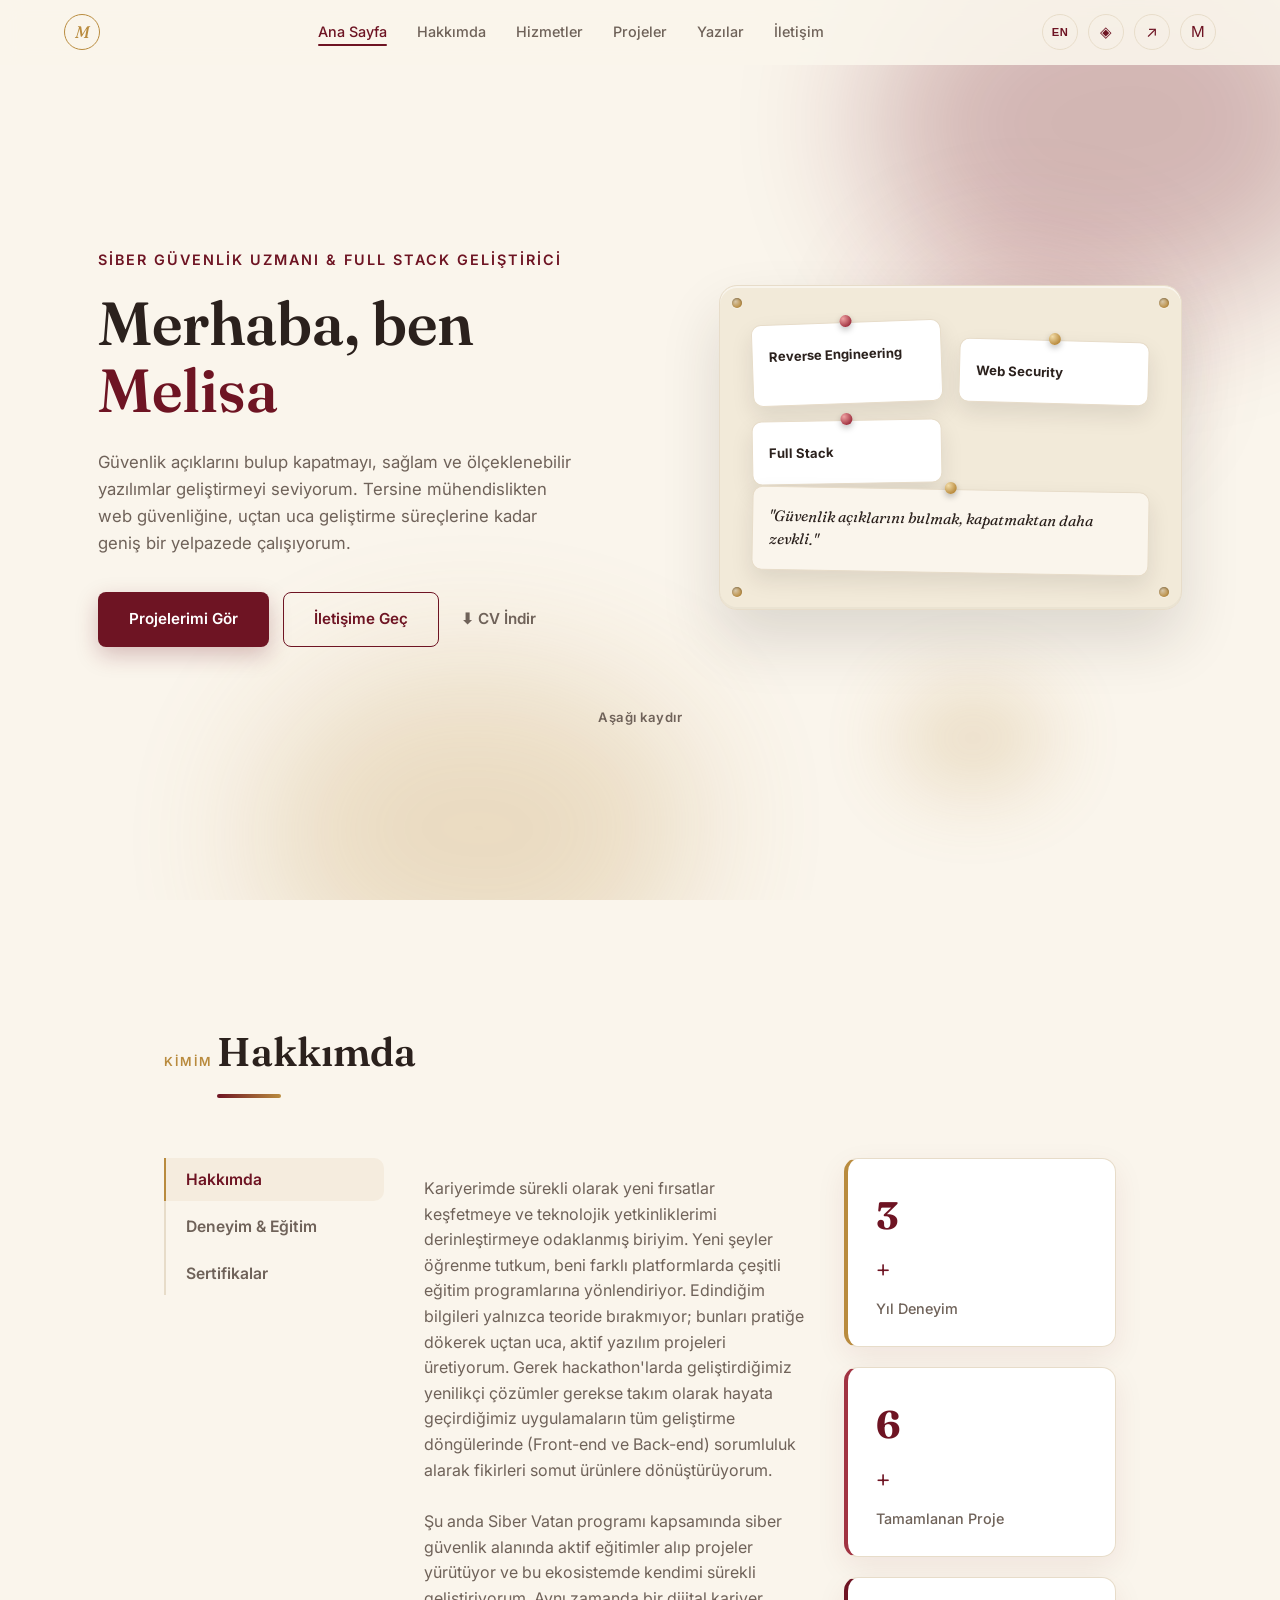
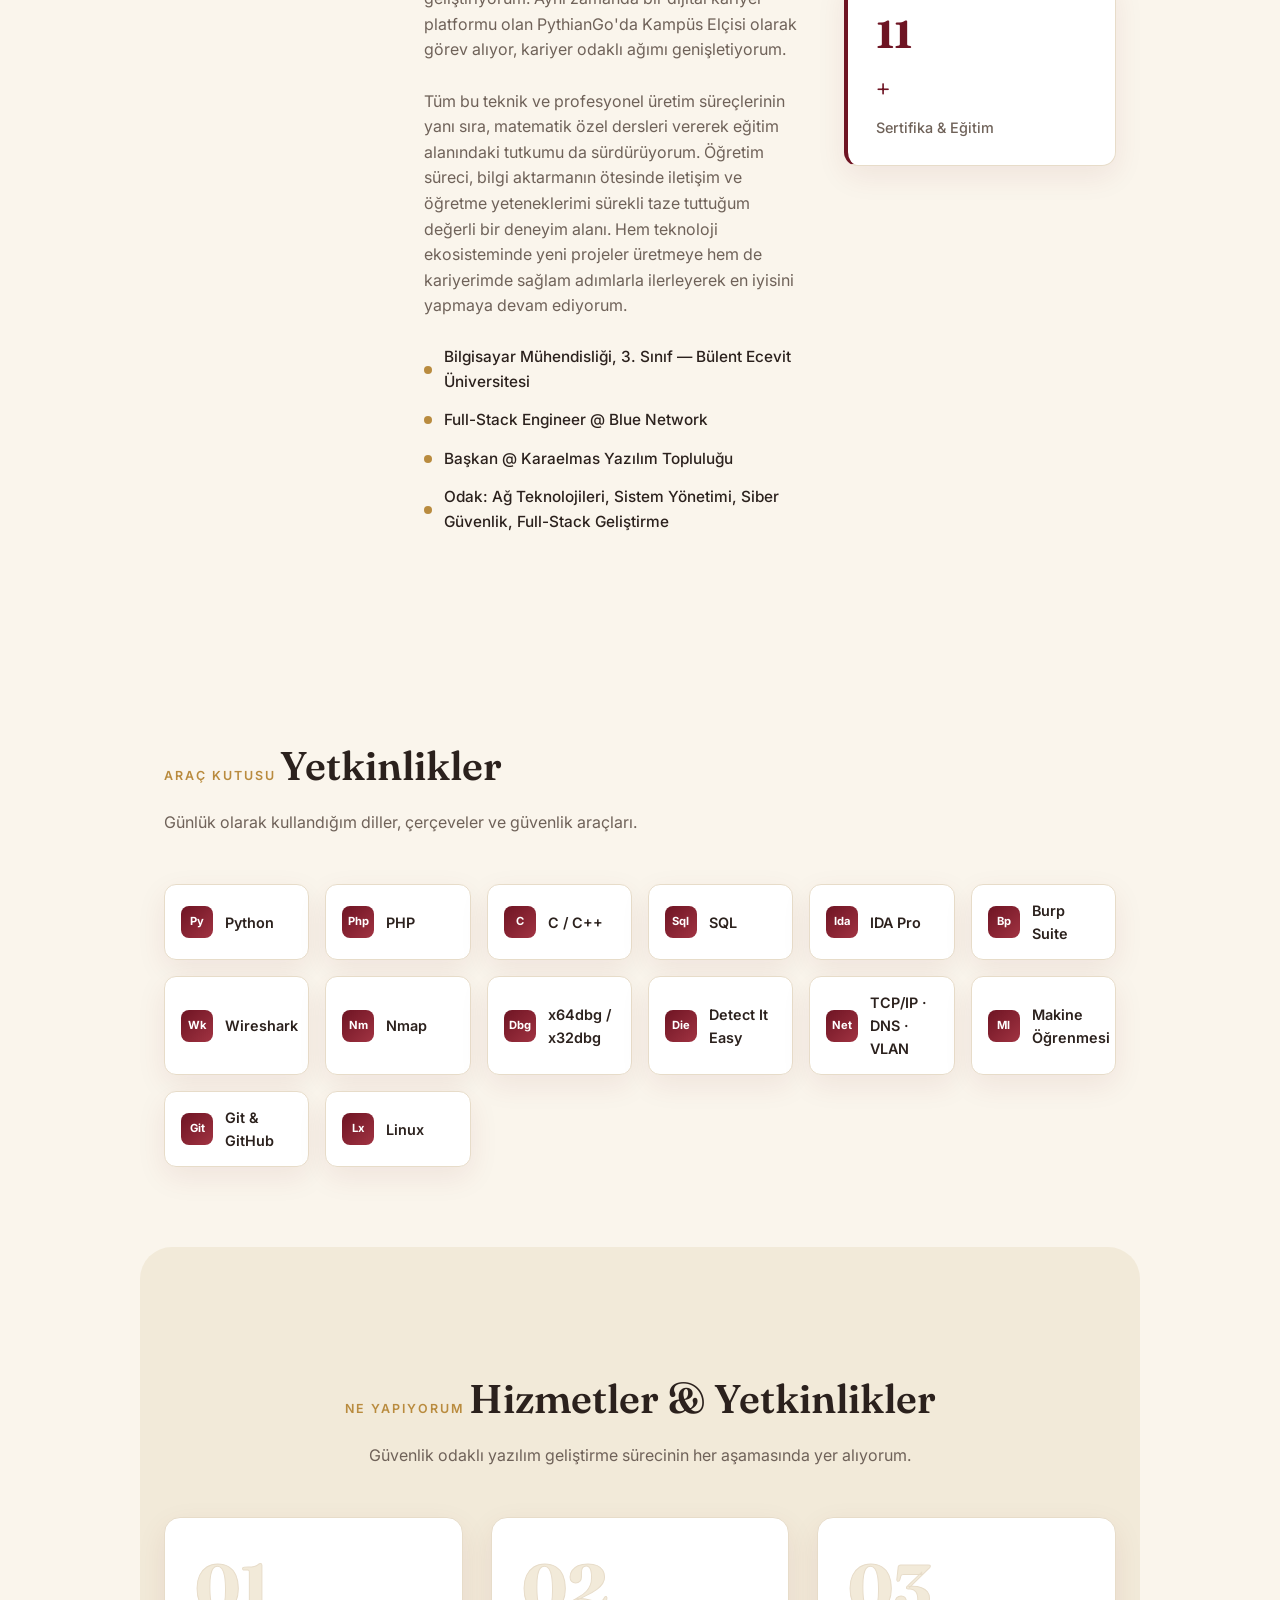
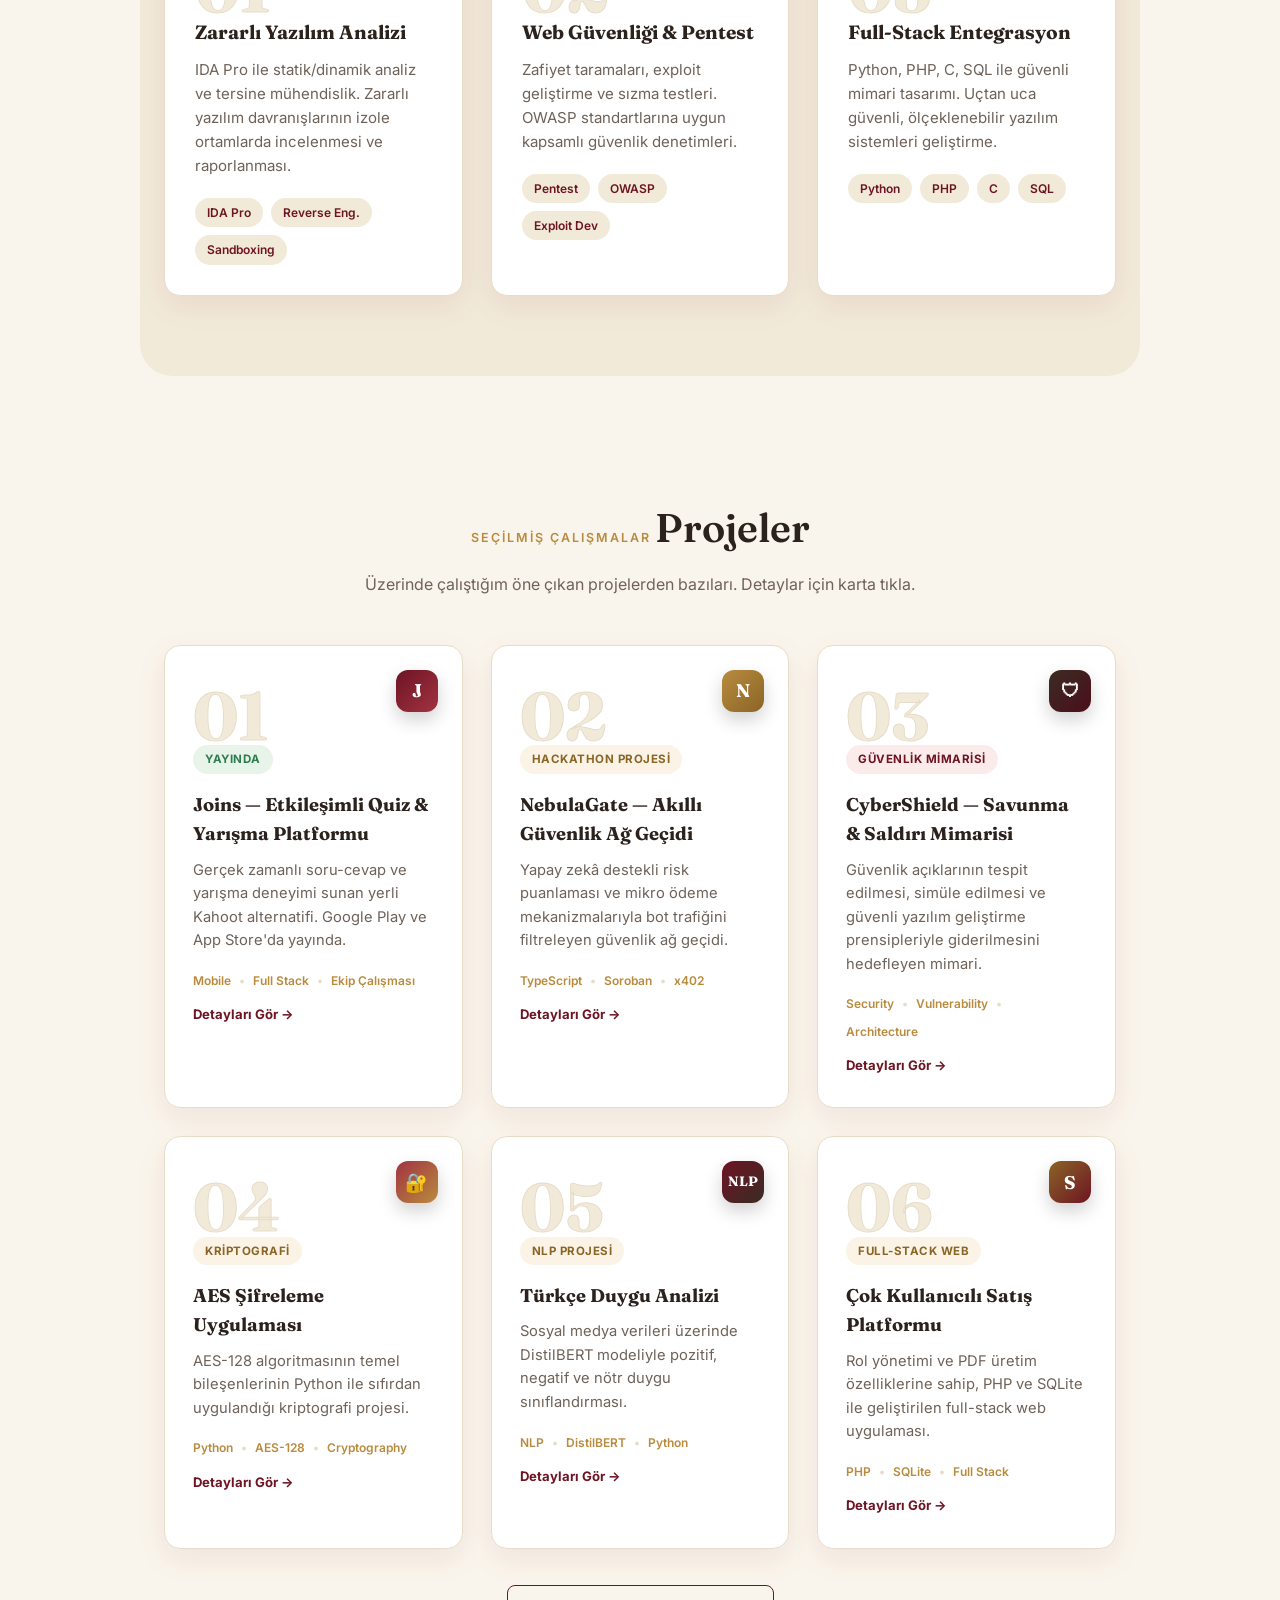
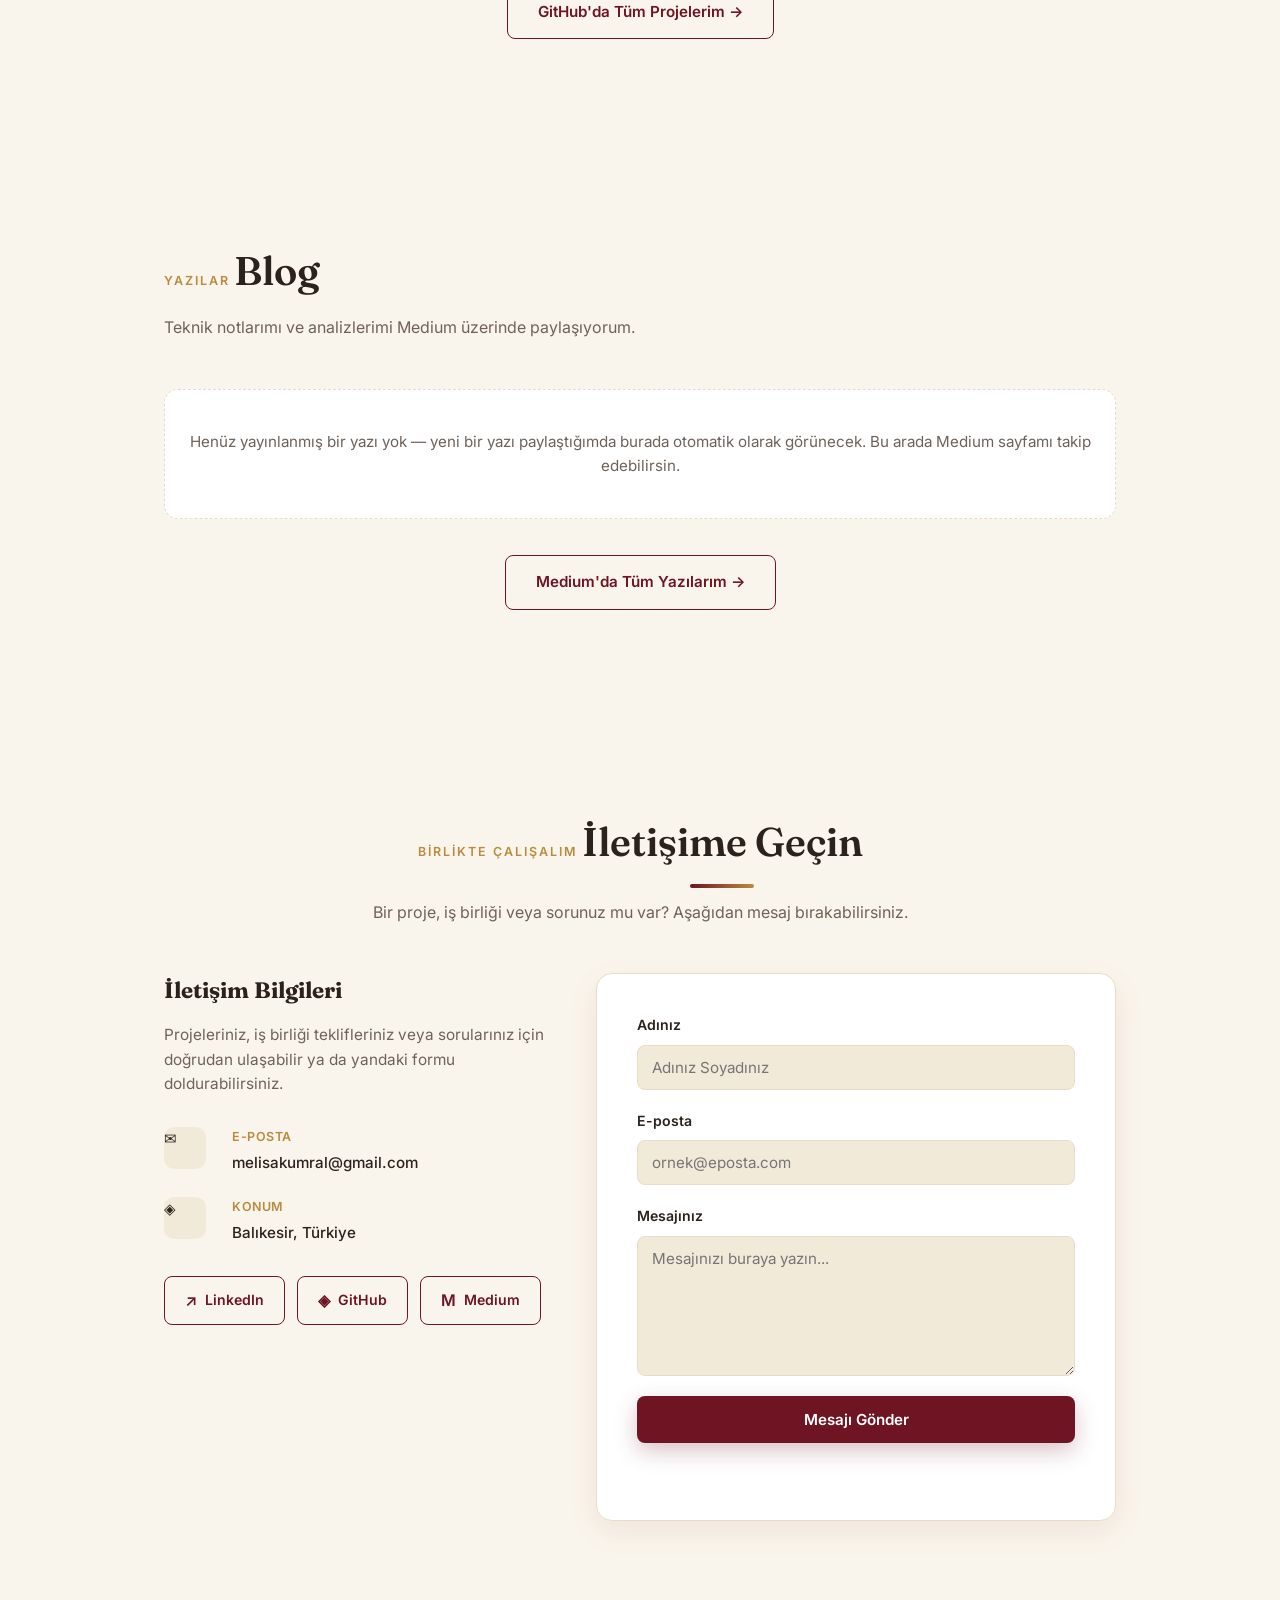
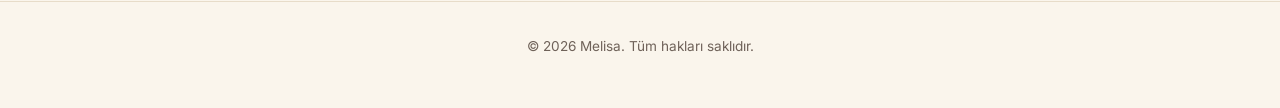
==== index.html @ 96cd1b2b "Add files via upload" ====
<!DOCTYPE html>
<html lang="tr">
<head>
<meta charset="UTF-8" />
<meta name="viewport" content="width=device-width, initial-scale=1.0" />
<title>Melisa — Siber Güvenlik Uzmanı &amp; Full Stack Geliştirici</title>
<meta name="description" content="Melisa'nın kişisel portföy sitesi: siber güvenlik, tersine mühendislik ve full-stack geliştirme projeleri." />
<meta name="theme-color" content="#4c0e19" />

<!-- Open Graph -->
<meta property="og:type" content="website" />
<meta property="og:title" content="Melisa — Siber Güvenlik Uzmanı & Full Stack Geliştirici" />
<meta property="og:description" content="Tersine mühendislik, web güvenliği ve full-stack geliştirme üzerine portföy sitesi." />
<meta property="og:locale" content="tr_TR" />
<meta property="og:image" content="og-image.png" />

<!-- Twitter Card -->
<meta name="twitter:card" content="summary_large_image" />
<meta name="twitter:title" content="Melisa — Siber Güvenlik Uzmanı & Full Stack Geliştirici" />
<meta name="twitter:description" content="Tersine mühendislik, web güvenliği ve full-stack geliştirme üzerine portföy sitesi." />
<meta name="twitter:image" content="og-image.png" />

<link rel="canonical" href="https://melisa-portfolio.vercel.app/" />
<link rel="preconnect" href="https://fonts.googleapis.com">
<link href="https://fonts.googleapis.com/css2?family=Fraunces:wght@500;600;700&family=Inter:wght@400;500;600;700;800&display=swap" rel="stylesheet">
<link rel="stylesheet" href="style.css">
</head>
<body>

<!-- Loading screen -->
<div id="loader" class="loader">
  <div class="loader-mark">
    <span class="logo-mark logo-mark-lg">M</span>
    <span class="loader-word">MELİSA</span>
  </div>
</div>

<!-- Asymmetric color block background -->
<div class="bg-blocks" aria-hidden="true">
  <div class="block block-1"></div>
  <div class="block block-2"></div>
  <div class="block block-3"></div>
  <div class="block block-4"></div>
</div>

<!-- Top navbar -->
<nav id="navbar" class="navbar">
  <div class="nav-inner">
    <a href="#hero" class="nav-logo" aria-label="Ana sayfa">
      <span class="logo-mark">M</span>
    </a>

    <button class="nav-toggle" id="navToggle" aria-label="Menüyü aç">
      <span></span><span></span><span></span>
    </button>

    <ul class="nav-links" id="navLinks">
      <li><a href="#hero" class="nav-link active" data-i18n="dock.home">Ana Sayfa</a></li>
      <li><a href="#about" class="nav-link" data-i18n="dock.about">Hakkımda</a></li>
      <li><a href="#services" class="nav-link" data-i18n="dock.services">Hizmetler</a></li>
      <li><a href="#projects" class="nav-link" data-i18n="dock.projects">Projeler</a></li>
      <li><a href="#blog" class="nav-link" data-i18n="dock.blog">Yazılar</a></li>
      <li><a href="#contact" class="nav-link" data-i18n="dock.contact">İletişim</a></li>
    </ul>

    <div class="nav-extras">
      <button id="langToggle" class="lang-toggle-btn" type="button" aria-label="Dili değiştir" title="Dili değiştir">
        <span class="lang-code">EN</span>
      </button>
      <a href="https://github.com/melisakumral" target="_blank" rel="noopener" class="nav-social" aria-label="GitHub">◈</a>
      <a href="https://www.linkedin.com/in/melisa-kumral/" target="_blank" rel="noopener" class="nav-social" aria-label="LinkedIn">↗</a>
      <a href="https://medium.com/@melisakumral" target="_blank" rel="noopener" class="nav-social" aria-label="Medium">M</a>
    </div>
  </div>
</nav>

<main class="main-content">

  <!-- HERO (split: text + mounted note board) -->
  <section id="hero" class="hero">
    <div class="hero-split">
      <div class="hero-content fade-in">
        <p class="hero-eyebrow" data-i18n="hero.eyebrow">Siber Güvenlik Uzmanı &amp; Full Stack Geliştirici</p>
        <h1 class="hero-title">
          <span data-i18n="hero.title1">Merhaba, ben</span> <span class="accent" data-i18n="hero.name">Melisa</span>
        </h1>
        <p class="hero-desc" data-i18n="hero.desc">
          Güvenlik açıklarını bulup kapatmayı, sağlam ve ölçeklenebilir yazılımlar
          geliştirmeyi seviyorum. Tersine mühendislikten web güvenliğine, uçtan uca
          geliştirme süreçlerine kadar geniş bir yelpazede çalışıyorum.
        </p>
        <div class="hero-actions">
          <a href="#projects" class="btn btn-primary" data-i18n="hero.cta.projects">Projelerimi Gör</a>
          <a href="#contact" class="btn btn-outline" data-i18n="hero.cta.contact">İletişime Geç</a>
          <a href="cv.pdf" download class="btn-ghost" data-i18n="hero.cta.cv">⬇ CV İndir</a>
        </div>
      </div>

      <div class="hero-board-mount fade-in">
        <span class="mount-screw mount-screw-tl"></span>
        <span class="mount-screw mount-screw-tr"></span>
        <span class="mount-screw mount-screw-bl"></span>
        <span class="mount-screw mount-screw-br"></span>
        <div class="hero-board">
          <div class="hnote hnote-1">
            <span class="hnote-pin"></span>
            <span class="hnote-label" data-i18n="hero.note.reverse">Reverse&nbsp;Engineering</span>
          </div>
          <div class="hnote hnote-2">
            <span class="hnote-pin hnote-pin-gold"></span>
            <span class="hnote-label" data-i18n="hero.note.web">Web Security</span>
          </div>
          <div class="hnote hnote-3">
            <span class="hnote-pin"></span>
            <span class="hnote-label" data-i18n="hero.note.stack">Full Stack</span>
          </div>
          <div class="hnote hnote-4 hnote-quote">
            <span class="hnote-pin hnote-pin-gold"></span>
            <p data-i18n="hero.note.quote">"Güvenlik açıklarını bulmak, kapatmaktan daha zevkli."</p>
          </div>
        </div>
      </div>
    </div>

    <a href="#about" class="scroll-hint" data-i18n="hero.scroll">Aşağı kaydır</a>
  </section>

  <!-- ABOUT (tabbed: Bio / Experience / Certifications) -->
  <section id="about" class="section about-tabs-section">
    <div class="section-header fade-in">
      <span class="about-label" data-i18n="about.label">Kimim</span>
      <h2 class="section-title" data-i18n="about.title">Hakkımda <span class="title-underline"></span></h2>
    </div>

    <div class="about-tabs-wrap fade-in">
      <div class="about-tabs-nav" role="tablist">
        <button class="about-tab-btn active" data-tab="bio" role="tab" aria-selected="true" data-i18n="tabs.bio">Hakkımda</button>
        <button class="about-tab-btn" data-tab="experience" role="tab" aria-selected="false" data-i18n="tabs.experience">Deneyim &amp; Eğitim</button>
        <button class="about-tab-btn" data-tab="certs" role="tab" aria-selected="false" data-i18n="tabs.certs">Sertifikalar</button>
      </div>

      <div class="about-tab-panels">

        <!-- TAB: BIO -->
        <div class="about-tab-panel active" data-panel="bio">
          <div class="about-grid">
            <div class="about-card">
              <p data-i18n="about.text1">
                Kariyerimde sürekli olarak yeni fırsatlar keşfetmeye ve teknolojik yetkinliklerimi
                derinleştirmeye odaklanmış biriyim. Yeni şeyler öğrenme tutkum, beni farklı
                platformlarda çeşitli eğitim programlarına yönlendiriyor. Edindiğim bilgileri
                yalnızca teoride bırakmıyor; bunları pratiğe dökerek uçtan uca, aktif yazılım
                projeleri üretiyorum. Gerek hackathon'larda geliştirdiğimiz yenilikçi çözümler
                gerekse takım olarak hayata geçirdiğimiz uygulamaların tüm geliştirme
                döngülerinde (Front-end ve Back-end) sorumluluk alarak fikirleri somut ürünlere
                dönüştürüyorum.
              </p>
              <p data-i18n="about.text2">
                Şu anda Siber Vatan programı kapsamında siber güvenlik alanında aktif eğitimler
                alıp projeler yürütüyor ve bu ekosistemde kendimi sürekli geliştiriyorum. Aynı
                zamanda bir dijital kariyer platformu olan PythianGo'da Kampüs Elçisi olarak
                görev alıyor, kariyer odaklı ağımı genişletiyorum.
              </p>
              <p data-i18n="about.text3">
                Tüm bu teknik ve profesyonel üretim süreçlerinin yanı sıra, matematik özel
                dersleri vererek eğitim alanındaki tutkumu da sürdürüyorum. Öğretim süreci,
                bilgi aktarmanın ötesinde iletişim ve öğretme yeteneklerimi sürekli taze
                tuttuğum değerli bir deneyim alanı. Hem teknoloji ekosisteminde yeni projeler
                üretmeye hem de kariyerimde sağlam adımlarla ilerleyerek en iyisini yapmaya
                devam ediyorum.
              </p>
              <ul class="about-list">
                <li><span class="dot"></span> <span data-i18n="about.list1">Bilgisayar Mühendisliği, 3. Sınıf — Bülent Ecevit Üniversitesi</span></li>
                <li><span class="dot"></span> <span data-i18n="about.list2">Full-Stack Engineer @ Blue Network</span></li>
                <li><span class="dot"></span> <span data-i18n="about.list3">Başkan @ Karaelmas Yazılım Topluluğu</span></li>
                <li><span class="dot"></span> <span data-i18n="about.list4">Odak: Ağ Teknolojileri, Sistem Yönetimi, Siber Güvenlik, Full-Stack Geliştirme</span></li>
              </ul>
            </div>
            <div class="about-visual">
              <div class="stat-card stat-card-1">
                <span class="stat-number" data-count="3">0</span><span class="stat-plus">+</span>
                <span class="stat-label" data-i18n="about.stat1">Yıl Deneyim</span>
              </div>
              <div class="stat-card stat-card-2">
                <span class="stat-number" data-count="6">0</span><span class="stat-plus">+</span>
                <span class="stat-label" data-i18n="about.stat2">Tamamlanan Proje</span>
              </div>
              <div class="stat-card stat-card-3">
                <span class="stat-number" data-count="11">0</span><span class="stat-plus">+</span>
                <span class="stat-label" data-i18n="about.stat3">Sertifika &amp; Eğitim</span>
              </div>
            </div>
          </div>
        </div>

        <!-- TAB: EXPERIENCE -->
        <div class="about-tab-panel" data-panel="experience">
          <div class="timeline">
            <div class="timeline-item">
              <div class="timeline-dot"></div>
              <div class="timeline-content">
                <span class="timeline-tag" data-i18n="timeline.tag.edu">Eğitim</span>
                <h3 data-i18n="timeline.edu.title">Bilgisayar Mühendisliği</h3>
                <p class="timeline-org" data-i18n="timeline.edu.org">Bülent Ecevit Üniversitesi</p>
                <p class="timeline-date" data-i18n="timeline.edu.date">2023 – Günümüz</p>
              </div>
            </div>
            <div class="timeline-item">
              <div class="timeline-dot"></div>
              <div class="timeline-content">
                <span class="timeline-tag" data-i18n="timeline.tag.work">Deneyim</span>
                <h3 data-i18n="timeline.work.title">Full-Stack Engineer</h3>
                <p class="timeline-org" data-i18n="timeline.work.org">Blue Network</p>
                <p class="timeline-date" data-i18n="timeline.work.date">Kasım 2025 – Günümüz</p>
              </div>
            </div>
            <div class="timeline-item">
              <div class="timeline-dot"></div>
              <div class="timeline-content">
                <span class="timeline-tag" data-i18n="timeline.tag.work">Deneyim</span>
                <h3 data-i18n="timeline.altay.title">Ekip Üyesi</h3>
                <p class="timeline-org" data-i18n="timeline.altay.org">Altay (Siber Vatan)</p>
                <p class="timeline-date" data-i18n="timeline.altay.date">Mart 2026 – Günümüz</p>
              </div>
            </div>
            <div class="timeline-item">
              <div class="timeline-dot"></div>
              <div class="timeline-content">
                <span class="timeline-tag" data-i18n="timeline.tag.work">Deneyim</span>
                <h3 data-i18n="timeline.zayotem.title">Ekip Üyesi</h3>
                <p class="timeline-org" data-i18n="timeline.zayotem.org">ZAYOTEM (Siber Vatan)</p>
                <p class="timeline-date" data-i18n="timeline.zayotem.date">Kasım 2025 – Şubat 2026</p>
              </div>
            </div>
            <div class="timeline-item">
              <div class="timeline-dot"></div>
              <div class="timeline-content">
                <span class="timeline-tag" data-i18n="timeline.tag.work">Deneyim</span>
                <h3 data-i18n="timeline.math.title">Matematik Özel Ders Eğitmeni</h3>
                <p class="timeline-org" data-i18n="timeline.math.org">Bağımsız</p>
                <p class="timeline-date" data-i18n="timeline.math.date">Kasım 2022 – Günümüz</p>
              </div>
            </div>
            <div class="timeline-item">
              <div class="timeline-dot"></div>
              <div class="timeline-content">
                <span class="timeline-tag" data-i18n="timeline.tag.lead">Liderlik</span>
                <h3 data-i18n="timeline.lead.title">Başkan</h3>
                <p class="timeline-org" data-i18n="timeline.lead.org">Karaelmas Yazılım Topluluğu</p>
                <p class="timeline-date" data-i18n="timeline.lead.date">Nisan 2026 – Günümüz</p>
              </div>
            </div>
            <div class="timeline-item">
              <div class="timeline-dot"></div>
              <div class="timeline-content">
                <span class="timeline-tag" data-i18n="timeline.tag.lead">Gönüllülük</span>
                <h3 data-i18n="timeline.hackviser.title">Kampüs Temsilcisi</h3>
                <p class="timeline-org" data-i18n="timeline.hackviser.org">Hackviser</p>
                <p class="timeline-date" data-i18n="timeline.hackviser.date">Haziran 2026 – Günümüz</p>
              </div>
            </div>
            <div class="timeline-item">
              <div class="timeline-dot"></div>
              <div class="timeline-content">
                <span class="timeline-tag" data-i18n="timeline.tag.lead">Gönüllülük</span>
                <h3 data-i18n="timeline.sisterslab.title">Eğitmen</h3>
                <p class="timeline-org" data-i18n="timeline.sisterslab.org">SisterLabs</p>
                <p class="timeline-date" data-i18n="timeline.sisterslab.date">Haziran 2026 – Günümüz</p>
              </div>
            </div>
          </div>
        </div>

        <!-- TAB: CERTIFICATIONS -->
        <div class="about-tab-panel" data-panel="certs">
          <div class="certs-grid">
            <div class="cert-badge">
              <span class="cert-icon">🛡</span>
              <div>
                <h4 data-i18n="certs.c1.title">Certified Associate Penetration Tester (CAPT)</h4>
                <p class="cert-issuer">Hackviser · 2026</p>
              </div>
            </div>
            <div class="cert-badge">
              <span class="cert-icon">🦠</span>
              <div>
                <h4 data-i18n="certs.c2.title">Zararlı Yazılım Analizi</h4>
                <p class="cert-issuer">BTK Akademi · 2025</p>
              </div>
            </div>
            <div class="cert-badge">
              <span class="cert-icon">🇹🇷</span>
              <div>
                <h4 data-i18n="certs.c3.title">Türkiye Siber Vatan Programı Mezuniyeti</h4>
                <p class="cert-issuer">T.C. Batı Karadeniz Kalkınma Ajansı · 2025</p>
              </div>
            </div>
            <div class="cert-badge">
              <span class="cert-icon">🌐</span>
              <div>
                <h4 data-i18n="certs.c4.title">Network Technician Career Path</h4>
                <p class="cert-issuer">Cisco · 2026</p>
              </div>
            </div>
            <div class="cert-badge">
              <span class="cert-icon">🔐</span>
              <div>
                <h4 data-i18n="certs.c5.title">Introduction to Cybersecurity</h4>
                <p class="cert-issuer">Cisco · 2025</p>
              </div>
            </div>
            <div class="cert-badge">
              <span class="cert-icon">🧠</span>
              <div>
                <h4 data-i18n="certs.c6.title">Python Programming for Data Science &amp; Feature Engineering</h4>
                <p class="cert-issuer">Miuul · 2024</p>
              </div>
            </div>
          </div>
        </div>

      </div>
    </div>
  </section>

  <!-- SKILLS -->
  <section id="skills" class="section skills">
    <div class="section-header fade-in">
      <span class="about-label" data-i18n="skills.label">Araç Kutusu</span>
      <h2 class="section-title" data-i18n="skills.title">Yetkinlikler</h2>
      <p class="section-sub" data-i18n="skills.sub">Günlük olarak kullandığım diller, çerçeveler ve güvenlik araçları.</p>
    </div>

    <div class="skills-grid fade-in">
      <div class="skill-badge"><span class="skill-mark">Py</span><span>Python</span></div>
      <div class="skill-badge"><span class="skill-mark">Php</span><span>PHP</span></div>
      <div class="skill-badge"><span class="skill-mark">C</span><span>C / C++</span></div>
      <div class="skill-badge"><span class="skill-mark">Sql</span><span>SQL</span></div>
      <div class="skill-badge"><span class="skill-mark">Ida</span><span>IDA Pro</span></div>
      <div class="skill-badge"><span class="skill-mark">Bp</span><span>Burp Suite</span></div>
      <div class="skill-badge"><span class="skill-mark">Wk</span><span>Wireshark</span></div>
      <div class="skill-badge"><span class="skill-mark">Nm</span><span>Nmap</span></div>
      <div class="skill-badge"><span class="skill-mark">Dbg</span><span>x64dbg / x32dbg</span></div>
      <div class="skill-badge"><span class="skill-mark">Die</span><span>Detect It Easy</span></div>
      <div class="skill-badge"><span class="skill-mark">Net</span><span>TCP/IP · DNS · VLAN</span></div>
      <div class="skill-badge"><span class="skill-mark">Ml</span><span>Makine Öğrenmesi</span></div>
      <div class="skill-badge"><span class="skill-mark">Git</span><span>Git &amp; GitHub</span></div>
      <div class="skill-badge"><span class="skill-mark">Lx</span><span>Linux</span></div>
    </div>
  </section>

  <!-- SERVICES -->
  <section id="services" class="section services">
    <div class="section-header fade-in">
      <span class="about-label" data-i18n="services.label">Ne Yapıyorum</span>
      <h2 class="section-title" data-i18n="services.title">Hizmetler &amp; Yetkinlikler</h2>
      <p class="section-sub" data-i18n="services.sub">Güvenlik odaklı yazılım geliştirme sürecinin her aşamasında yer alıyorum.</p>
    </div>

    <div class="cards-grid">
      <article class="service-card fade-in">
        <span class="card-num">01</span>
        <h3 data-i18n="services.c1.title">Zararlı Yazılım Analizi</h3>
        <p data-i18n="services.c1.desc">IDA Pro ile statik/dinamik analiz ve tersine mühendislik. Zararlı yazılım davranışlarının izole ortamlarda incelenmesi ve raporlanması.</p>
        <div class="card-tags"><span>IDA Pro</span><span>Reverse Eng.</span><span>Sandboxing</span></div>
      </article>

      <article class="service-card fade-in">
        <span class="card-num">02</span>
        <h3 data-i18n="services.c2.title">Web Güvenliği &amp; Pentest</h3>
        <p data-i18n="services.c2.desc">Zafiyet taramaları, exploit geliştirme ve sızma testleri. OWASP standartlarına uygun kapsamlı güvenlik denetimleri.</p>
        <div class="card-tags"><span>Pentest</span><span>OWASP</span><span>Exploit Dev</span></div>
      </article>

      <article class="service-card fade-in">
        <span class="card-num">03</span>
        <h3 data-i18n="services.c3.title">Full-Stack Entegrasyon</h3>
        <p data-i18n="services.c3.desc">Python, PHP, C, SQL ile güvenli mimari tasarımı. Uçtan uca güvenli, ölçeklenebilir yazılım sistemleri geliştirme.</p>
        <div class="card-tags"><span>Python</span><span>PHP</span><span>C</span><span>SQL</span></div>
      </article>
    </div>
  </section>

  <!-- PROJECTS -->
  <section id="projects" class="section projects">
    <div class="section-header fade-in">
      <span class="about-label" data-i18n="projects.label">Seçilmiş Çalışmalar</span>
      <h2 class="section-title" data-i18n="projects.title">Projeler</h2>
      <p class="section-sub" data-i18n="projects.sub">Üzerinde çalıştığım öne çıkan projelerden bazıları. Detaylar için karta tıkla.</p>
    </div>

    <div class="projects-grid">
      <article class="project-card fade-in" data-project="joins" tabindex="0" role="button" aria-haspopup="dialog">
        <div class="project-logo project-logo-1" aria-hidden="true">
          <span>J</span>
        </div>
        <span class="card-num">01</span>
        <span class="project-status status-live" data-i18n="projects.p1.status">Yayında</span>
        <h3 data-i18n="projects.p1.title">Joins — Etkileşimli Quiz &amp; Yarışma Platformu</h3>
        <p data-i18n="projects.p1.desc">Gerçek zamanlı soru-cevap ve yarışma deneyimi sunan yerli Kahoot alternatifi. Google Play ve App Store'da yayında.</p>
        <div class="project-meta">
          <span>Mobile</span><span>Full Stack</span><span>Ekip Çalışması</span>
        </div>
        <span class="card-cta" data-i18n="projects.cta">Detayları Gör →</span>
      </article>

      <article class="project-card fade-in" data-project="nebulagate" tabindex="0" role="button" aria-haspopup="dialog">
        <div class="project-logo project-logo-2" aria-hidden="true">
          <span>N</span>
        </div>
        <span class="card-num">02</span>
        <span class="project-status status-proto" data-i18n="projects.p2.status">Hackathon Projesi</span>
        <h3 data-i18n="projects.p2.title">NebulaGate — Akıllı Güvenlik Ağ Geçidi</h3>
        <p data-i18n="projects.p2.desc">Yapay zekâ destekli risk puanlaması ve mikro ödeme mekanizmalarıyla bot trafiğini filtreleyen güvenlik ağ geçidi.</p>
        <div class="project-meta">
          <span>TypeScript</span><span>Soroban</span><span>x402</span>
        </div>
        <span class="card-cta" data-i18n="projects.cta">Detayları Gör →</span>
      </article>

      <article class="project-card fade-in" data-project="cybershield" tabindex="0" role="button" aria-haspopup="dialog">
        <div class="project-logo project-logo-3" aria-hidden="true">
          <span>🛡</span>
        </div>
        <span class="card-num">03</span>
        <span class="project-status status-report" data-i18n="projects.p3.status">Güvenlik Mimarisi</span>
        <h3 data-i18n="projects.p3.title">CyberShield — Savunma &amp; Saldırı Mimarisi</h3>
        <p data-i18n="projects.p3.desc">Güvenlik açıklarının tespit edilmesi, simüle edilmesi ve güvenli yazılım geliştirme prensipleriyle giderilmesini hedefleyen mimari.</p>
        <div class="project-meta">
          <span>Security</span><span>Vulnerability</span><span>Architecture</span>
        </div>
        <span class="card-cta" data-i18n="projects.cta">Detayları Gör →</span>
      </article>

      <article class="project-card fade-in" data-project="aes" tabindex="0" role="button" aria-haspopup="dialog">
        <div class="project-logo project-logo-4" aria-hidden="true">
          <span>🔐</span>
        </div>
        <span class="card-num">04</span>
        <span class="project-status status-proto" data-i18n="projects.p4.status">Kriptografi</span>
        <h3 data-i18n="projects.p4.title">AES Şifreleme Uygulaması</h3>
        <p data-i18n="projects.p4.desc">AES-128 algoritmasının temel bileşenlerinin Python ile sıfırdan uygulandığı kriptografi projesi.</p>
        <div class="project-meta">
          <span>Python</span><span>AES-128</span><span>Cryptography</span>
        </div>
        <span class="card-cta" data-i18n="projects.cta">Detayları Gör →</span>
      </article>

      <article class="project-card fade-in" data-project="sentiment" tabindex="0" role="button" aria-haspopup="dialog">
        <div class="project-logo project-logo-5" aria-hidden="true">
          <span>NLP</span>
        </div>
        <span class="card-num">05</span>
        <span class="project-status status-proto" data-i18n="projects.p5.status">NLP Projesi</span>
        <h3 data-i18n="projects.p5.title">Türkçe Duygu Analizi</h3>
        <p data-i18n="projects.p5.desc">Sosyal medya verileri üzerinde DistilBERT modeliyle pozitif, negatif ve nötr duygu sınıflandırması.</p>
        <div class="project-meta">
          <span>NLP</span><span>DistilBERT</span><span>Python</span>
        </div>
        <span class="card-cta" data-i18n="projects.cta">Detayları Gör →</span>
      </article>

      <article class="project-card fade-in" data-project="salesplatform" tabindex="0" role="button" aria-haspopup="dialog">
        <div class="project-logo project-logo-6" aria-hidden="true">
          <span>S</span>
        </div>
        <span class="card-num">06</span>
        <span class="project-status status-proto" data-i18n="projects.p6.status">Full-Stack Web</span>
        <h3 data-i18n="projects.p6.title">Çok Kullanıcılı Satış Platformu</h3>
        <p data-i18n="projects.p6.desc">Rol yönetimi ve PDF üretim özelliklerine sahip, PHP ve SQLite ile geliştirilen full-stack web uygulaması.</p>
        <div class="project-meta">
          <span>PHP</span><span>SQLite</span><span>Full Stack</span>
        </div>
        <span class="card-cta" data-i18n="projects.cta">Detayları Gör →</span>
      </article>
    </div>

    <div class="projects-more fade-in">
      <a href="https://github.com/melisakumral" target="_blank" rel="noopener" class="btn btn-outline" data-i18n="projects.more">GitHub'da Tüm Projelerim →</a>
    </div>
  </section>

  <!-- BLOG -->
  <section id="blog" class="section blog">
    <div class="section-header fade-in">
      <span class="about-label" data-i18n="blog.label">Yazılar</span>
      <h2 class="section-title" data-i18n="blog.title">Blog</h2>
      <p class="section-sub" data-i18n="blog.sub">Teknik notlarımı ve analizlerimi Medium üzerinde paylaşıyorum.</p>
    </div>

    <div class="blog-grid fade-in" id="blogGrid">
      <div class="blog-loading" id="blogLoading" data-i18n="blog.loading">Yazılar yükleniyor...</div>
    </div>

    <div class="blog-more fade-in">
      <a href="https://medium.com/@melisakumral" target="_blank" rel="noopener" class="btn btn-outline" data-i18n="blog.more">Medium'da Tüm Yazılarım →</a>
    </div>
  </section>

  <!-- CONTACT -->
  <section id="contact" class="section contact">
    <div class="section-header fade-in">
      <span class="about-label" data-i18n="contact.label">Birlikte Çalışalım</span>
      <h2 class="section-title" data-i18n="contact.title">İletişime Geçin <span class="title-underline"></span></h2>
      <p class="section-sub" data-i18n="contact.sub">Bir proje, iş birliği veya sorunuz mu var? Aşağıdan mesaj bırakabilirsiniz.</p>
    </div>

    <div class="contact-grid fade-in">
      <div class="contact-info">
        <h3 data-i18n="contact.info.title">İletişim Bilgileri</h3>
        <p class="contact-info-desc" data-i18n="contact.info.desc">
          Projeleriniz, iş birliği teklifleriniz veya sorularınız için doğrudan
          ulaşabilir ya da yandaki formu doldurabilirsiniz.
        </p>

        <ul class="info-list">
          <li>
            <span class="info-icon">✉</span>
            <div>
              <span class="info-label" data-i18n="contact.info.email">E-posta</span>
              <a href="mailto:melisakumral@gmail.com">melisakumral@gmail.com</a>
            </div>
          </li>
          <li>
            <span class="info-icon">◈</span>
            <div>
              <span class="info-label" data-i18n="contact.info.location">Konum</span>
              <span>Balıkesir, Türkiye</span>
            </div>
          </li>
        </ul>

        <div class="contact-social">
          <a href="https://www.linkedin.com/in/melisa-kumral/" target="_blank" rel="noopener" class="social-btn">
            <span class="social-btn-icon">↗</span> LinkedIn
          </a>
          <a href="https://github.com/melisakumral" target="_blank" rel="noopener" class="social-btn">
            <span class="social-btn-icon">◈</span> GitHub
          </a>
          <a href="https://medium.com/@melisakumral" target="_blank" rel="noopener" class="social-btn">
            <span class="social-btn-icon">M</span> Medium
          </a>
        </div>
      </div>

      <form id="contactForm" class="contact-card contact-form" action="https://formspree.io/f/YOUR_ID" method="POST">
        <div class="form-row">
          <label for="name" data-i18n="contact.form.name">Adınız</label>
          <input type="text" id="name" name="name" required autocomplete="off" placeholder="Adınız Soyadınız" data-i18n-placeholder="contact.form.namePh" />
        </div>

        <div class="form-row">
          <label for="email" data-i18n="contact.form.email">E-posta</label>
          <input type="email" id="email" name="email" required autocomplete="off" placeholder="ornek@eposta.com" />
        </div>

        <div class="form-row">
          <label for="message" data-i18n="contact.form.message">Mesajınız</label>
          <textarea id="message" name="message" rows="6" required placeholder="Mesajınızı buraya yazın..." data-i18n-placeholder="contact.form.messagePh"></textarea>
        </div>

        <button type="submit" class="btn btn-primary btn-submit" data-i18n="contact.form.submit">Mesajı Gönder</button>
        <p id="formStatus" class="form-status"></p>
      </form>
    </div>
  </section>

  <footer class="footer">
    <p><span data-i18n="footer.rights">&copy; 2026 Melisa. Tüm hakları saklıdır.</span></p>
  </footer>

</main>

<!-- Project detail modal -->
<div class="modal-overlay" id="modalOverlay">
  <div class="modal" role="dialog" aria-modal="true" aria-labelledby="modalTitle">
    <button class="modal-close" id="modalClose" aria-label="Kapat">✕</button>
    <div class="modal-logo" id="modalLogo"></div>
    <span class="modal-status" id="modalStatus"></span>
    <h3 id="modalTitle"></h3>
    <p id="modalDesc"></p>
    <div class="modal-tags" id="modalTags"></div>
    <a href="https://github.com/melisakumral" target="_blank" rel="noopener" class="modal-link" id="modalLink" data-i18n="projects.modalGithub">GitHub'da Gör ↗</a>
  </div>
</div>

<script src="script.js"></script>
</body>
</html>
---- style.css ----
:root {
  --cream: #faf5ec;
  --cream-soft: #f2ead9;
  --card-bg: #ffffff;
  --bordeaux: #6e1423;
  --bordeaux-dark: #4c0e19;
  --bordeaux-light: #a13342;
  --gold: #b98b3e;
  --text-main: #2b211d;
  --text-dim: #6f6259;
  --border-soft: #e7dcc9;
  --shadow-soft: 0 10px 30px rgba(110, 20, 35, 0.08);
  --font-heading: 'Fraunces', Georgia, serif;
  --font-sans: 'Inter', 'Segoe UI', sans-serif;
}

* { margin: 0; padding: 0; box-sizing: border-box; }

html { scroll-behavior: smooth; }

body { transition: background 0.4s ease, color 0.4s ease; }

body {
  background: var(--cream);
  color: var(--text-main);
  font-family: var(--font-sans);
  overflow-x: hidden;
  line-height: 1.6;
}

/* ===== Loading screen ===== */
.loader {
  position: fixed;
  inset: 0;
  z-index: 3000;
  display: flex;
  align-items: center;
  justify-content: center;
  background: var(--bordeaux-dark);
  transition: opacity 0.6s ease, visibility 0.6s ease;
}
.loader.hidden { opacity: 0; visibility: hidden; pointer-events: none; }

.loader-mark {
  display: flex;
  flex-direction: column;
  align-items: center;
  gap: 16px;
  animation: loaderPulse 1.4s ease-in-out infinite;
}

.loader-word {
  font-family: var(--font-sans);
  font-size: 0.8rem;
  font-weight: 600;
  letter-spacing: 4px;
  color: rgba(250, 245, 236, 0.7);
}

@keyframes loaderPulse {
  0%, 100% { opacity: 0.55; transform: scale(0.97); }
  50% { opacity: 1; transform: scale(1.02); }
}

/* ===== Brand mark (M.) ===== */
.logo-mark {
  display: inline-flex;
  align-items: center;
  justify-content: center;
  width: 36px;
  height: 36px;
  border-radius: 50%;
  background: transparent;
  border: 1.5px solid var(--gold);
  font-family: var(--font-heading);
  font-weight: 500;
  font-style: italic;
  font-size: 1.05rem;
  color: var(--gold);
  letter-spacing: 0;
}

.logo-mark-lg {
  width: 58px;
  height: 58px;
  border-width: 1.5px;
  font-size: 1.7rem;
}

/* ===== Scroll fade-in ===== */
.fade-in {
  opacity: 0;
  transform: translateY(28px);
  transition: opacity 0.8s cubic-bezier(0.22, 1, 0.36, 1),
              transform 0.8s cubic-bezier(0.22, 1, 0.36, 1);
}
.fade-in.visible {
  opacity: 1;
  transform: translateY(0);
}

/* ===== Asymmetric color-block background (fixed, behind everything) ===== */
.bg-blocks {
  position: fixed;
  inset: 0;
  z-index: -5;
  overflow: hidden;
  pointer-events: none;
}

.block {
  position: absolute;
  border-radius: 60% 40% 55% 45% / 50% 60% 40% 50%;
  filter: blur(70px);
}

.block-1 {
  top: -8%;
  right: -6%;
  width: 38%;
  height: 42%;
  background: var(--bordeaux);
  opacity: 0.28;
}

.block-2 {
  bottom: -10%;
  left: 260px;
  width: 34%;
  height: 36%;
  background: var(--gold);
  opacity: 0.24;
  border-radius: 45% 55% 40% 60% / 55% 45% 60% 40%;
}

.block-3 {
  top: 28%;
  right: 10%;
  width: 20%;
  height: 22%;
  background: var(--bordeaux-light);
  opacity: 0.16;
  border-radius: 55% 45% 60% 40% / 45% 55% 40% 60%;
}

.block-4 {
  bottom: 12%;
  right: 18%;
  width: 12%;
  height: 12%;
  background: var(--gold);
  opacity: 0.22;
  border-radius: 50%;
  filter: blur(40px);
}

/* ===== Top navbar ===== */
.navbar {
  position: fixed;
  top: 0;
  left: 0;
  right: 0;
  z-index: 1000;
  background: rgba(250, 245, 236, 0.9);
  backdrop-filter: blur(10px);
  -webkit-backdrop-filter: blur(10px);
  border-bottom: 1px solid transparent;
  transition: box-shadow 0.3s ease, border-color 0.3s ease;
}
.navbar.scrolled {
  border-bottom: 1px solid var(--border-soft);
  box-shadow: 0 4px 20px rgba(110, 20, 35, 0.06);
}

.nav-inner {
  max-width: 1200px;
  margin: 0 auto;
  padding: 14px 24px;
  display: flex;
  align-items: center;
  justify-content: space-between;
  gap: 24px;
}

.nav-logo {
  display: inline-flex;
  text-decoration: none;
  transition: transform 0.3s ease;
}
.nav-logo:hover { transform: translateY(-2px); }

.nav-links {
  list-style: none;
  display: flex;
  gap: 30px;
  flex: 1;
  justify-content: center;
}

.nav-link {
  font-family: var(--font-sans);
  font-size: 0.9rem;
  font-weight: 500;
  color: var(--text-dim);
  text-decoration: none;
  position: relative;
  transition: color 0.25s ease;
}
.nav-link::after {
  content: '';
  position: absolute;
  left: 0;
  bottom: -6px;
  width: 0;
  height: 2px;
  background: var(--bordeaux);
  border-radius: 2px;
  transition: width 0.25s ease;
}
.nav-link:hover, .nav-link.active { color: var(--bordeaux); }
.nav-link:hover::after, .nav-link.active::after { width: 100%; }

.nav-extras {
  display: flex;
  align-items: center;
  gap: 10px;
}

.lang-toggle-btn {
  width: 36px;
  height: 36px;
  border-radius: 50%;
  border: 1px solid var(--border-soft);
  background: transparent;
  color: var(--bordeaux);
  cursor: pointer;
  display: flex;
  align-items: center;
  justify-content: center;
  font-size: 0.95rem;
  transition: background 0.3s ease, border-color 0.3s ease, color 0.3s ease, transform 0.3s ease;
}
.lang-toggle-btn:hover {
  background: var(--bordeaux);
  border-color: var(--bordeaux);
  color: #fff;
  transform: translateY(-2px);
}
.lang-code { font-size: 0.7rem; font-weight: 700; letter-spacing: 0.5px; }

.nav-social {
  width: 36px;
  height: 36px;
  border-radius: 50%;
  border: 1px solid var(--border-soft);
  display: flex;
  align-items: center;
  justify-content: center;
  color: var(--bordeaux);
  text-decoration: none;
  font-size: 0.95rem;
  transition: background 0.3s ease, border-color 0.3s ease, color 0.3s ease, transform 0.3s ease;
}
.nav-social:hover {
  background: var(--bordeaux);
  border-color: var(--bordeaux);
  color: #fff;
  transform: translateY(-2px);
}

.nav-toggle {
  display: none;
  flex-direction: column;
  gap: 5px;
  background: none;
  border: none;
  cursor: pointer;
  z-index: 1001;
}
.nav-toggle span {
  width: 22px;
  height: 2px;
  background: var(--bordeaux);
  border-radius: 2px;
}

/* ===== Main content offset for navbar ===== */
.main-content { padding-top: 76px; }

/* ===== Sections ===== */
.section {
  position: relative;
  max-width: 1000px;
  margin: 0 auto;
  padding: 120px 24px 80px;
  overflow: visible;
}

.section-header { margin-bottom: 48px; max-width: 640px; }
.about .section-header, .services .section-header, .projects .section-header, .contact .section-header {
  text-align: center;
  margin-left: auto;
  margin-right: auto;
}

.about-label {
  display: inline-block;
  font-family: var(--font-sans);
  font-weight: 600;
  color: var(--gold);
  letter-spacing: 2px;
  text-transform: uppercase;
  font-size: 0.78rem;
  margin-bottom: 12px;
}

.section-title {
  font-family: var(--font-heading);
  font-size: clamp(1.7rem, 4vw, 2.5rem);
  font-weight: 600;
  color: var(--text-main);
  margin-bottom: 12px;
  position: relative;
  display: inline-block;
}

.title-underline {
  display: block;
  width: 64px;
  height: 4px;
  border-radius: 4px;
  background: linear-gradient(90deg, var(--bordeaux), var(--gold));
  margin-top: 10px;
}
.about .section-header .title-underline,
.services .section-header .title-underline,
.projects .section-header .title-underline,
.contact .section-header .title-underline {
  margin-left: auto;
  margin-right: auto;
}

.section-sub {
  font-family: var(--font-sans);
  color: var(--text-dim);
  font-size: 1rem;
}

/* ===== Hero (visual background) ===== */
.hero {
  position: relative;
  min-height: calc(100vh - 76px);
  width: 100%;
  display: flex;
  flex-direction: column;
  align-items: center;
  justify-content: center;
}

.hero-split {
  position: relative;
  width: 100%;
  max-width: 1180px;
  margin: 0 auto;
  padding: 0 48px;
  display: grid;
  grid-template-columns: 1.1fr 0.9fr;
  gap: 56px;
  align-items: center;
}

.hero-content {
  position: relative;
  text-align: left;
}

.hero-eyebrow {
  font-family: var(--font-sans);
  font-weight: 600;
  color: var(--bordeaux);
  letter-spacing: 2px;
  font-size: 0.9rem;
  margin-bottom: 20px;
  text-transform: uppercase;
}

.hero-title {
  font-family: var(--font-heading);
  font-size: clamp(2.4rem, 5.2vw, 3.8rem);
  font-weight: 600;
  line-height: 1.1;
  color: var(--text-main);
  margin-bottom: 24px;
}

.hero-title .accent { color: var(--bordeaux); }

.hero-desc {
  font-size: 1.05rem;
  color: var(--text-dim);
  max-width: 480px;
  margin: 0 0 36px;
}

.hero-actions { display: flex; gap: 14px; flex-wrap: wrap; align-items: center; }

.btn-ghost {
  display: inline-block;
  font-family: var(--font-sans);
  font-weight: 600;
  font-size: 0.95rem;
  padding: 14px 8px;
  color: var(--text-dim);
  text-decoration: none;
  transition: color 0.25s ease;
}
.btn-ghost:hover { color: var(--bordeaux); }

/* ===== Hero note board (mounted panel) ===== */
.hero-board-mount {
  position: relative;
  background: var(--cream-soft);
  border: 1px solid var(--border-soft);
  border-radius: 18px;
  padding: 28px 24px;
  box-shadow:
    0 30px 60px rgba(43, 33, 29, 0.14),
    0 2px 0 rgba(255, 255, 255, 0.5) inset,
    0 -2px 0 rgba(0, 0, 0, 0.03) inset;
}

.mount-screw {
  position: absolute;
  width: 10px;
  height: 10px;
  border-radius: 50%;
  background: radial-gradient(circle at 35% 35%, #d8c7a9, var(--gold) 75%);
  box-shadow: inset 0 1px 2px rgba(0,0,0,0.3), 0 1px 1px rgba(255,255,255,0.4);
}
.mount-screw-tl { top: 12px; left: 12px; }
.mount-screw-tr { top: 12px; right: 12px; }
.mount-screw-bl { bottom: 12px; left: 12px; }
.mount-screw-br { bottom: 12px; right: 12px; }

.hero-board {
  position: relative;
  display: grid;
  grid-template-columns: 1fr 1fr;
  gap: 16px;
  padding: 8px;
}

.hnote {
  position: relative;
  background: var(--card-bg);
  border: 1px solid var(--border-soft);
  border-radius: 10px;
  padding: 18px 16px;
  box-shadow: 0 10px 22px rgba(43, 33, 29, 0.1);
  transition: transform 0.4s cubic-bezier(0.22, 1, 0.36, 1), box-shadow 0.4s ease;
}
.hnote:hover {
  box-shadow: 0 16px 30px rgba(43, 33, 29, 0.16);
}

.hnote-1 { transform: rotate(-2deg); }
.hnote-2 { transform: rotate(1.5deg); margin-top: 18px; }
.hnote-3 { transform: rotate(-1deg); }
.hnote-4 { transform: rotate(1deg); margin-top: -10px; }
.hnote:hover.hnote-1 { transform: rotate(-2deg) translateY(-6px); }
.hnote:hover.hnote-2 { transform: rotate(1.5deg) translateY(-6px); }
.hnote:hover.hnote-3 { transform: rotate(-1deg) translateY(-6px); }
.hnote:hover.hnote-4 { transform: rotate(1deg) translateY(-6px); }

.hnote-pin {
  position: absolute;
  top: -8px;
  left: 50%;
  transform: translateX(-50%);
  width: 12px;
  height: 12px;
  border-radius: 50%;
  background: radial-gradient(circle at 30% 30%, #f0a3a3, var(--bordeaux-light) 72%);
  box-shadow: 0 3px 6px rgba(0,0,0,0.25);
}
.hnote-pin-gold { background: radial-gradient(circle at 30% 30%, #f2dca8, var(--gold) 72%); }

.hnote-label {
  font-family: var(--font-sans);
  font-weight: 700;
  font-size: 0.82rem;
  color: var(--text-main);
}

.hnote-quote {
  grid-column: 1 / -1;
  background: var(--cream);
}
.hnote-quote p {
  font-family: var(--font-heading);
  font-style: italic;
  font-size: 0.95rem;
  color: var(--text-main);
  line-height: 1.5;
}

.scroll-hint {
  position: relative;
  margin-top: 60px;
  font-family: var(--font-sans);
  font-size: 0.82rem;
  font-weight: 600;
  color: var(--text-dim);
  text-decoration: none;
  letter-spacing: 0.5px;
  animation: bob 2.4s ease-in-out infinite;
}
@keyframes bob {
  0%, 100% { transform: translateY(0); }
  50% { transform: translateY(6px); }
}

/* ===== Buttons ===== */
.btn {
  display: inline-block;
  font-family: var(--font-sans);
  font-weight: 600;
  font-size: 0.95rem;
  padding: 14px 30px;
  border-radius: 8px;
  text-decoration: none;
  cursor: pointer;
  border: 1.5px solid transparent;
  transition: transform 0.2s ease, box-shadow 0.2s ease, background 0.2s ease;
}

.btn-primary {
  background: var(--bordeaux);
  color: #fff;
  box-shadow: 0 8px 22px rgba(110, 20, 35, 0.25);
}
.btn-primary:hover {
  background: var(--bordeaux-dark);
  transform: translateY(-2px);
  box-shadow: 0 12px 28px rgba(110, 20, 35, 0.32);
}

.btn-outline {
  background: transparent;
  color: var(--bordeaux);
  border-color: var(--bordeaux);
}
.btn-outline:hover {
  background: var(--bordeaux);
  color: #fff;
  transform: translateY(-2px);
}

.btn-submit { border: none; cursor: pointer; width: 100%; }

/* ===== About ===== */
.about-grid {
  display: grid;
  grid-template-columns: 1.4fr 1fr;
  gap: 40px;
  align-items: start;
}

.about-card p {
  color: var(--text-dim);
  margin: 18px 0 26px;
  font-size: 1rem;
}

.about-list {
  list-style: none;
  display: flex;
  flex-direction: column;
  gap: 14px;
}

.about-list li {
  display: flex;
  align-items: center;
  gap: 12px;
  font-size: 0.96rem;
  color: var(--text-main);
  font-weight: 500;
}

.about-list .dot {
  width: 8px;
  height: 8px;
  border-radius: 50%;
  background: var(--gold);
  flex-shrink: 0;
}

.about-visual {
  display: flex;
  flex-direction: column;
  gap: 20px;
}

.stat-card {
  background: var(--card-bg);
  border: 1px solid var(--border-soft);
  border-left: 4px solid var(--gold);
  border-radius: 14px;
  padding: 26px 28px;
  box-shadow: var(--shadow-soft);
  display: flex;
  flex-direction: column;
  gap: 4px;
  transition: transform 0.3s ease, box-shadow 0.3s ease, border-color 0.3s ease;
}
.stat-card:hover {
  transform: translateX(6px);
  border-left-color: var(--bordeaux);
  box-shadow: 0 16px 32px rgba(110, 20, 35, 0.14);
}
.stat-card-2 { border-left-color: var(--bordeaux-light); }
.stat-card-3 { border-left-color: var(--bordeaux); }

.stat-number {
  font-family: var(--font-heading);
  font-size: 2.4rem;
  font-weight: 700;
  color: var(--bordeaux);
}

.stat-plus {
  font-family: var(--font-heading);
  font-size: 1.6rem;
  font-weight: 700;
  color: var(--bordeaux);
}

.stat-label {
  display: block;
  font-size: 0.9rem;
  color: var(--text-dim);
  font-weight: 500;
  margin-top: 2px;
}

/* ===== About Tabs ===== */
.about-tabs-wrap {
  display: grid;
  grid-template-columns: 220px 1fr;
  gap: 40px;
  align-items: start;
}

.about-tabs-nav {
  display: flex;
  flex-direction: column;
  gap: 4px;
  position: sticky;
  top: 96px;
  border-left: 2px solid var(--border-soft);
}

.about-tab-btn {
  appearance: none;
  border: none;
  background: transparent;
  text-align: left;
  font-family: var(--font-sans);
  font-size: 0.98rem;
  font-weight: 600;
  color: var(--text-dim);
  padding: 12px 20px;
  margin-left: -2px;
  border-left: 2px solid transparent;
  cursor: pointer;
  transition: color 0.25s ease, border-color 0.25s ease, background 0.25s ease;
  border-radius: 0 10px 10px 0;
}

.about-tab-btn:hover {
  color: var(--bordeaux);
  background: rgba(110, 20, 35, 0.04);
}

.about-tab-btn.active {
  color: var(--bordeaux);
  border-left-color: var(--gold);
  background: rgba(185, 139, 62, 0.08);
}

.about-tab-panels { min-width: 0; }

.about-tab-panel {
  display: none;
  animation: tabFadeIn 0.45s ease;
}

.about-tab-panel.active { display: block; }

@keyframes tabFadeIn {
  from { opacity: 0; transform: translateY(8px); }
  to { opacity: 1; transform: translateY(0); }
}

.about-tab-panel .timeline,
.about-tab-panel .certs-grid { margin: 0; }

/* ===== Skills ===== */
.skills-grid {
  display: grid;
  grid-template-columns: repeat(auto-fill, minmax(140px, 1fr));
  gap: 16px;
}

.skill-badge {
  display: flex;
  align-items: center;
  gap: 12px;
  background: var(--card-bg);
  border: 1px solid var(--border-soft);
  border-radius: 12px;
  padding: 14px 16px;
  font-family: var(--font-sans);
  font-weight: 600;
  font-size: 0.9rem;
  color: var(--text-main);
  box-shadow: var(--shadow-soft);
  transition: transform 0.3s ease, border-color 0.3s ease, box-shadow 0.3s ease;
}
.skill-badge:hover {
  transform: translateY(-4px);
  border-color: var(--gold);
  box-shadow: 0 14px 30px rgba(110, 20, 35, 0.12);
}

.skill-mark {
  flex-shrink: 0;
  width: 32px;
  height: 32px;
  border-radius: 8px;
  background: linear-gradient(135deg, var(--bordeaux), var(--bordeaux-light));
  color: #fff;
  display: flex;
  align-items: center;
  justify-content: center;
  font-size: 0.7rem;
  font-weight: 700;
}

/* ===== Timeline ===== */
.timeline {
  position: relative;
  max-width: 720px;
  margin: 0 auto;
  padding-left: 28px;
  border-left: 2px solid var(--border-soft);
}

.timeline-item {
  position: relative;
  padding-bottom: 40px;
}
.timeline-item:last-child { padding-bottom: 0; }

.timeline-dot {
  position: absolute;
  left: -35px;
  top: 4px;
  width: 14px;
  height: 14px;
  border-radius: 50%;
  background: var(--bordeaux);
  border: 3px solid var(--cream);
  box-shadow: 0 0 0 2px var(--border-soft);
}

.timeline-tag {
  display: inline-block;
  font-family: var(--font-sans);
  font-size: 0.7rem;
  font-weight: 700;
  letter-spacing: 0.5px;
  text-transform: uppercase;
  color: var(--gold);
  margin-bottom: 6px;
}

.timeline-content h3 {
  font-family: var(--font-heading);
  font-size: 1.15rem;
  color: var(--text-main);
  margin-bottom: 4px;
}

.timeline-org {
  font-size: 0.92rem;
  color: var(--text-dim);
}

.timeline-date {
  font-size: 0.8rem;
  color: var(--gold);
  margin-top: 2px;
  font-weight: 600;
}

/* ===== Certifications ===== */
.certs-grid {
  display: grid;
  grid-template-columns: repeat(auto-fit, minmax(280px, 1fr));
  gap: 18px;
}

.cert-badge {
  display: flex;
  align-items: flex-start;
  gap: 14px;
  background: var(--card-bg);
  border: 1px solid var(--border-soft);
  border-radius: 14px;
  padding: 18px 20px;
  box-shadow: var(--shadow-soft);
  transition: transform 0.3s ease, border-color 0.3s ease, box-shadow 0.3s ease;
}
.cert-badge:hover {
  transform: translateY(-4px);
  border-color: var(--gold);
  box-shadow: 0 14px 30px rgba(110, 20, 35, 0.12);
}

.cert-icon {
  flex-shrink: 0;
  font-size: 1.3rem;
  line-height: 1;
  margin-top: 2px;
}

.cert-badge h4 {
  font-family: var(--font-sans);
  font-weight: 700;
  font-size: 0.9rem;
  color: var(--text-main);
  line-height: 1.4;
  margin-bottom: 4px;
}

.cert-issuer {
  font-size: 0.8rem;
  color: var(--text-dim);
}

/* ===== Services cards ===== */
.services { background: var(--cream-soft); border-radius: 32px; }

.cards-grid {
  display: grid;
  grid-template-columns: repeat(auto-fit, minmax(280px, 1fr));
  gap: 28px;
}

.service-card {
  position: relative;
  background: var(--card-bg);
  border: 1px solid var(--border-soft);
  border-radius: 16px;
  padding: 36px 30px 30px;
  box-shadow: var(--shadow-soft);
  overflow: hidden;
  transition: transform 0.4s cubic-bezier(0.22, 1, 0.36, 1),
              box-shadow 0.4s ease, border-color 0.4s ease, opacity 0.7s ease;
}

.service-card:hover {
  transform: translateY(-8px);
  border-color: var(--bordeaux-light);
  box-shadow: 0 20px 40px rgba(110, 20, 35, 0.14);
}

.card-num {
  display: block;
  font-family: var(--font-heading);
  font-size: 4.2rem;
  font-weight: 700;
  line-height: 1;
  color: var(--cream-soft);
  -webkit-text-stroke: 1px var(--border-soft);
  margin-bottom: -4px;
  transition: color 0.4s ease, -webkit-text-stroke 0.4s ease;
}
.service-card:hover .card-num,
.project-card:hover .card-num {
  color: var(--cream);
  -webkit-text-stroke: 1px var(--gold);
}

.service-card h3 {
  font-family: var(--font-heading);
  font-size: 1.2rem;
  margin-bottom: 10px;
  color: var(--text-main);
  position: relative;
}

.service-card p {
  font-size: 0.94rem;
  color: var(--text-dim);
  margin-bottom: 20px;
  position: relative;
}

.card-tags { display: flex; flex-wrap: wrap; gap: 8px; position: relative; }
.card-tags span {
  font-family: var(--font-sans);
  font-size: 0.75rem;
  font-weight: 600;
  padding: 5px 12px;
  background: var(--cream-soft);
  border-radius: 20px;
  color: var(--bordeaux);
}

/* ===== Projects ===== */
.projects-grid {
  display: grid;
  grid-template-columns: repeat(auto-fit, minmax(280px, 1fr));
  gap: 28px;
}

.project-card {
  position: relative;
  background: var(--card-bg);
  border: 1px solid var(--border-soft);
  border-radius: 16px;
  padding: 36px 28px 30px;
  box-shadow: var(--shadow-soft);
  overflow: hidden;
  cursor: pointer;
  transition: transform 0.4s cubic-bezier(0.22, 1, 0.36, 1),
              box-shadow 0.4s ease, opacity 0.7s ease;
}

.project-card:hover, .project-card:focus-visible {
  transform: translateY(-8px);
  box-shadow: 0 20px 40px rgba(110, 20, 35, 0.14);
  outline: none;
}

.project-logo {
  position: absolute;
  top: 24px;
  right: 24px;
  width: 42px;
  height: 42px;
  border-radius: 12px;
  display: flex;
  align-items: center;
  justify-content: center;
  color: #fff;
  font-family: var(--font-heading);
  font-weight: 700;
  font-size: 1.15rem;
  box-shadow: 0 8px 18px rgba(0, 0, 0, 0.18);
}
.project-logo-1 { background: linear-gradient(135deg, var(--bordeaux), var(--bordeaux-light)); }
.project-logo-2 { background: linear-gradient(135deg, var(--gold), #8a6526); }
.project-logo-3 { background: linear-gradient(135deg, #3a2c25, var(--bordeaux-dark)); }
.project-logo-4 { background: linear-gradient(135deg, var(--bordeaux-light), var(--gold)); }
.project-logo-5 { background: linear-gradient(135deg, #6e1423, #3a2c25); font-size: 0.85rem; }
.project-logo-6 { background: linear-gradient(135deg, #8a6526, var(--bordeaux)); }

.card-cta {
  display: inline-block;
  margin-top: 14px;
  font-family: var(--font-sans);
  font-size: 0.82rem;
  font-weight: 700;
  color: var(--bordeaux);
  position: relative;
  transition: transform 0.3s ease;
}
.project-card:hover .card-cta { transform: translateX(4px); }

.project-status {
  position: relative;
  display: inline-block;
  font-family: var(--font-sans);
  font-size: 0.72rem;
  font-weight: 700;
  letter-spacing: 0.5px;
  text-transform: uppercase;
  border-radius: 20px;
  padding: 5px 12px;
  margin-bottom: 16px;
}

.status-live { background: #e8f3ea; color: #2e7d4f; }
.status-report { background: #fbeceb; color: var(--bordeaux); }
.status-proto { background: #faf3e6; color: #8a6526; }

.project-card h3 {
  font-family: var(--font-heading);
  font-size: 1.15rem;
  margin-bottom: 10px;
  color: var(--text-main);
  position: relative;
}

.project-card p { font-size: 0.92rem; color: var(--text-dim); margin-bottom: 18px; position: relative; }

.project-meta { display: flex; flex-wrap: wrap; gap: 8px; position: relative; }
.project-meta span {
  font-family: var(--font-sans);
  font-size: 0.75rem;
  font-weight: 600;
  color: var(--gold);
}
.project-meta span::after { content: '\2022'; margin-left: 8px; color: var(--border-soft); }
.project-meta span:last-child::after { content: ''; }

/* ===== Project detail modal ===== */
.modal-overlay {
  position: fixed;
  inset: 0;
  z-index: 2500;
  background: rgba(26, 19, 16, 0.6);
  backdrop-filter: blur(4px);
  display: flex;
  align-items: center;
  justify-content: center;
  padding: 24px;
  opacity: 0;
  visibility: hidden;
  transition: opacity 0.35s ease, visibility 0.35s ease;
}
.modal-overlay.open { opacity: 1; visibility: visible; }

.modal {
  position: relative;
  max-width: 520px;
  width: 100%;
  background: var(--card-bg);
  border-radius: 18px;
  padding: 44px 38px;
  box-shadow: 0 30px 60px rgba(0, 0, 0, 0.3);
  transform: translateY(20px) scale(0.97);
  transition: transform 0.35s cubic-bezier(0.22, 1, 0.36, 1);
}
.modal-overlay.open .modal { transform: translateY(0) scale(1); }

.modal-close {
  position: absolute;
  top: 18px;
  right: 18px;
  width: 34px;
  height: 34px;
  border-radius: 50%;
  border: 1px solid var(--border-soft);
  background: transparent;
  color: var(--text-dim);
  font-size: 0.9rem;
  cursor: pointer;
  transition: background 0.25s ease, color 0.25s ease;
}
.modal-close:hover { background: var(--bordeaux); color: #fff; border-color: var(--bordeaux); }

.modal-logo {
  width: 52px;
  height: 52px;
  border-radius: 14px;
  display: flex;
  align-items: center;
  justify-content: center;
  color: #fff;
  font-family: var(--font-heading);
  font-weight: 700;
  font-size: 1.4rem;
  margin-bottom: 18px;
}

.modal-status {
  display: inline-block;
  font-family: var(--font-sans);
  font-size: 0.72rem;
  font-weight: 700;
  letter-spacing: 0.5px;
  text-transform: uppercase;
  border-radius: 20px;
  padding: 5px 12px;
  margin-bottom: 14px;
}

.modal h3 {
  font-family: var(--font-heading);
  font-size: 1.5rem;
  color: var(--text-main);
  margin-bottom: 14px;
}

.modal p {
  color: var(--text-dim);
  font-size: 0.98rem;
  line-height: 1.7;
  margin-bottom: 22px;
}

.modal-tags { display: flex; flex-wrap: wrap; gap: 8px; }
.modal-tags span {
  font-family: var(--font-sans);
  font-size: 0.75rem;
  font-weight: 600;
  padding: 5px 12px;
  background: var(--cream-soft);
  border-radius: 20px;
  color: var(--bordeaux);
}

.modal-link {
  display: inline-block;
  margin-top: 24px;
  font-family: var(--font-sans);
  font-weight: 700;
  font-size: 0.9rem;
  color: var(--bordeaux);
  text-decoration: none;
  transition: color 0.25s ease;
}
.modal-link:hover { color: var(--gold); }

/* ===== Blog ===== */
.blog-grid {
  display: grid;
  grid-template-columns: repeat(auto-fit, minmax(260px, 1fr));
  gap: 26px;
  margin-bottom: 36px;
}

.blog-card {
  display: block;
  background: var(--card-bg);
  border: 1px solid var(--border-soft);
  border-radius: 16px;
  padding: 30px 26px;
  text-decoration: none;
  box-shadow: var(--shadow-soft);
  transition: transform 0.4s cubic-bezier(0.22, 1, 0.36, 1), box-shadow 0.4s ease;
}
.blog-card:hover {
  transform: translateY(-8px);
  box-shadow: 0 20px 40px rgba(110, 20, 35, 0.14);
}

.blog-tag {
  display: inline-block;
  font-family: var(--font-sans);
  font-size: 0.72rem;
  font-weight: 700;
  letter-spacing: 0.5px;
  text-transform: uppercase;
  color: var(--gold);
  margin-bottom: 12px;
}

.blog-card h3 {
  font-family: var(--font-heading);
  font-size: 1.1rem;
  color: var(--text-main);
  margin-bottom: 10px;
  line-height: 1.35;
}

.blog-card p {
  font-size: 0.9rem;
  color: var(--text-dim);
  margin-bottom: 18px;
  line-height: 1.6;
}

.blog-read {
  font-family: var(--font-sans);
  font-size: 0.82rem;
  font-weight: 700;
  color: var(--bordeaux);
}

.blog-loading,
.blog-empty {
  grid-column: 1 / -1;
  text-align: center;
  padding: 40px 24px;
  color: var(--text-dim);
  font-size: 0.95rem;
  background: var(--card-bg);
  border: 1px dashed var(--border-soft);
  border-radius: 14px;
}

.blog-more { text-align: center; }
.projects-more { text-align: center; margin-top: 36px; }

/* ===== Contact (two-column: info + form) ===== */
.contact-grid {
  display: grid;
  grid-template-columns: 0.85fr 1.15fr;
  gap: 48px;
  align-items: start;
  max-width: 980px;
  margin: 0 auto;
}

.contact-info h3 {
  font-family: var(--font-heading);
  font-size: 1.4rem;
  color: var(--text-main);
  margin-bottom: 14px;
}

.contact-info-desc {
  color: var(--text-dim);
  font-size: 0.96rem;
  margin-bottom: 30px;
}

.info-list {
  list-style: none;
  display: flex;
  flex-direction: column;
  gap: 22px;
}

.info-list li {
  display: flex;
  align-items: flex-start;
  gap: 16px;
}

.info-icon {
  flex-shrink: 0;
  width: 42px;
  height: 42px;
  border-radius: 10px;
  background: var(--cream-soft);
  color: var(--bordeaux);
  display: flex;
  align-items: center;
  justify-content: center;
  font-size: 1.1rem;
}

.info-label {
  display: block;
  font-family: var(--font-sans);
  font-weight: 600;
  font-size: 0.78rem;
  text-transform: uppercase;
  letter-spacing: 0.5px;
  color: var(--gold);
  margin-bottom: 3px;
}

.info-list a, .info-list span:not(.info-label) {
  display: inline-block;
  color: var(--text-main);
  text-decoration: none;
  font-size: 0.95rem;
  font-weight: 500;
  margin-right: 10px;
  transition: color 0.25s ease;
}

.info-list a:hover { color: var(--bordeaux); }

.contact-social {
  display: flex;
  gap: 12px;
  margin-top: 30px;
  flex-wrap: wrap;
}

.social-btn {
  display: inline-flex;
  align-items: center;
  gap: 8px;
  padding: 11px 20px;
  border: 1.5px solid var(--bordeaux);
  border-radius: 8px;
  font-family: var(--font-sans);
  font-weight: 600;
  font-size: 0.88rem;
  color: var(--bordeaux);
  text-decoration: none;
  transition: background 0.25s ease, color 0.25s ease, transform 0.25s ease;
}
.social-btn:hover {
  background: var(--bordeaux);
  color: #fff;
  transform: translateY(-2px);
}
.social-btn-icon { font-size: 1rem; }

.contact-card {
  background: var(--card-bg);
  border: 1px solid var(--border-soft);
  border-radius: 16px;
  padding: 40px;
  box-shadow: var(--shadow-soft);
  transition: box-shadow 0.4s ease;
}

.contact-card:hover {
  box-shadow: 0 20px 40px rgba(110, 20, 35, 0.12);
}

.contact-form { display: flex; flex-direction: column; gap: 20px; }

.form-row { display: flex; flex-direction: column; gap: 8px; }

.contact-form label {
  font-family: var(--font-sans);
  font-size: 0.88rem;
  font-weight: 600;
  color: var(--text-main);
}

.contact-form input,
.contact-form textarea {
  background: var(--cream-soft);
  border: 1px solid var(--border-soft);
  border-radius: 8px;
  padding: 12px 14px;
  color: var(--text-main);
  font-family: var(--font-sans);
  font-size: 0.95rem;
  outline: none;
  transition: border-color 0.25s ease, box-shadow 0.25s ease;
  resize: vertical;
}

.contact-form input:focus,
.contact-form textarea:focus {
  border-color: var(--bordeaux-light);
  box-shadow: 0 0 0 3px rgba(110, 20, 35, 0.1);
}

.form-status {
  margin-top: 4px;
  font-family: var(--font-sans);
  font-size: 0.85rem;
  color: var(--bordeaux);
  min-height: 1em;
}

/* ===== Footer ===== */
.footer {
  text-align: center;
  padding: 34px 20px 50px;
  font-family: var(--font-sans);
  font-size: 0.85rem;
  color: var(--text-dim);
  border-top: 1px solid var(--border-soft);
}

/* ===== Responsive ===== */
@media (max-width: 900px) {
  .nav-toggle { display: flex; }
  .nav-links { display: none; }

  .nav-links.open {
    display: flex;
    position: fixed;
    top: 68px;
    left: 0;
    right: 0;
    flex-direction: column;
    align-items: flex-start;
    gap: 4px;
    background: var(--cream);
    border-top: 1px solid var(--border-soft);
    border-bottom: 1px solid var(--border-soft);
    padding: 18px 24px 24px;
    box-shadow: 0 16px 30px rgba(43, 33, 29, 0.1);
  }
  .nav-links.open .nav-link {
    width: 100%;
    padding: 10px 0;
  }

  .nav-extras { gap: 8px; }

  .hero-split {
    grid-template-columns: 1fr;
    padding: 0 24px;
    text-align: center;
  }
  .hero-content { text-align: center; }
  .hero-desc { margin: 0 auto 36px; }
  .hero-actions { justify-content: center; }
}

@media (max-width: 860px) {
  .about-grid { grid-template-columns: 1fr; }
  .contact-grid { grid-template-columns: 1fr; }

  .about-tabs-wrap { grid-template-columns: 1fr; gap: 24px; }
  .about-tabs-nav {
    position: static;
    flex-direction: row;
    flex-wrap: wrap;
    border-left: none;
    border-bottom: 2px solid var(--border-soft);
    gap: 6px;
    padding-bottom: 4px;
  }
  .about-tab-btn {
    margin-left: 0;
    border-left: none;
    border-bottom: 2px solid transparent;
    border-radius: 10px 10px 0 0;
    padding: 10px 16px;
  }
  .about-tab-btn.active { border-bottom-color: var(--gold); }
}

@media (max-width: 768px) {
  .cards-grid, .projects-grid { grid-template-columns: 1fr; }

  .section { padding: 64px 18px 60px; }
  .services { border-radius: 20px; }

  .contact-card { padding: 28px 22px; }

  .nav-social { display: none; }

  .block-1 { width: 55%; height: 30%; }
  .block-2 { left: 0; width: 50%; height: 26%; }
  .block-3 { display: none; }
  .block-4 { display: none; }

  .hero-board { grid-template-columns: 1fr; }
  .hnote-1, .hnote-2, .hnote-3, .hnote-4 { transform: none; margin-top: 0; }
  .hnote:hover.hnote-1, .hnote:hover.hnote-2, .hnote:hover.hnote-3, .hnote:hover.hnote-4 {
    transform: translateY(-6px);
  }

  .timeline { padding-left: 22px; }
  .timeline-dot { left: -29px; }

  .modal { padding: 32px 26px; }
}
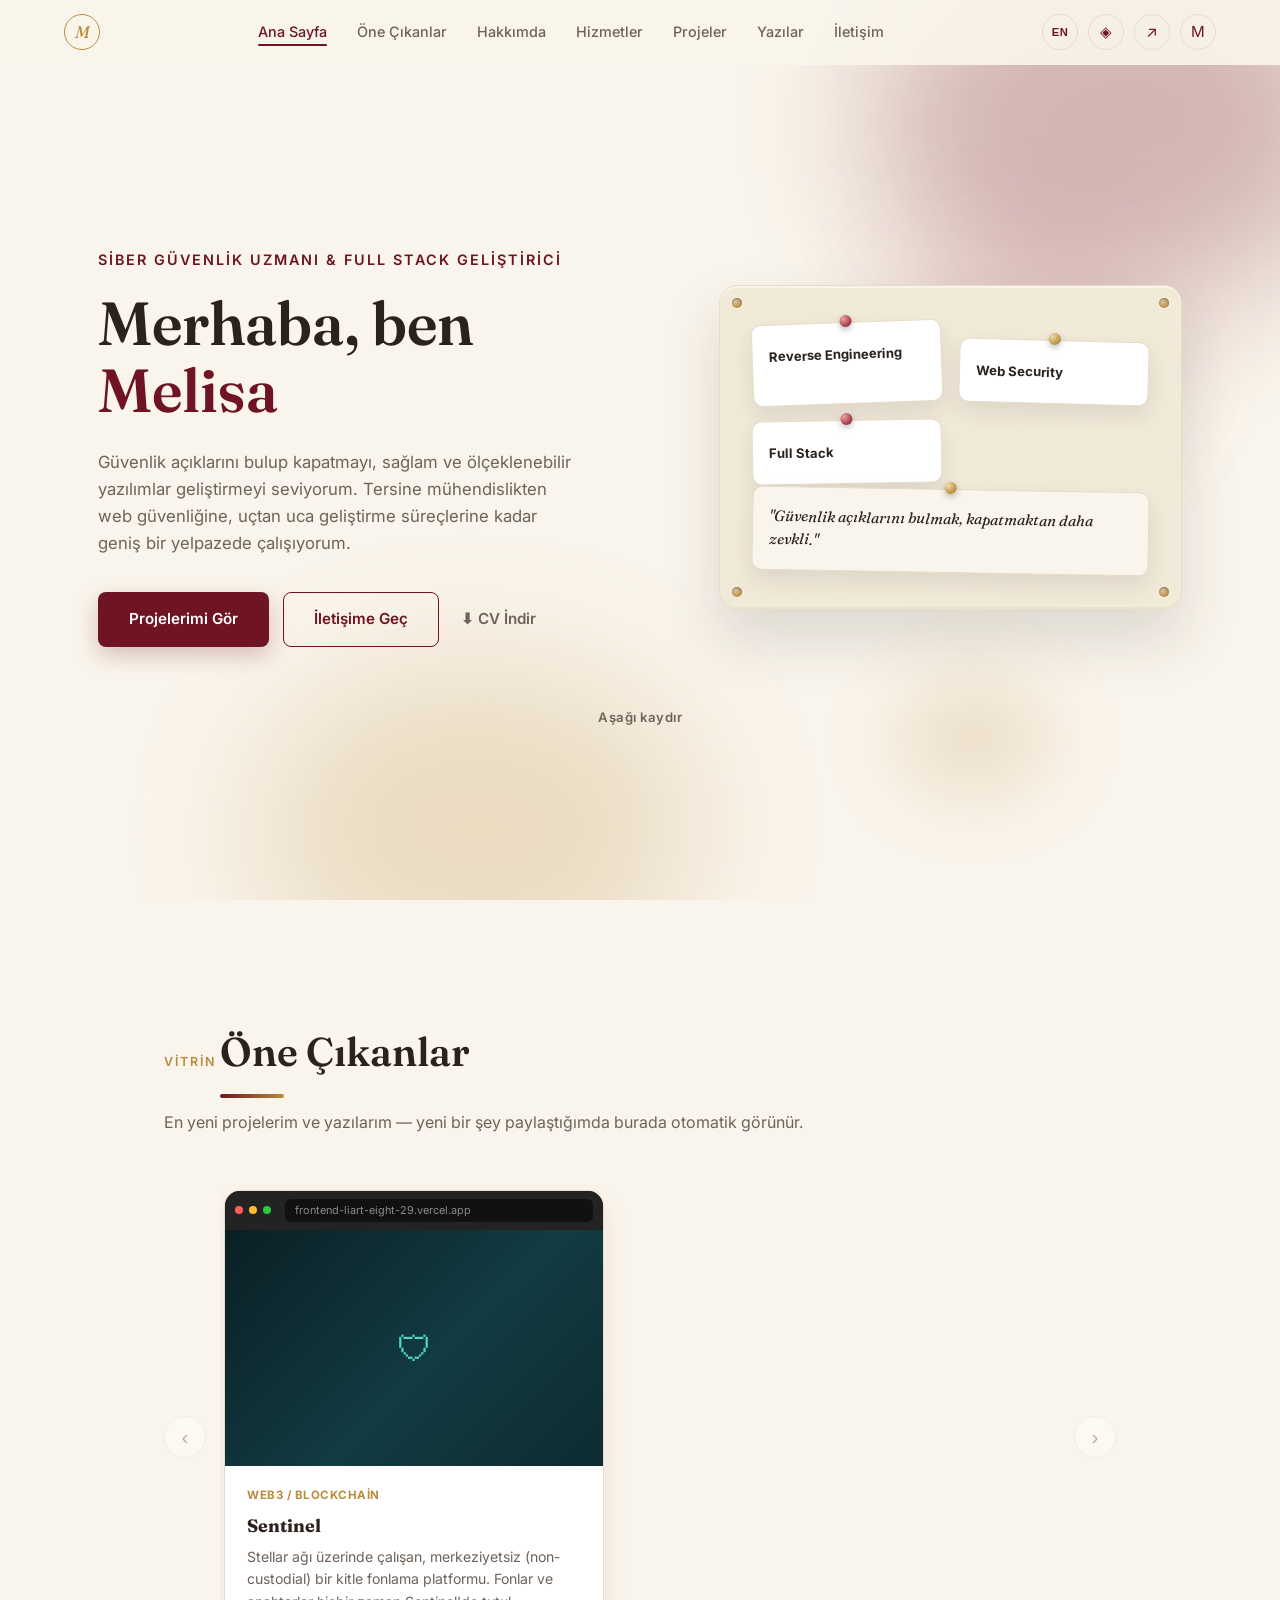
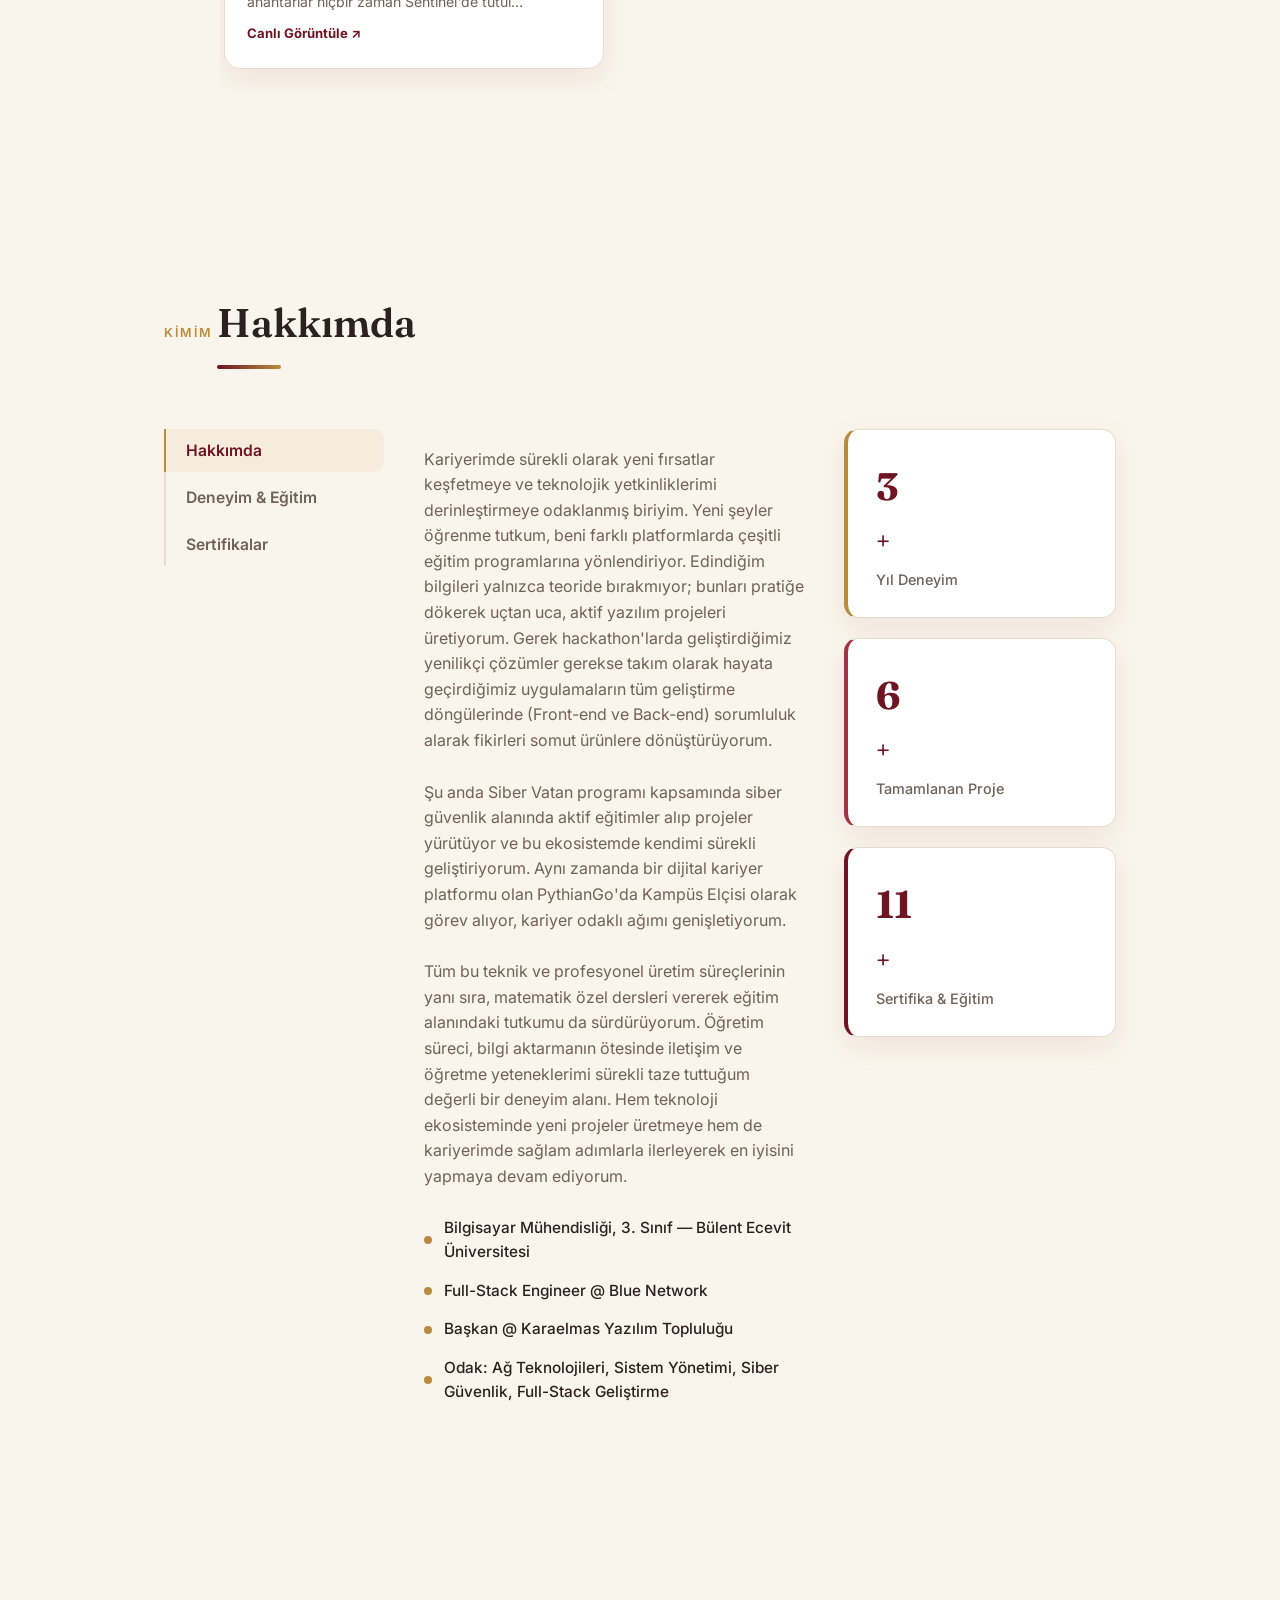
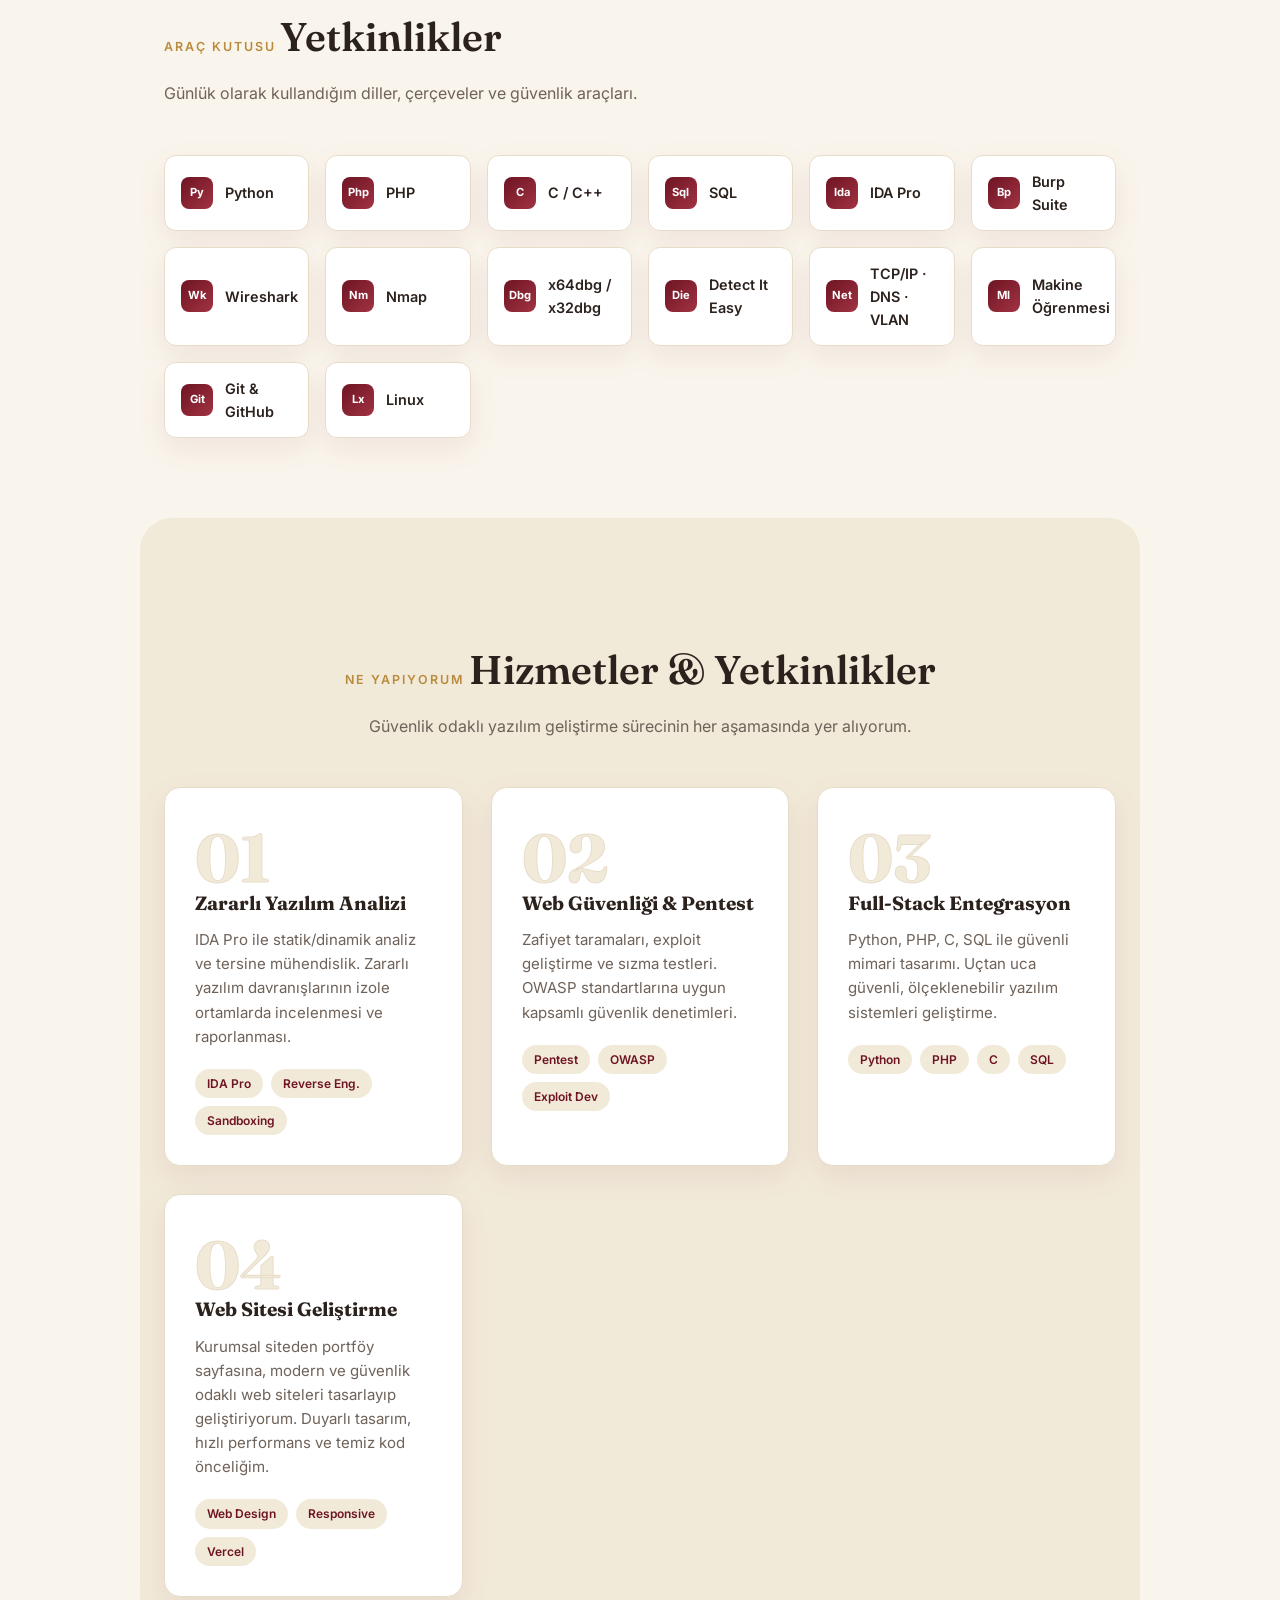
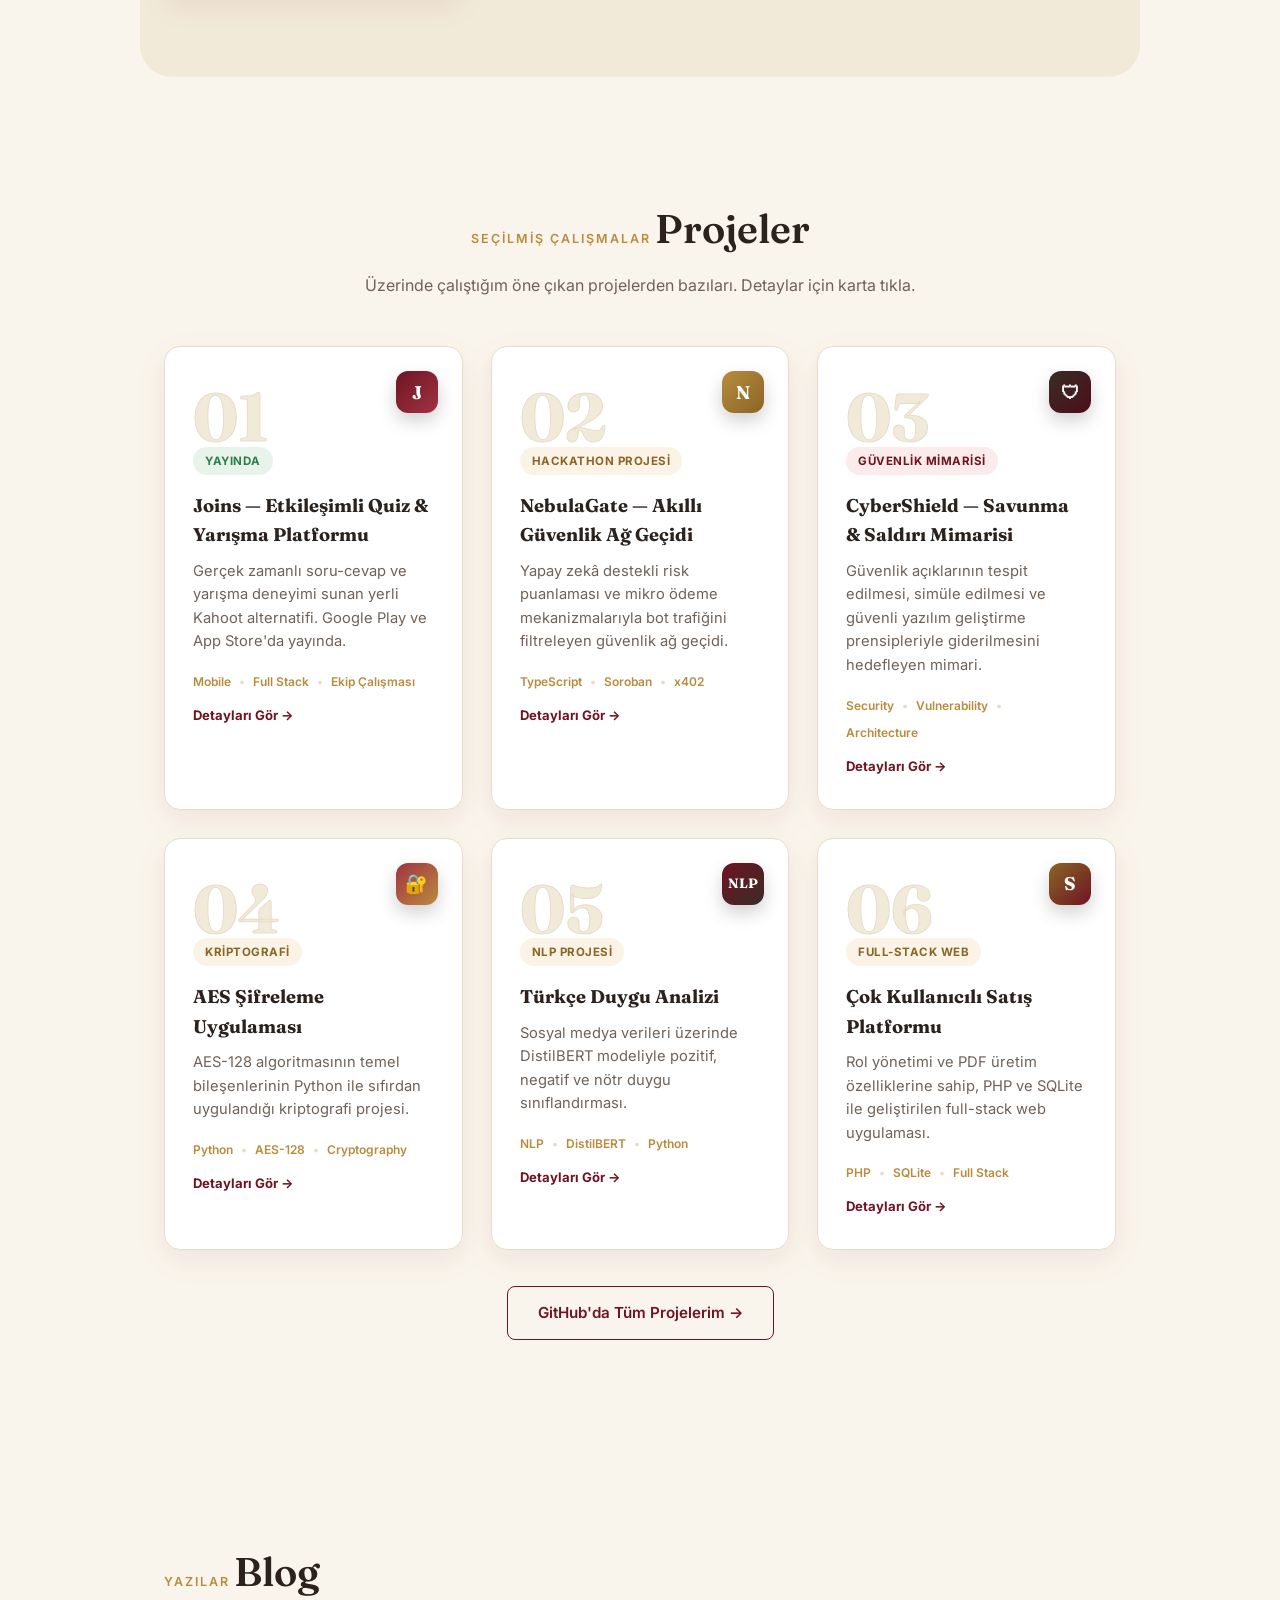
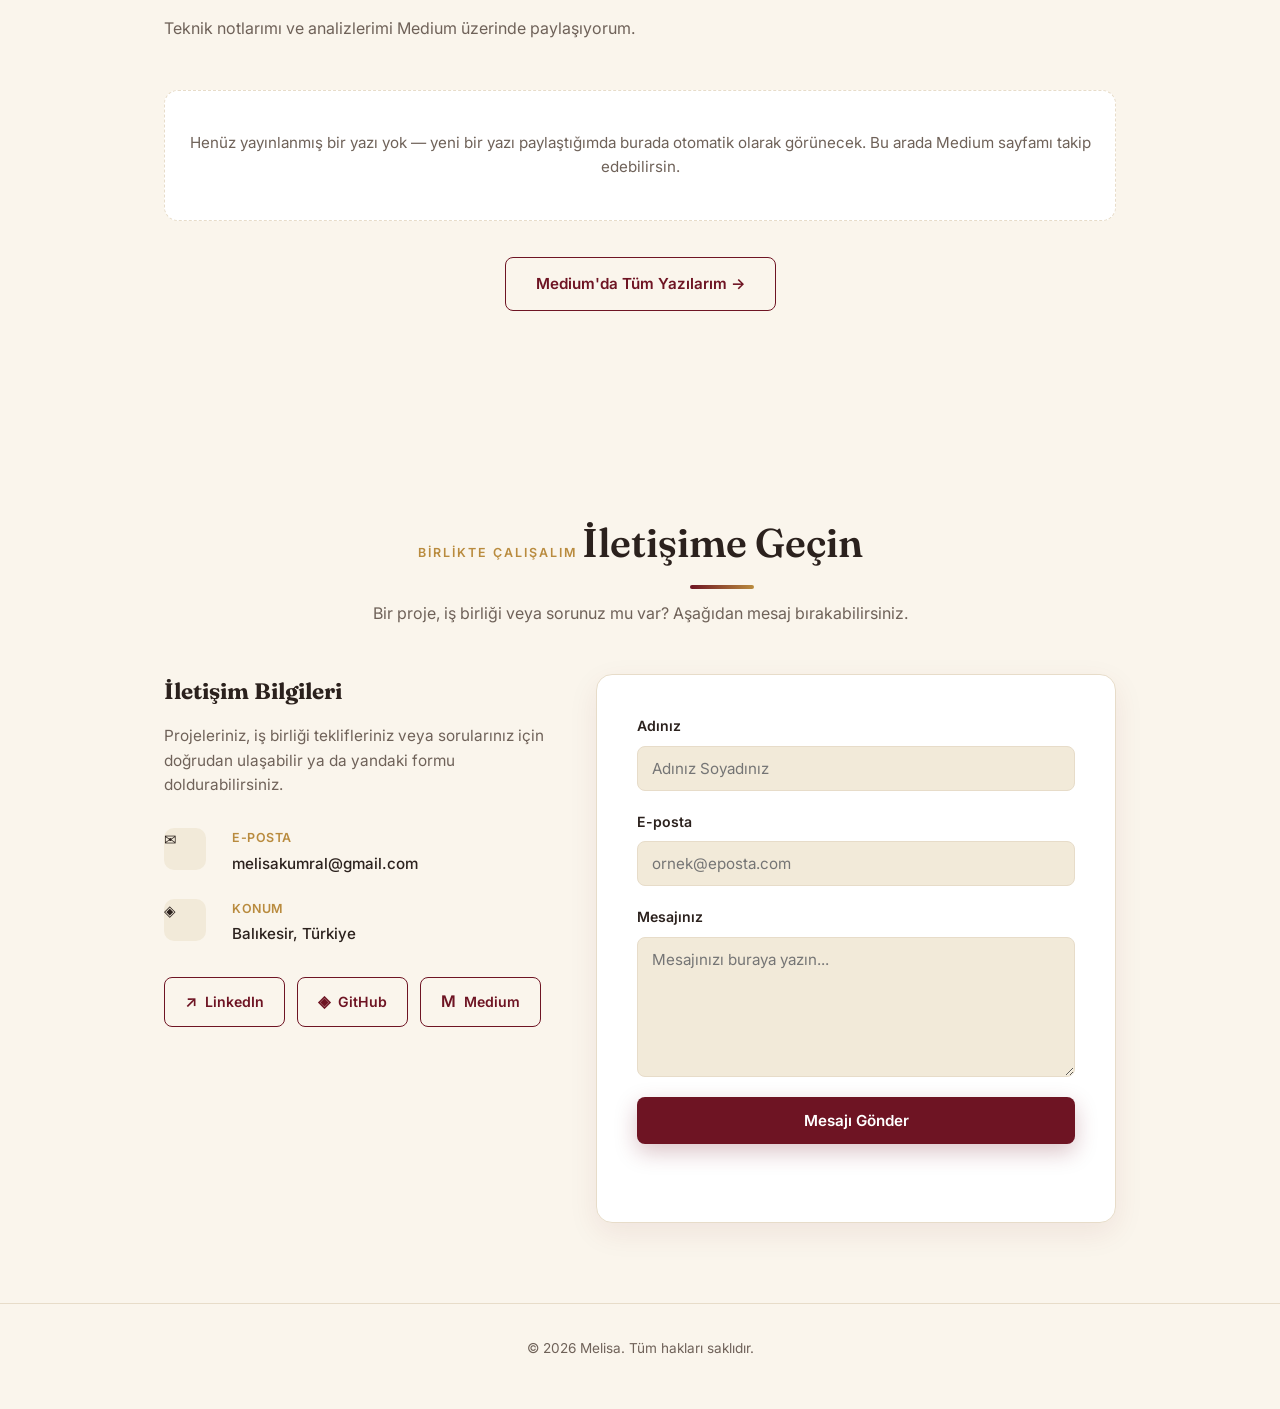
==== commit 2a329758: "Add files via upload" ====
--- a/index.html
+++ b/index.html
@@ -56,6 +56,7 @@
 
     <ul class="nav-links" id="navLinks">
       <li><a href="#hero" class="nav-link active" data-i18n="dock.home">Ana Sayfa</a></li>
+      <li><a href="#featured" class="nav-link" data-i18n="dock.featured">Öne Çıkanlar</a></li>
       <li><a href="#about" class="nav-link" data-i18n="dock.about">Hakkımda</a></li>
       <li><a href="#services" class="nav-link" data-i18n="dock.services">Hizmetler</a></li>
       <li><a href="#projects" class="nav-link" data-i18n="dock.projects">Projeler</a></li>
@@ -123,6 +124,21 @@
     </div>
 
     <a href="#about" class="scroll-hint" data-i18n="hero.scroll">Aşağı kaydır</a>
+  </section>
+
+  <!-- FEATURED (auto-updating: projects + Medium posts, newest first) -->
+  <section id="featured" class="section featured">
+    <div class="section-header fade-in">
+      <span class="about-label" data-i18n="featured.label">Vitrin</span>
+      <h2 class="section-title" data-i18n="featured.title">Öne Çıkanlar <span class="title-underline"></span></h2>
+      <p class="section-sub" data-i18n="featured.sub">En yeni projelerim ve yazılarım — yeni bir şey paylaştığımda burada otomatik görünür.</p>
+    </div>
+
+    <div class="featured-gallery-wrap fade-in">
+      <button class="featured-arrow featured-arrow-prev" id="featuredPrev" type="button" aria-label="Önceki">‹</button>
+      <div class="featured-gallery" id="featuredGallery"></div>
+      <button class="featured-arrow featured-arrow-next" id="featuredNext" type="button" aria-label="Sonraki">›</button>
+    </div>
   </section>
 
   <!-- ABOUT (tabbed: Bio / Experience / Certifications) -->
@@ -378,6 +394,13 @@
         <p data-i18n="services.c3.desc">Python, PHP, C, SQL ile güvenli mimari tasarımı. Uçtan uca güvenli, ölçeklenebilir yazılım sistemleri geliştirme.</p>
         <div class="card-tags"><span>Python</span><span>PHP</span><span>C</span><span>SQL</span></div>
       </article>
+
+      <article class="service-card fade-in">
+        <span class="card-num">04</span>
+        <h3 data-i18n="services.c4.title">Web Sitesi Geliştirme</h3>
+        <p data-i18n="services.c4.desc">Kurumsal siteden portföy sayfasına, modern ve güvenlik odaklı web siteleri tasarlayıp geliştiriyorum. Duyarlı tasarım, hızlı performans ve temiz kod önceliğim.</p>
+        <div class="card-tags"><span>Web Design</span><span>Responsive</span><span>Vercel</span></div>
+      </article>
     </div>
   </section>
 
--- a/style.css
+++ b/style.css
@@ -518,6 +518,180 @@
 @keyframes bob {
   0%, 100% { transform: translateY(0); }
   50% { transform: translateY(6px); }
+}
+
+/* ===== Featured (projects + Medium posts, auto-updating horizontal gallery) ===== */
+.featured-gallery-wrap {
+  display: flex;
+  align-items: center;
+  gap: 14px;
+}
+
+.featured-gallery {
+  display: flex;
+  gap: 24px;
+  overflow-x: auto;
+  scroll-snap-type: x mandatory;
+  scroll-behavior: smooth;
+  padding: 6px 4px 22px;
+  flex: 1;
+  min-width: 0;
+}
+
+.featured-gallery::-webkit-scrollbar { height: 6px; }
+.featured-gallery::-webkit-scrollbar-track { background: transparent; }
+.featured-gallery::-webkit-scrollbar-thumb { background: var(--border-soft); border-radius: 3px; }
+
+.featured-loading,
+.featured-empty {
+  padding: 50px 24px;
+  text-align: center;
+  color: var(--text-dim);
+  font-size: 0.95rem;
+  width: 100%;
+}
+
+.featured-card {
+  scroll-snap-align: start;
+  flex: 0 0 clamp(270px, 78%, 380px);
+  background: var(--card-bg);
+  border: 1px solid var(--border-soft);
+  border-radius: 16px;
+  overflow: hidden;
+  box-shadow: var(--shadow-soft);
+  display: flex;
+  flex-direction: column;
+  text-decoration: none;
+  transition: transform 0.3s ease, box-shadow 0.3s ease;
+}
+.featured-card:hover {
+  transform: translateY(-6px);
+  box-shadow: 0 20px 40px rgba(110, 20, 35, 0.15);
+}
+
+.featured-mockup { background: #1b1b1b; }
+.featured-mockup-bar {
+  display: flex;
+  align-items: center;
+  gap: 6px;
+  padding: 8px 10px;
+  background: #232323;
+}
+.featured-mockup-dot { width: 8px; height: 8px; border-radius: 50%; }
+.featured-mockup-dot.red { background: #ff5f57; }
+.featured-mockup-dot.yellow { background: #febc2e; }
+.featured-mockup-dot.green { background: #28c840; }
+.featured-mockup-url {
+  flex: 1;
+  margin-left: 8px;
+  background: #111;
+  border-radius: 6px;
+  padding: 3px 10px;
+  font-size: 0.68rem;
+  color: #8a8a8a;
+  font-family: var(--font-sans);
+  white-space: nowrap;
+  overflow: hidden;
+  text-overflow: ellipsis;
+}
+.featured-mockup-img {
+  aspect-ratio: 16 / 10;
+  overflow: hidden;
+  background: #0d1f24;
+}
+.featured-mockup-img img {
+  width: 100%;
+  height: 100%;
+  object-fit: cover;
+  object-position: top;
+  display: block;
+}
+.featured-mockup-placeholder {
+  width: 100%;
+  height: 100%;
+  display: flex;
+  align-items: center;
+  justify-content: center;
+  background: linear-gradient(135deg, #0a1f24 0%, #123b42 55%, #0d2b30 100%);
+  color: #4fd8c4;
+  font-size: 2.2rem;
+}
+
+.featured-post-visual {
+  aspect-ratio: 16 / 10;
+  background: linear-gradient(135deg, var(--bordeaux-light), var(--gold));
+  display: flex;
+  align-items: center;
+  justify-content: center;
+  overflow: hidden;
+}
+.featured-post-visual img { width: 100%; height: 100%; object-fit: cover; }
+.featured-post-icon { font-size: 2rem; color: #fff; }
+
+.featured-card-body {
+  padding: 20px 22px 24px;
+  display: flex;
+  flex-direction: column;
+  gap: 9px;
+  flex: 1;
+}
+.featured-card-tag {
+  font-family: var(--font-sans);
+  font-size: 0.72rem;
+  font-weight: 700;
+  letter-spacing: 0.5px;
+  text-transform: uppercase;
+  color: var(--gold);
+}
+.featured-card-title {
+  font-family: var(--font-heading);
+  font-size: 1.12rem;
+  color: var(--text-main);
+  line-height: 1.3;
+}
+.featured-card-desc {
+  font-size: 0.88rem;
+  color: var(--text-dim);
+  flex: 1;
+}
+.featured-card-link {
+  font-family: var(--font-sans);
+  font-size: 0.82rem;
+  font-weight: 700;
+  color: var(--bordeaux);
+}
+
+.featured-arrow {
+  flex-shrink: 0;
+  width: 42px;
+  height: 42px;
+  border-radius: 50%;
+  border: 1px solid var(--border-soft);
+  background: var(--card-bg);
+  display: flex;
+  align-items: center;
+  justify-content: center;
+  font-size: 1.3rem;
+  color: var(--bordeaux);
+  cursor: pointer;
+  transition: background 0.25s ease, color 0.25s ease, border-color 0.25s ease;
+}
+.featured-arrow:hover {
+  background: var(--bordeaux);
+  color: #fff;
+  border-color: var(--bordeaux);
+}
+.featured-arrow:disabled {
+  opacity: 0.35;
+  cursor: default;
+  background: var(--card-bg);
+  color: var(--bordeaux);
+  border-color: var(--border-soft);
+}
+
+@media (max-width: 768px) {
+  .featured-arrow { display: none; }
+  .featured-card { flex-basis: 82%; }
 }
 
 /* ===== Buttons ===== */
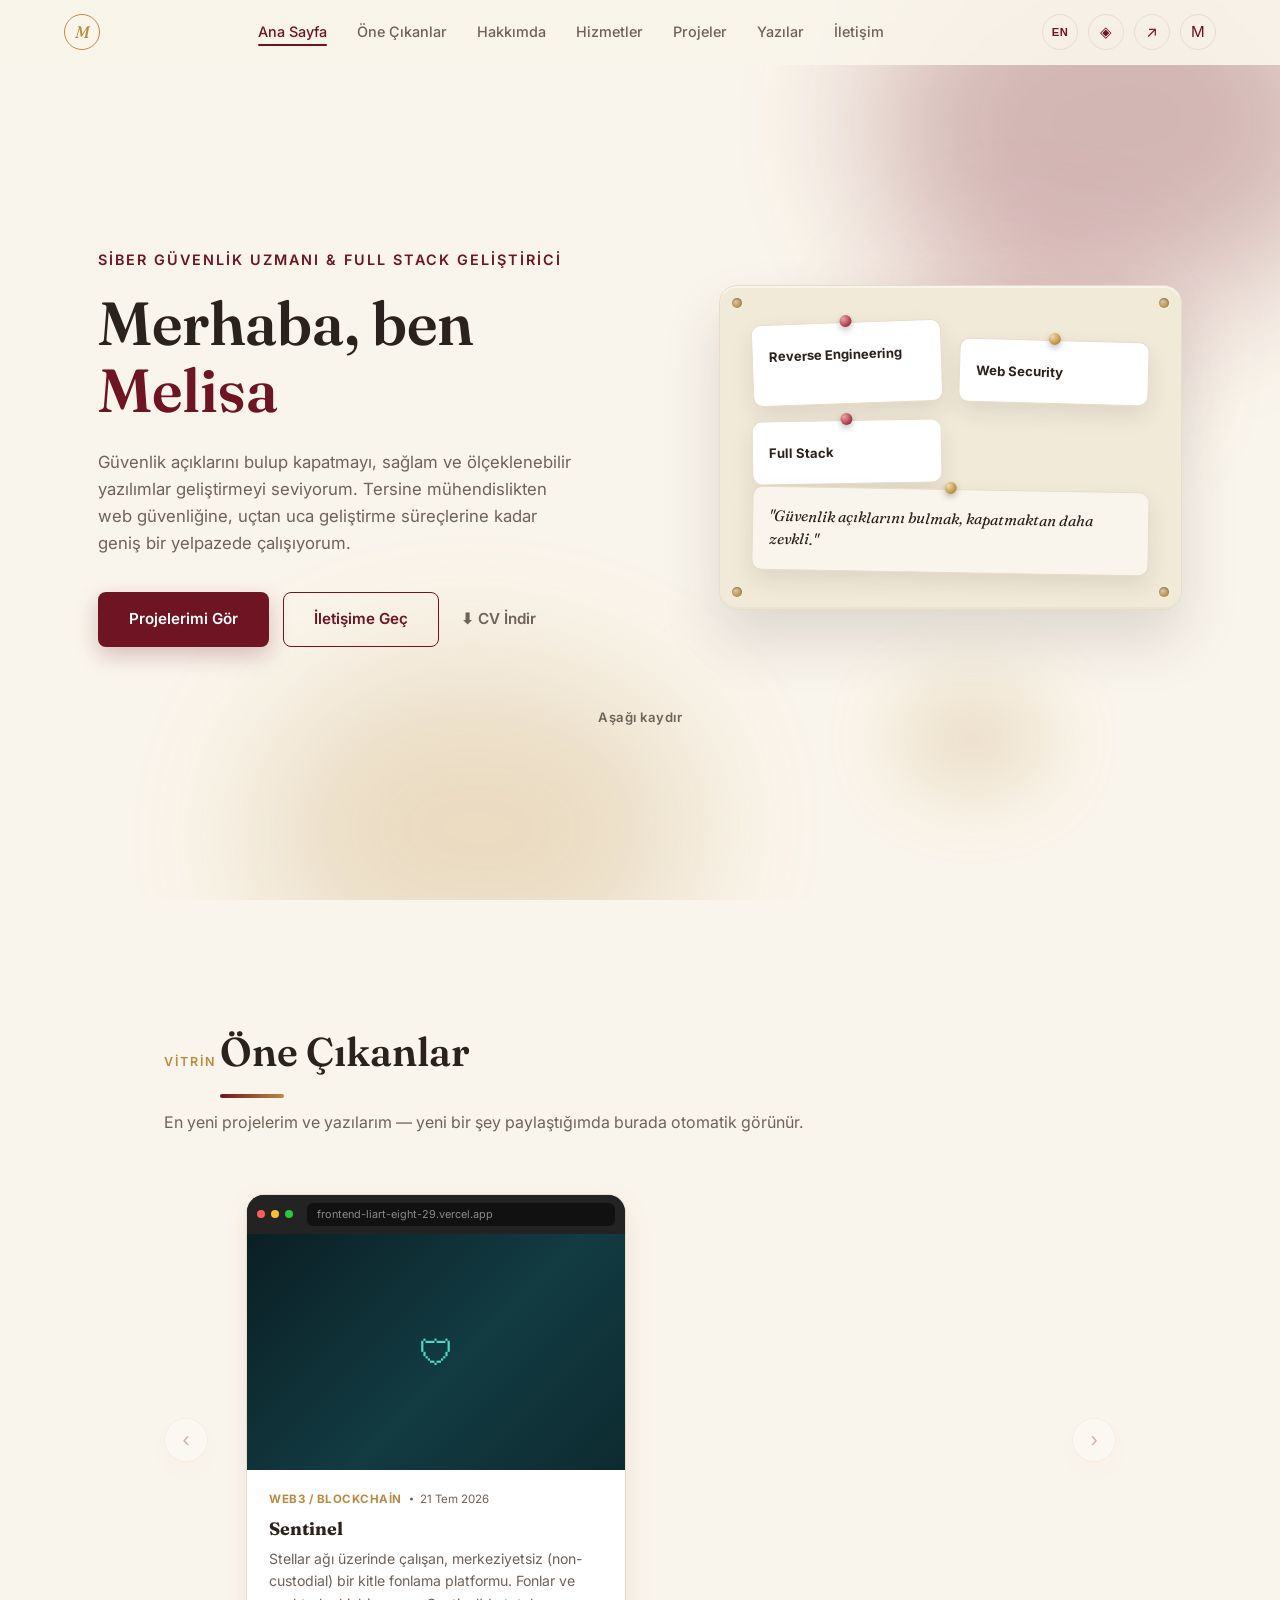
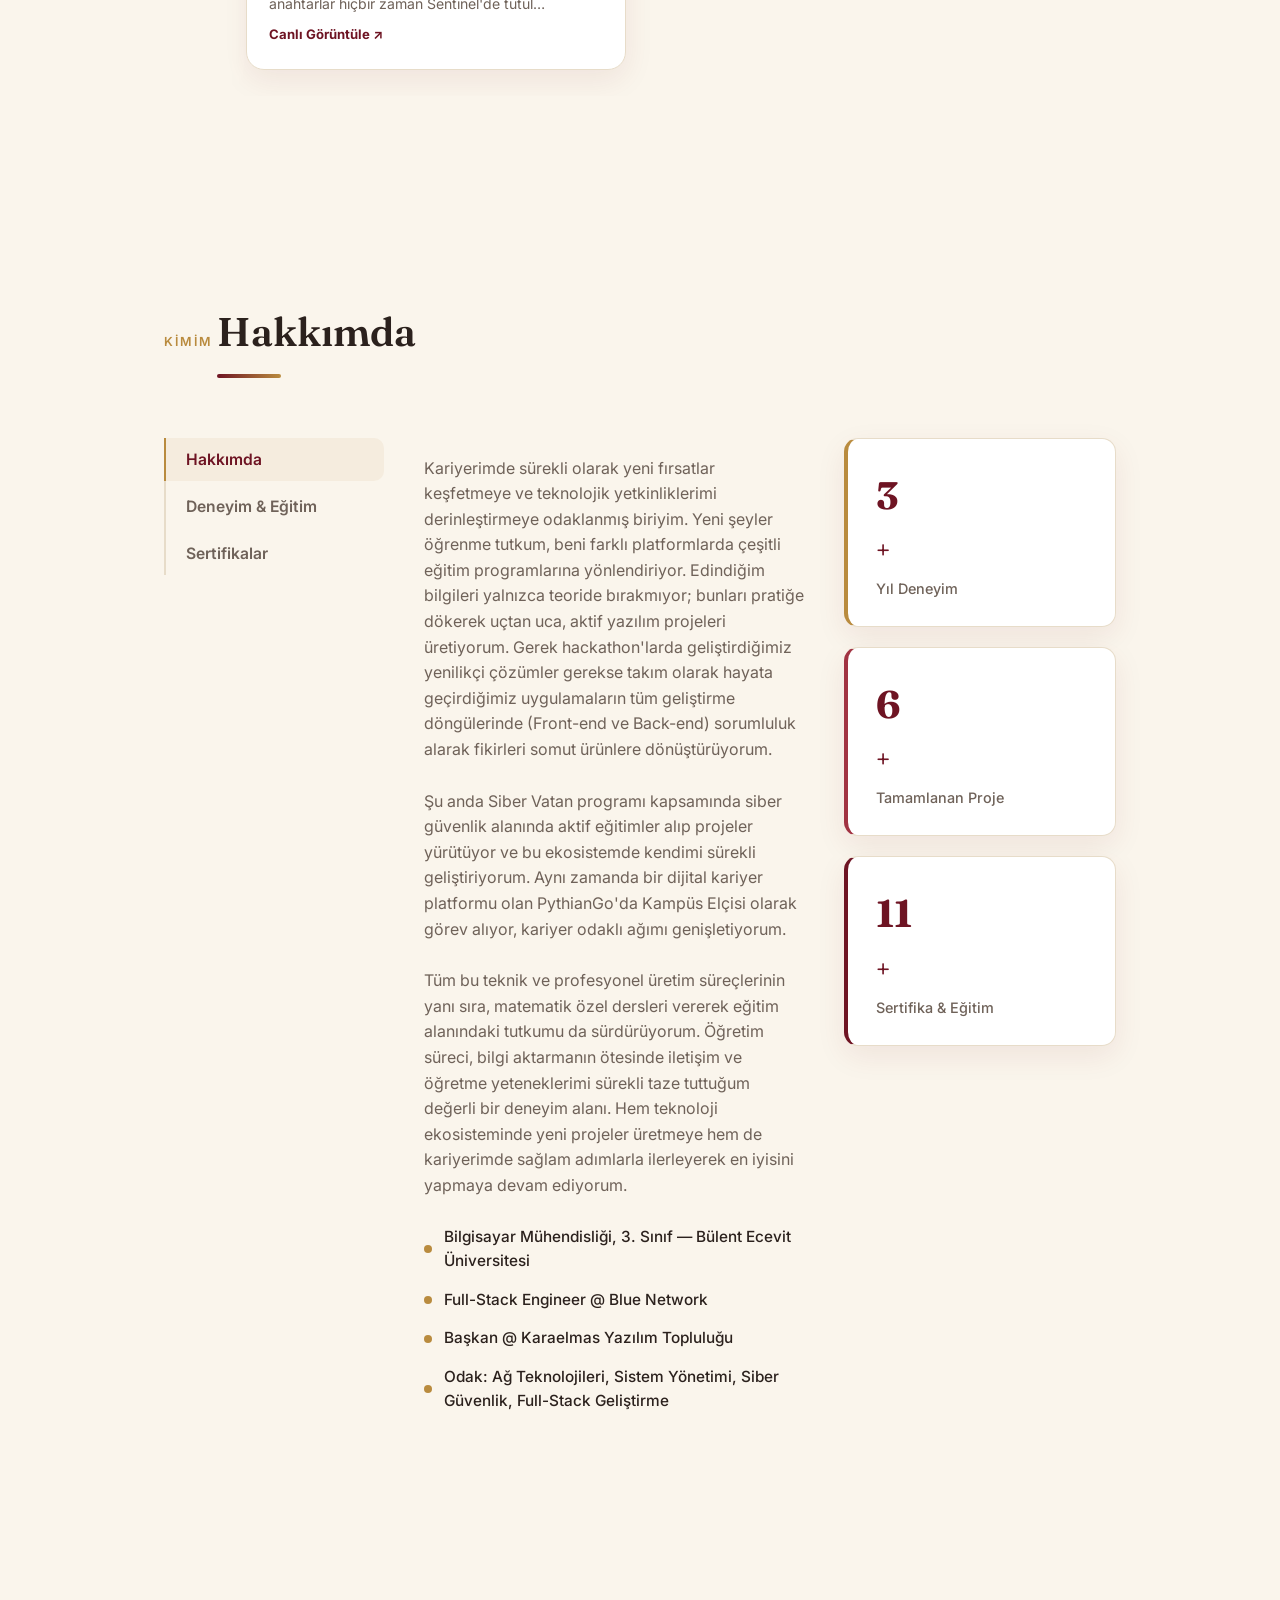
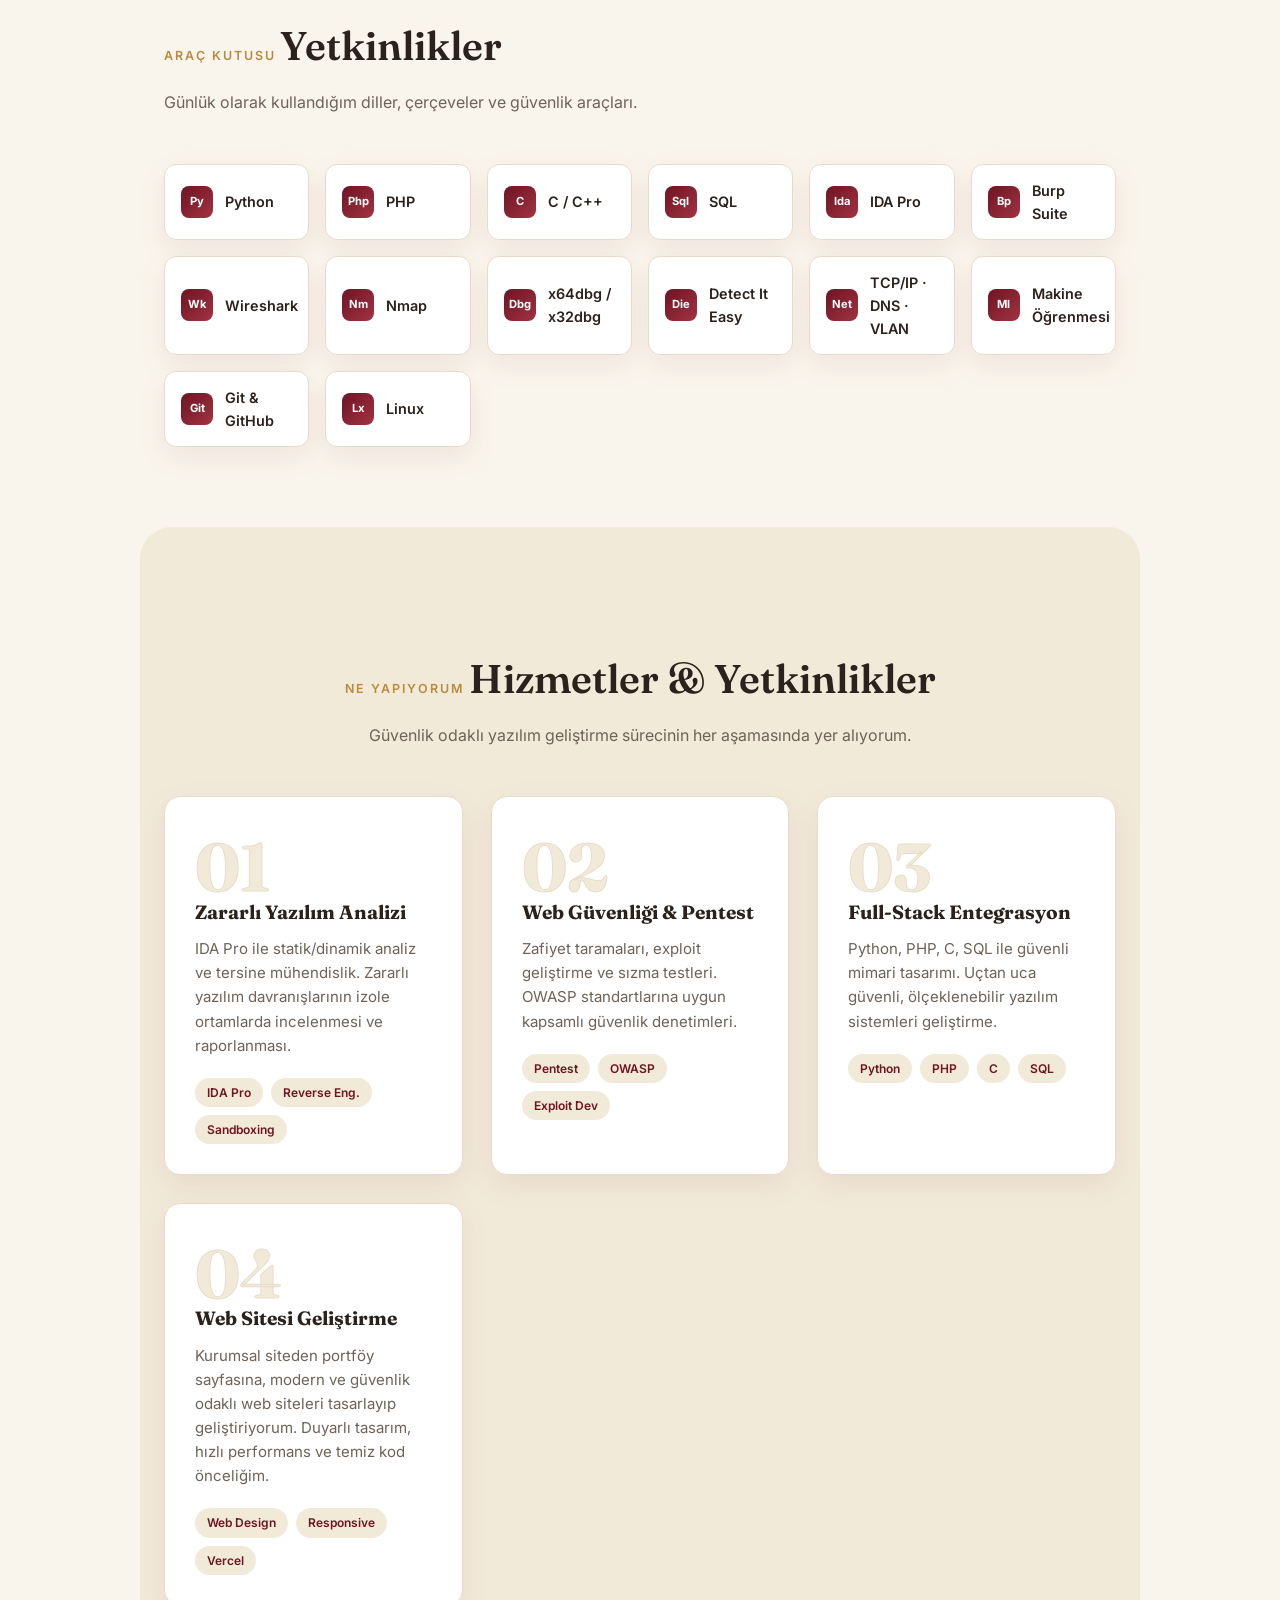
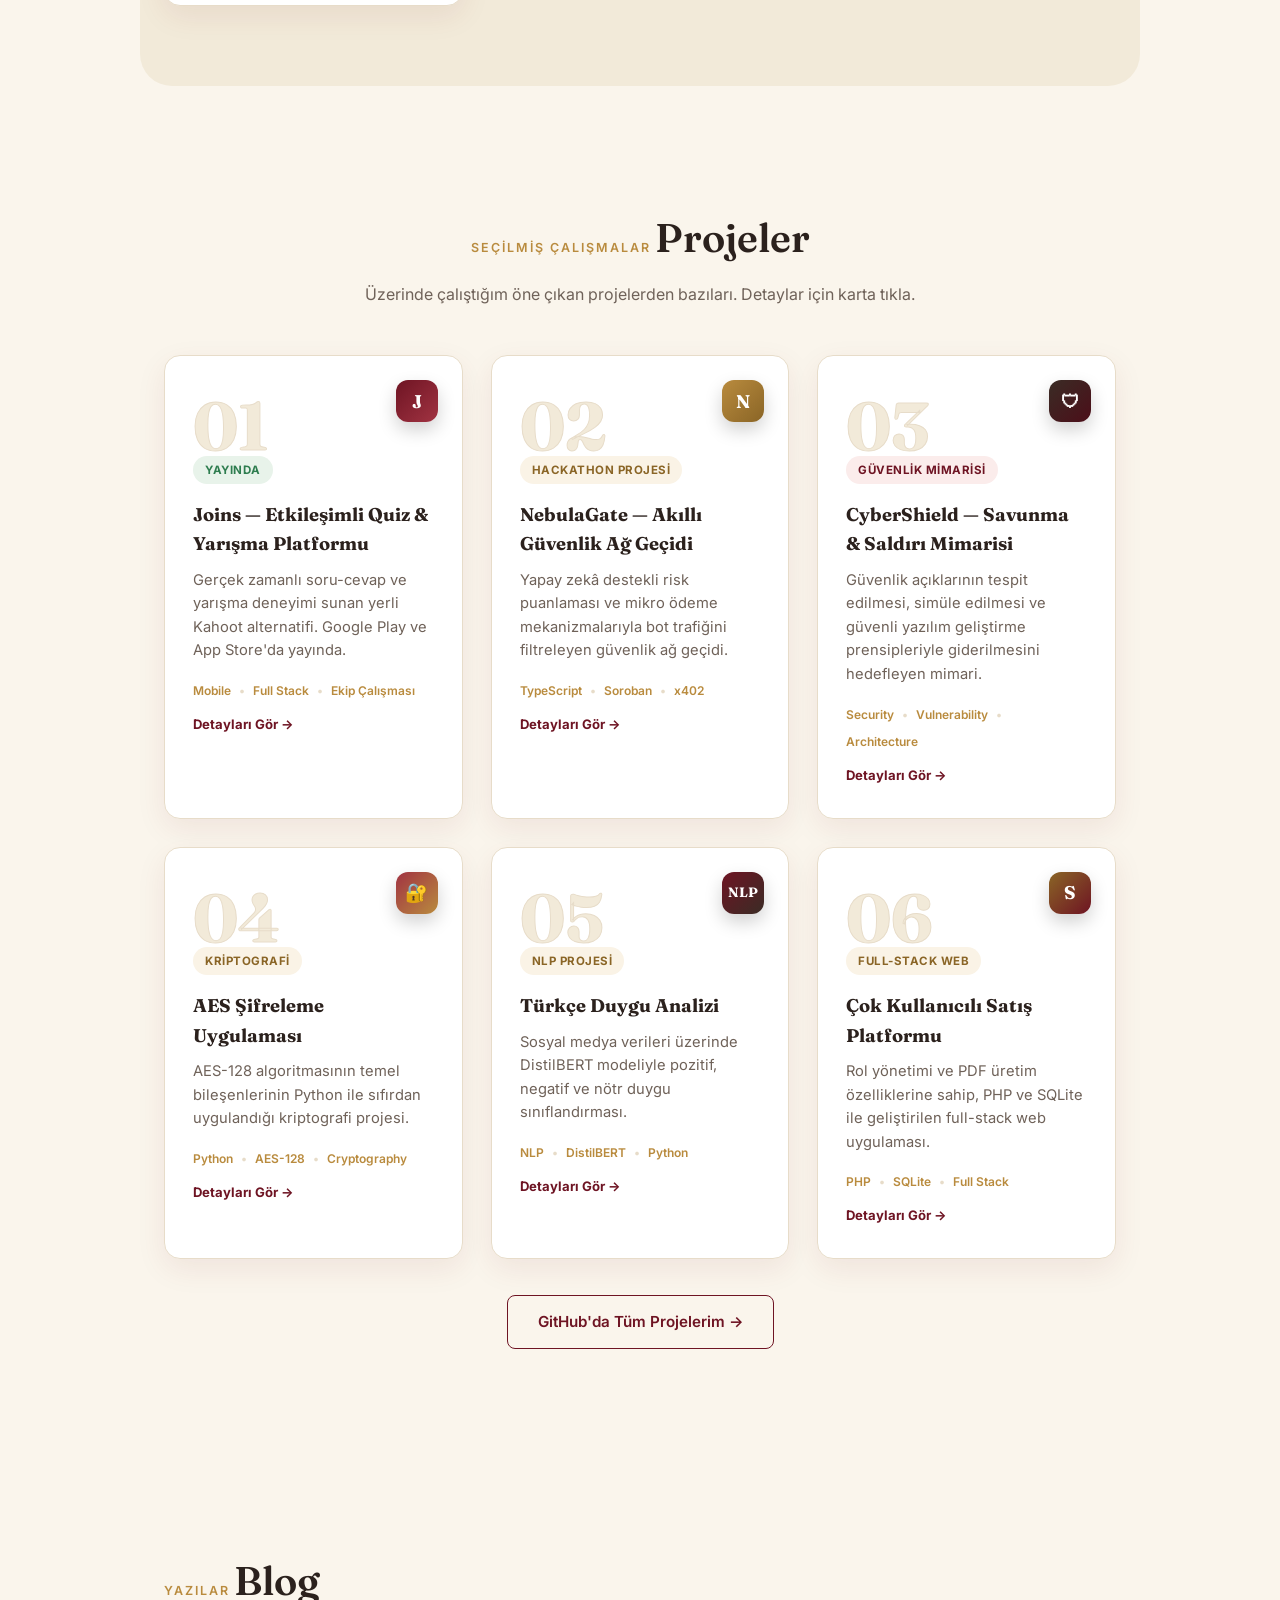
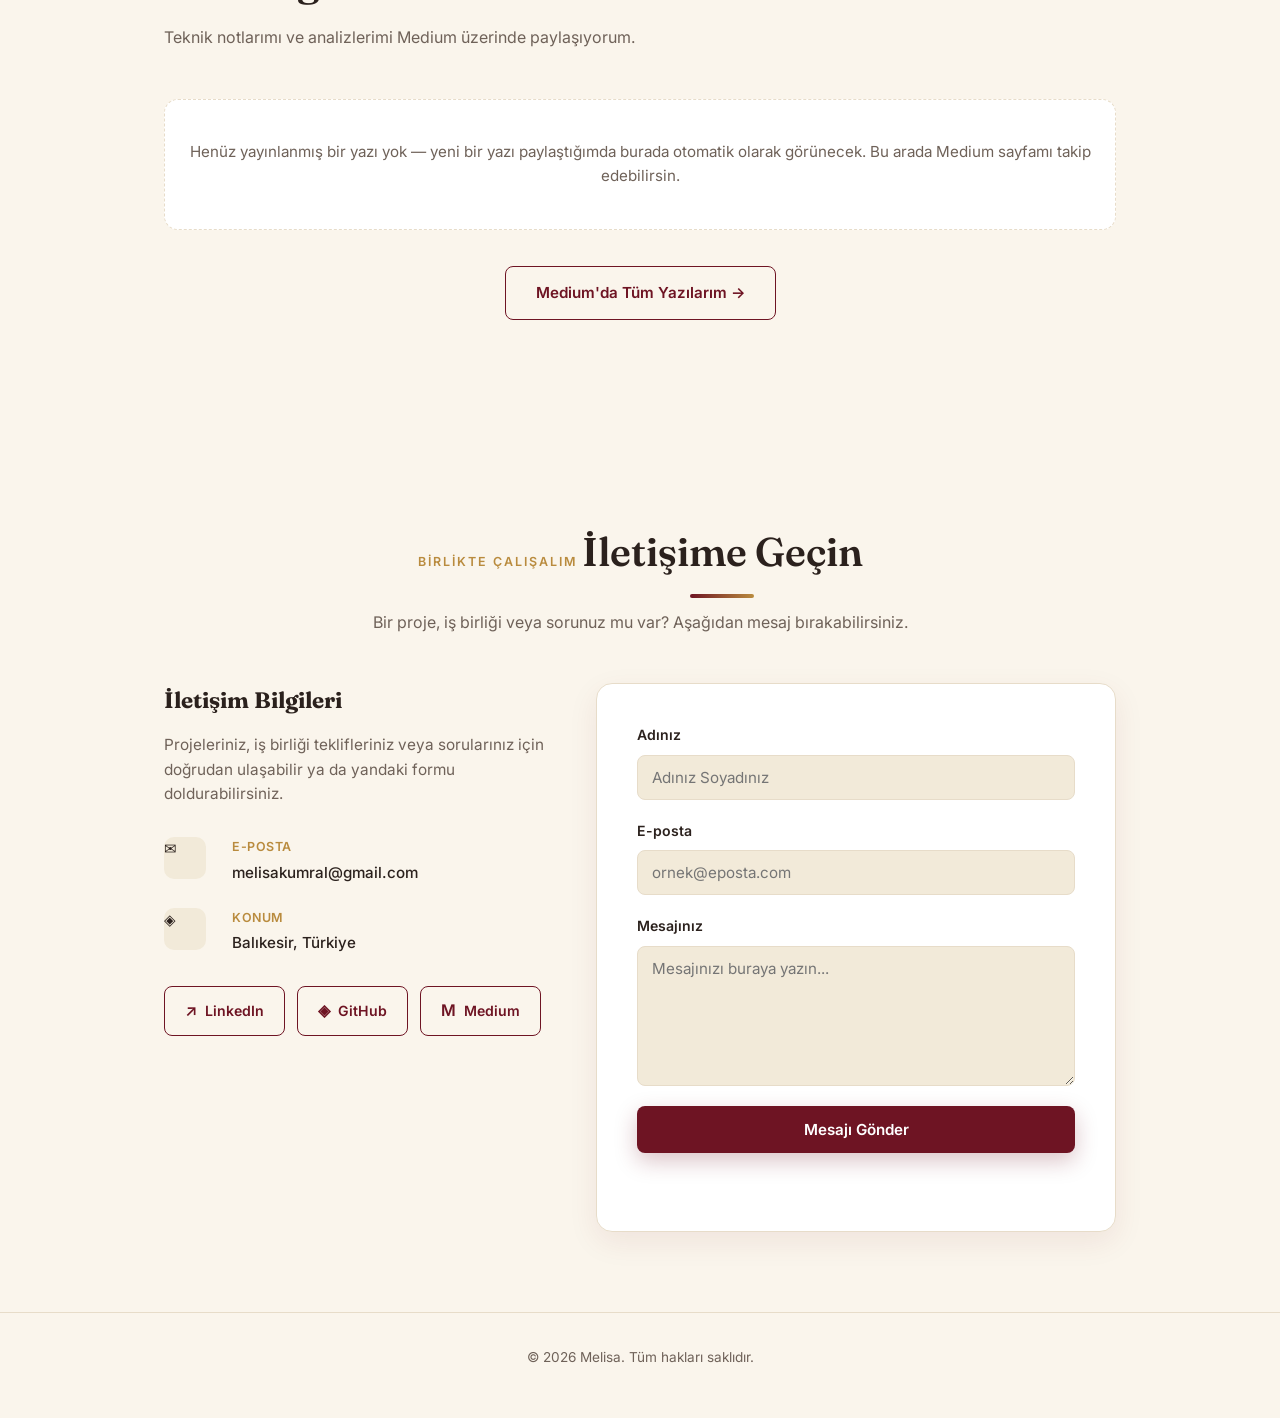
==== commit 29a42118: "Add files via upload" ====
--- a/index.html
+++ b/index.html
@@ -136,9 +136,12 @@
 
     <div class="featured-gallery-wrap fade-in">
       <button class="featured-arrow featured-arrow-prev" id="featuredPrev" type="button" aria-label="Önceki">‹</button>
-      <div class="featured-gallery" id="featuredGallery"></div>
+      <div class="featured-gallery-mask">
+        <div class="featured-gallery" id="featuredGallery"></div>
+      </div>
       <button class="featured-arrow featured-arrow-next" id="featuredNext" type="button" aria-label="Sonraki">›</button>
     </div>
+    <div class="featured-dots" id="featuredDots"></div>
   </section>
 
   <!-- ABOUT (tabbed: Bio / Experience / Certifications) -->
--- a/style.css
+++ b/style.css
@@ -524,23 +524,26 @@
 .featured-gallery-wrap {
   display: flex;
   align-items: center;
-  gap: 14px;
+  gap: 10px;
+}
+
+.featured-gallery-mask {
+  flex: 1;
+  min-width: 0;
+  -webkit-mask-image: linear-gradient(to right, transparent 0, #000 28px, #000 calc(100% - 28px), transparent 100%);
+  mask-image: linear-gradient(to right, transparent 0, #000 28px, #000 calc(100% - 28px), transparent 100%);
 }
 
 .featured-gallery {
   display: flex;
-  gap: 24px;
+  gap: 26px;
   overflow-x: auto;
   scroll-snap-type: x mandatory;
   scroll-behavior: smooth;
-  padding: 6px 4px 22px;
-  flex: 1;
-  min-width: 0;
-}
-
-.featured-gallery::-webkit-scrollbar { height: 6px; }
-.featured-gallery::-webkit-scrollbar-track { background: transparent; }
-.featured-gallery::-webkit-scrollbar-thumb { background: var(--border-soft); border-radius: 3px; }
+  padding: 10px 28px 26px;
+  scrollbar-width: none;
+}
+.featured-gallery::-webkit-scrollbar { display: none; }
 
 .featured-loading,
 .featured-empty {
@@ -552,22 +555,36 @@
 }
 
 .featured-card {
+  position: relative;
   scroll-snap-align: start;
   flex: 0 0 clamp(270px, 78%, 380px);
   background: var(--card-bg);
   border: 1px solid var(--border-soft);
-  border-radius: 16px;
+  border-radius: 18px;
   overflow: hidden;
   box-shadow: var(--shadow-soft);
   display: flex;
   flex-direction: column;
   text-decoration: none;
-  transition: transform 0.3s ease, box-shadow 0.3s ease;
+  transition: transform 0.35s cubic-bezier(0.2, 0.8, 0.2, 1), box-shadow 0.35s ease, border-color 0.35s ease;
+}
+.featured-card::before {
+  content: '';
+  position: absolute;
+  top: 0; left: 0; right: 0;
+  height: 3px;
+  background: linear-gradient(90deg, var(--gold), var(--bordeaux-light), var(--gold));
+  background-size: 200% 100%;
+  opacity: 0;
+  transition: opacity 0.35s ease;
+  z-index: 2;
 }
 .featured-card:hover {
-  transform: translateY(-6px);
-  box-shadow: 0 20px 40px rgba(110, 20, 35, 0.15);
-}
+  transform: translateY(-8px);
+  box-shadow: 0 24px 48px rgba(110, 20, 35, 0.18);
+  border-color: var(--gold);
+}
+.featured-card:hover::before { opacity: 1; }
 
 .featured-mockup { background: #1b1b1b; }
 .featured-mockup-bar {
@@ -599,12 +616,18 @@
   overflow: hidden;
   background: #0d1f24;
 }
-.featured-mockup-img img {
+.featured-mockup-img img,
+.featured-post-visual img {
   width: 100%;
   height: 100%;
   object-fit: cover;
   object-position: top;
   display: block;
+  transition: transform 0.5s ease;
+}
+.featured-card:hover .featured-mockup-img img,
+.featured-card:hover .featured-post-visual img {
+  transform: scale(1.06);
 }
 .featured-mockup-placeholder {
   width: 100%;
@@ -615,7 +638,9 @@
   background: linear-gradient(135deg, #0a1f24 0%, #123b42 55%, #0d2b30 100%);
   color: #4fd8c4;
   font-size: 2.2rem;
-}
+  transition: transform 0.5s ease;
+}
+.featured-card:hover .featured-mockup-placeholder { transform: scale(1.06); }
 
 .featured-post-visual {
   aspect-ratio: 16 / 10;
@@ -625,15 +650,19 @@
   justify-content: center;
   overflow: hidden;
 }
-.featured-post-visual img { width: 100%; height: 100%; object-fit: cover; }
 .featured-post-icon { font-size: 2rem; color: #fff; }
 
 .featured-card-body {
   padding: 20px 22px 24px;
   display: flex;
   flex-direction: column;
-  gap: 9px;
+  gap: 8px;
   flex: 1;
+}
+.featured-card-meta {
+  display: flex;
+  align-items: center;
+  gap: 8px;
 }
 .featured-card-tag {
   font-family: var(--font-sans);
@@ -643,6 +672,22 @@
   text-transform: uppercase;
   color: var(--gold);
 }
+.featured-card-date {
+  font-family: var(--font-sans);
+  font-size: 0.72rem;
+  color: var(--text-dim);
+  position: relative;
+  padding-left: 10px;
+}
+.featured-card-date::before {
+  content: '';
+  position: absolute;
+  left: 0; top: 50%;
+  width: 3px; height: 3px;
+  border-radius: 50%;
+  background: var(--text-dim);
+  transform: translateY(-50%);
+}
 .featured-card-title {
   font-family: var(--font-heading);
   font-size: 1.12rem;
@@ -659,39 +704,73 @@
   font-size: 0.82rem;
   font-weight: 700;
   color: var(--bordeaux);
-}
+  display: inline-flex;
+  align-items: center;
+  gap: 4px;
+  transition: gap 0.25s ease;
+}
+.featured-card:hover .featured-card-link { gap: 8px; }
 
 .featured-arrow {
   flex-shrink: 0;
-  width: 42px;
-  height: 42px;
+  width: 44px;
+  height: 44px;
   border-radius: 50%;
   border: 1px solid var(--border-soft);
   background: var(--card-bg);
   display: flex;
   align-items: center;
   justify-content: center;
-  font-size: 1.3rem;
+  font-size: 1.35rem;
   color: var(--bordeaux);
   cursor: pointer;
-  transition: background 0.25s ease, color 0.25s ease, border-color 0.25s ease;
+  box-shadow: var(--shadow-soft);
+  transition: background 0.25s ease, color 0.25s ease, border-color 0.25s ease, transform 0.2s ease;
 }
 .featured-arrow:hover {
   background: var(--bordeaux);
   color: #fff;
   border-color: var(--bordeaux);
+  transform: scale(1.08);
 }
 .featured-arrow:disabled {
-  opacity: 0.35;
+  opacity: 0.3;
   cursor: default;
   background: var(--card-bg);
   color: var(--bordeaux);
   border-color: var(--border-soft);
+  transform: none;
+}
+
+.featured-dots {
+  display: flex;
+  justify-content: center;
+  gap: 8px;
+  margin-top: 4px;
+}
+.featured-dot {
+  width: 7px;
+  height: 7px;
+  border-radius: 50%;
+  border: none;
+  background: var(--border-soft);
+  cursor: pointer;
+  padding: 0;
+  transition: background 0.25s ease, width 0.25s ease;
+}
+.featured-dot.active {
+  background: var(--gold);
+  width: 22px;
+  border-radius: 4px;
 }
 
 @media (max-width: 768px) {
   .featured-arrow { display: none; }
   .featured-card { flex-basis: 82%; }
+  .featured-gallery-mask {
+    -webkit-mask-image: linear-gradient(to right, transparent 0, #000 16px, #000 calc(100% - 16px), transparent 100%);
+    mask-image: linear-gradient(to right, transparent 0, #000 16px, #000 calc(100% - 16px), transparent 100%);
+  }
 }
 
 /* ===== Buttons ===== */
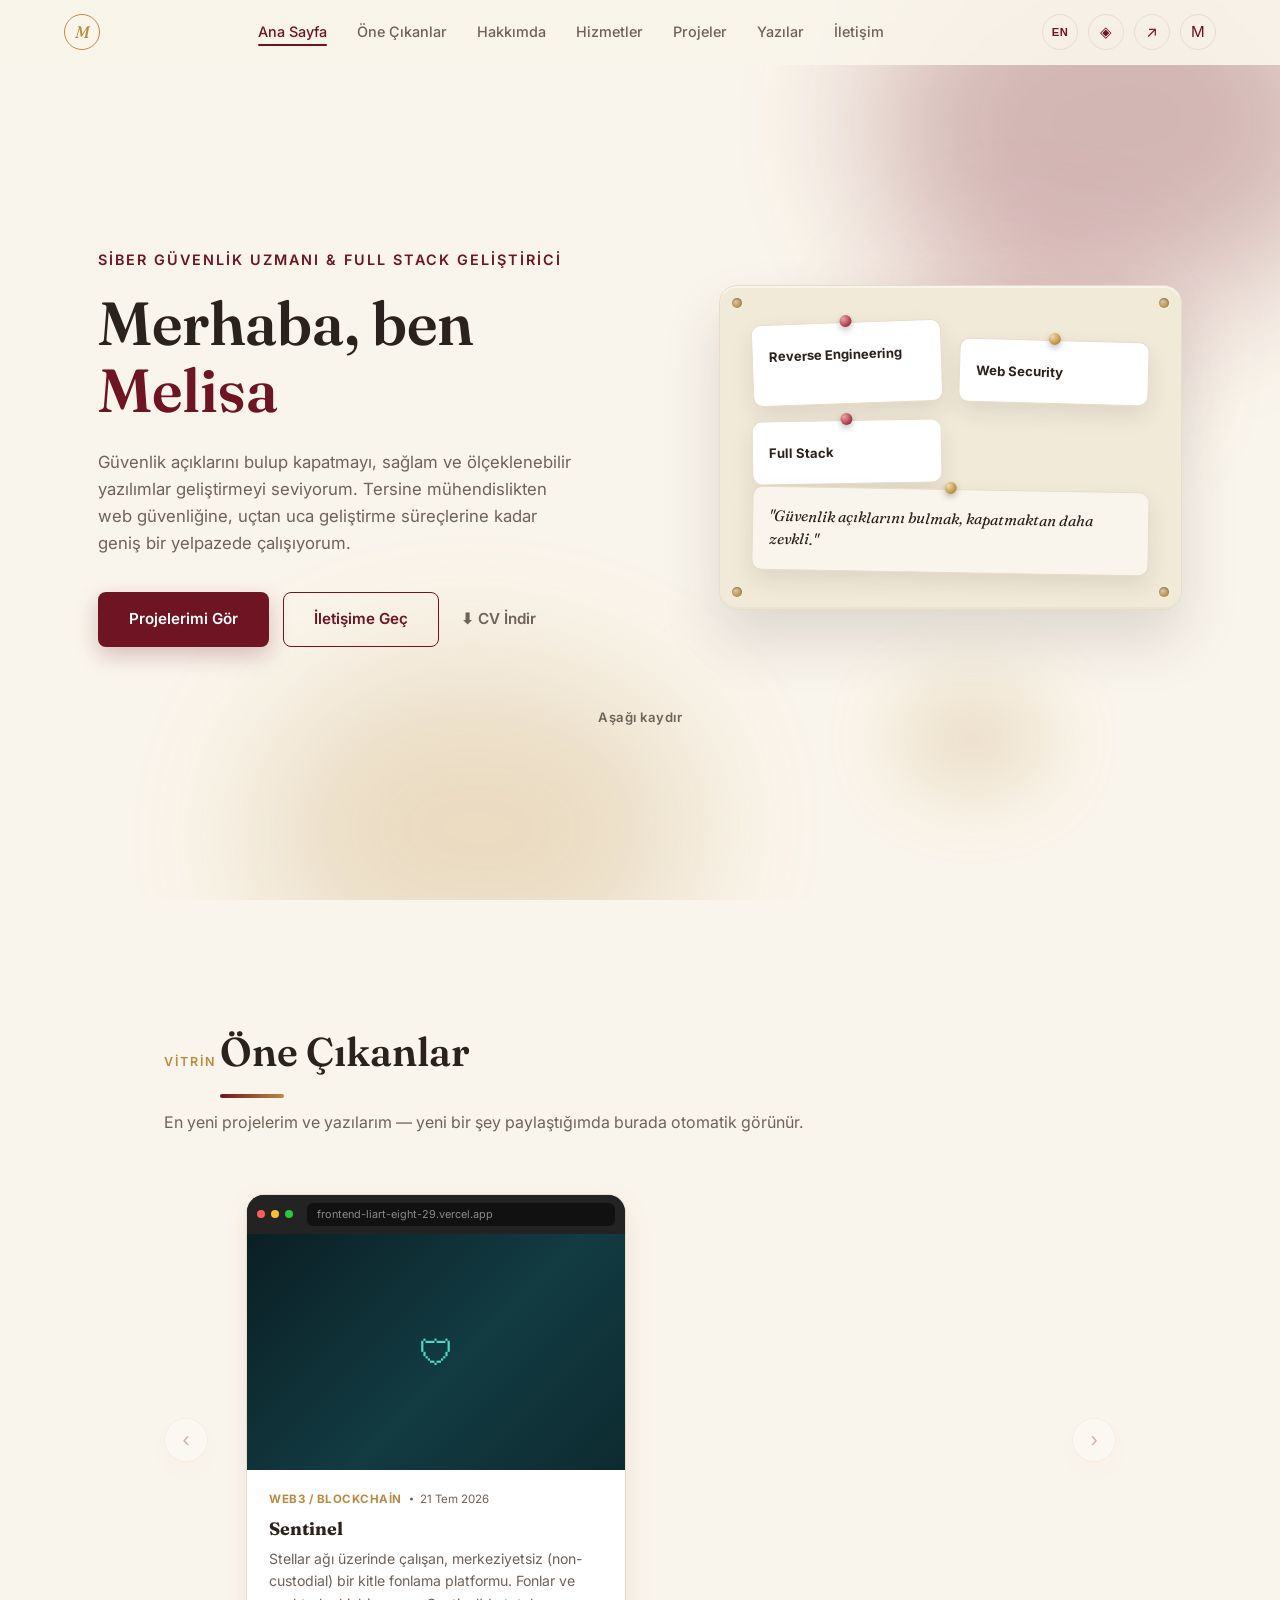
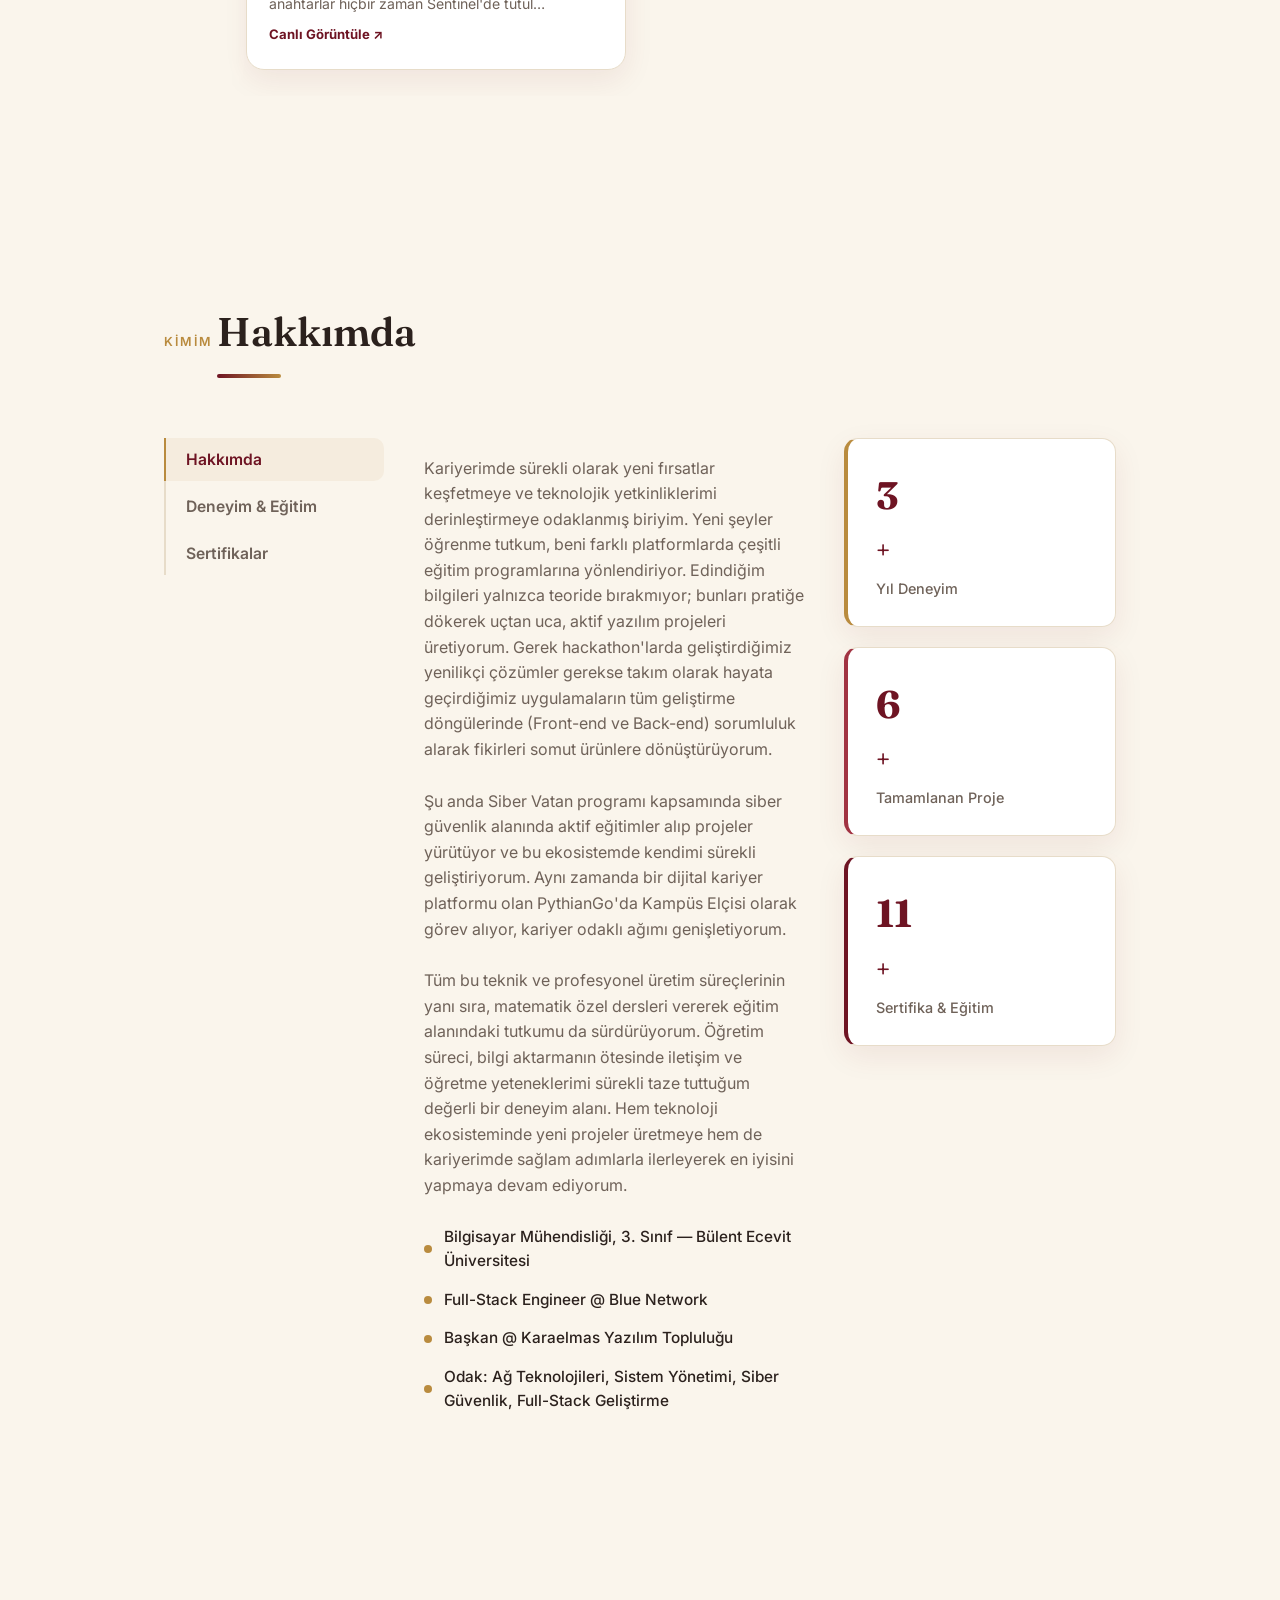
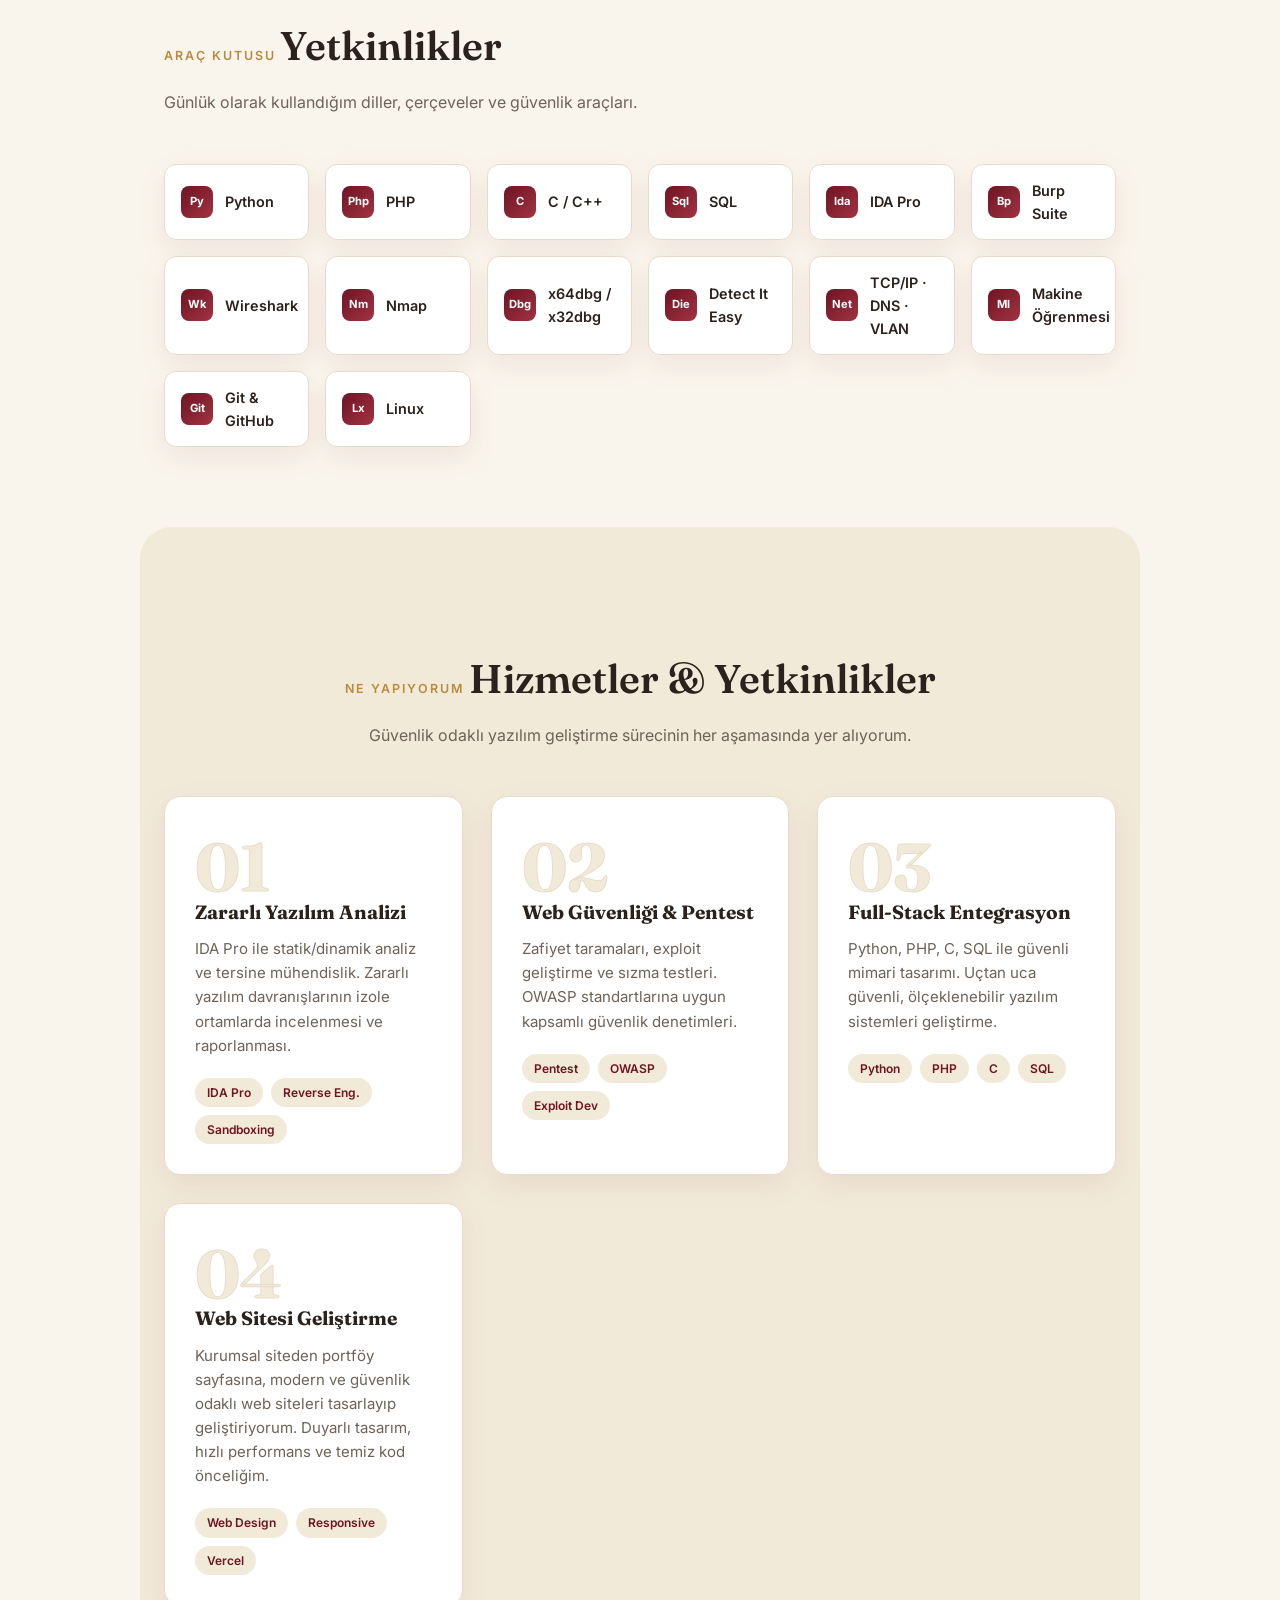
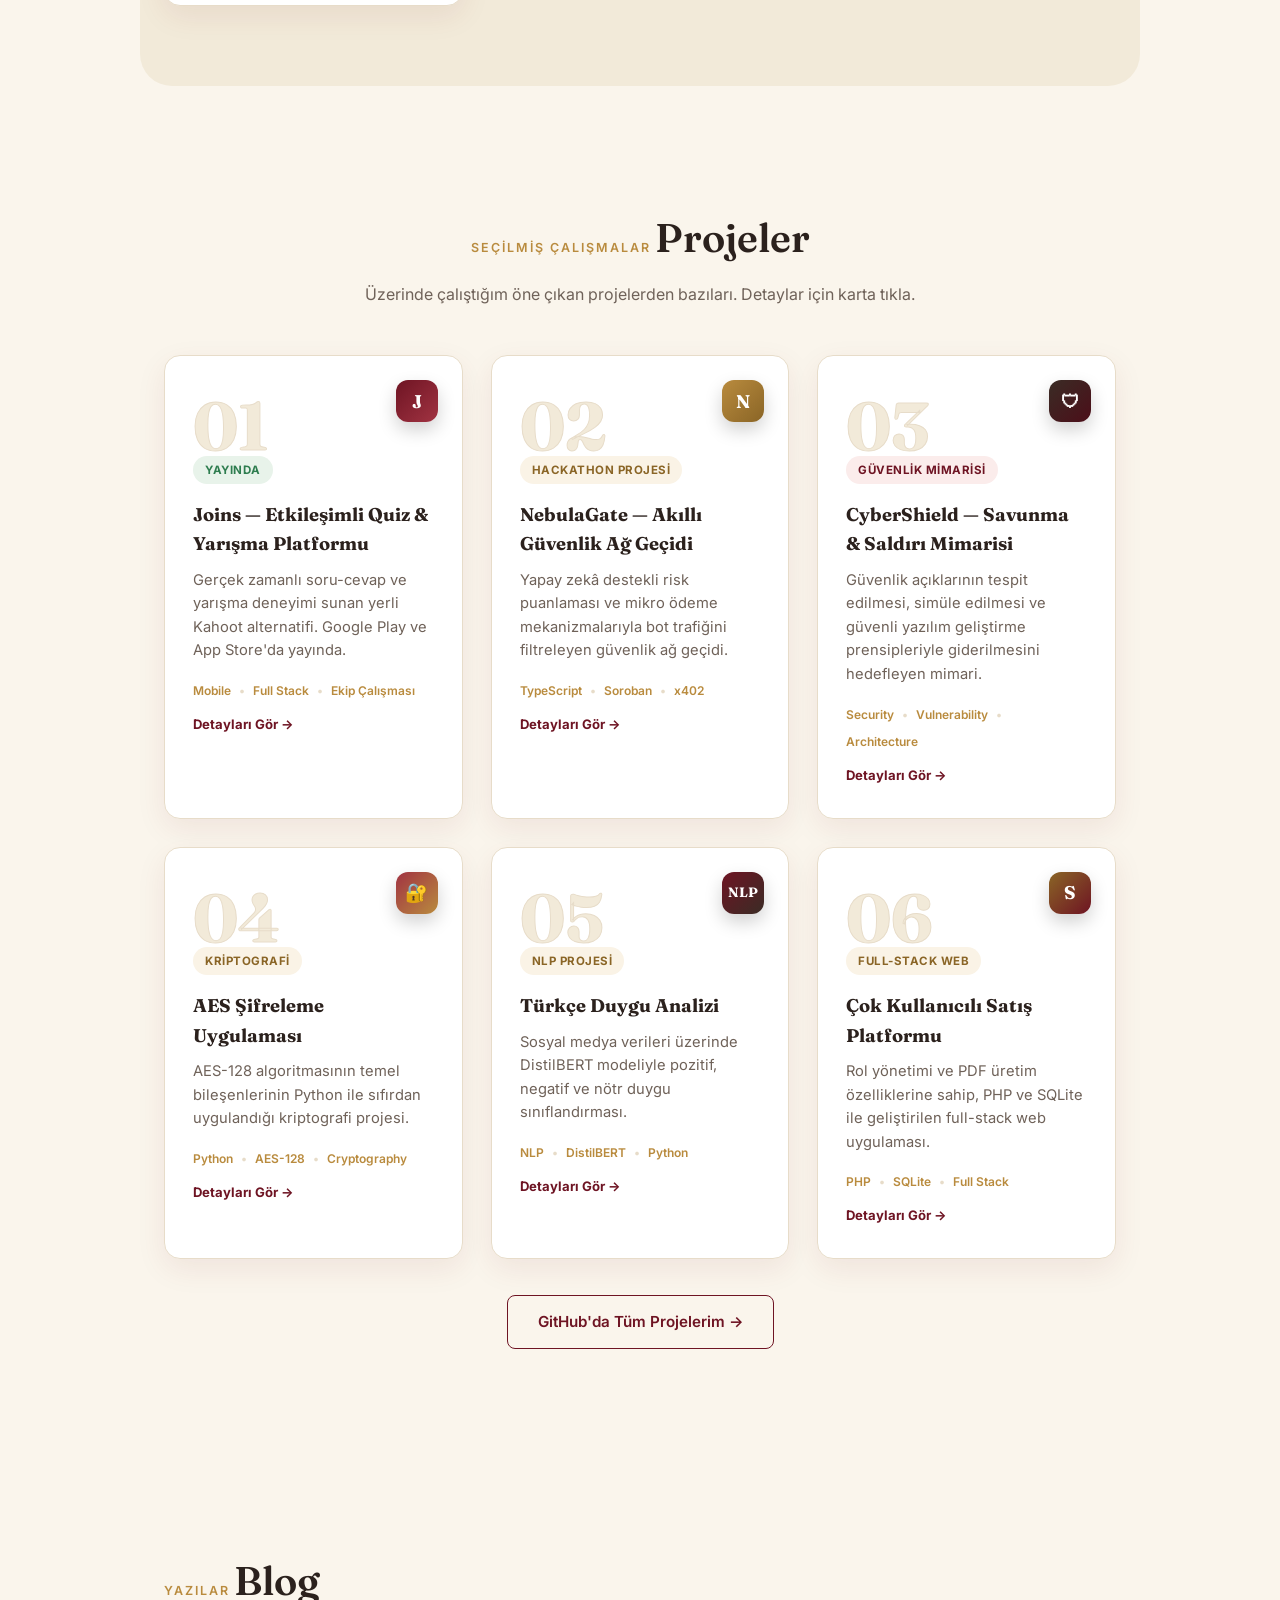
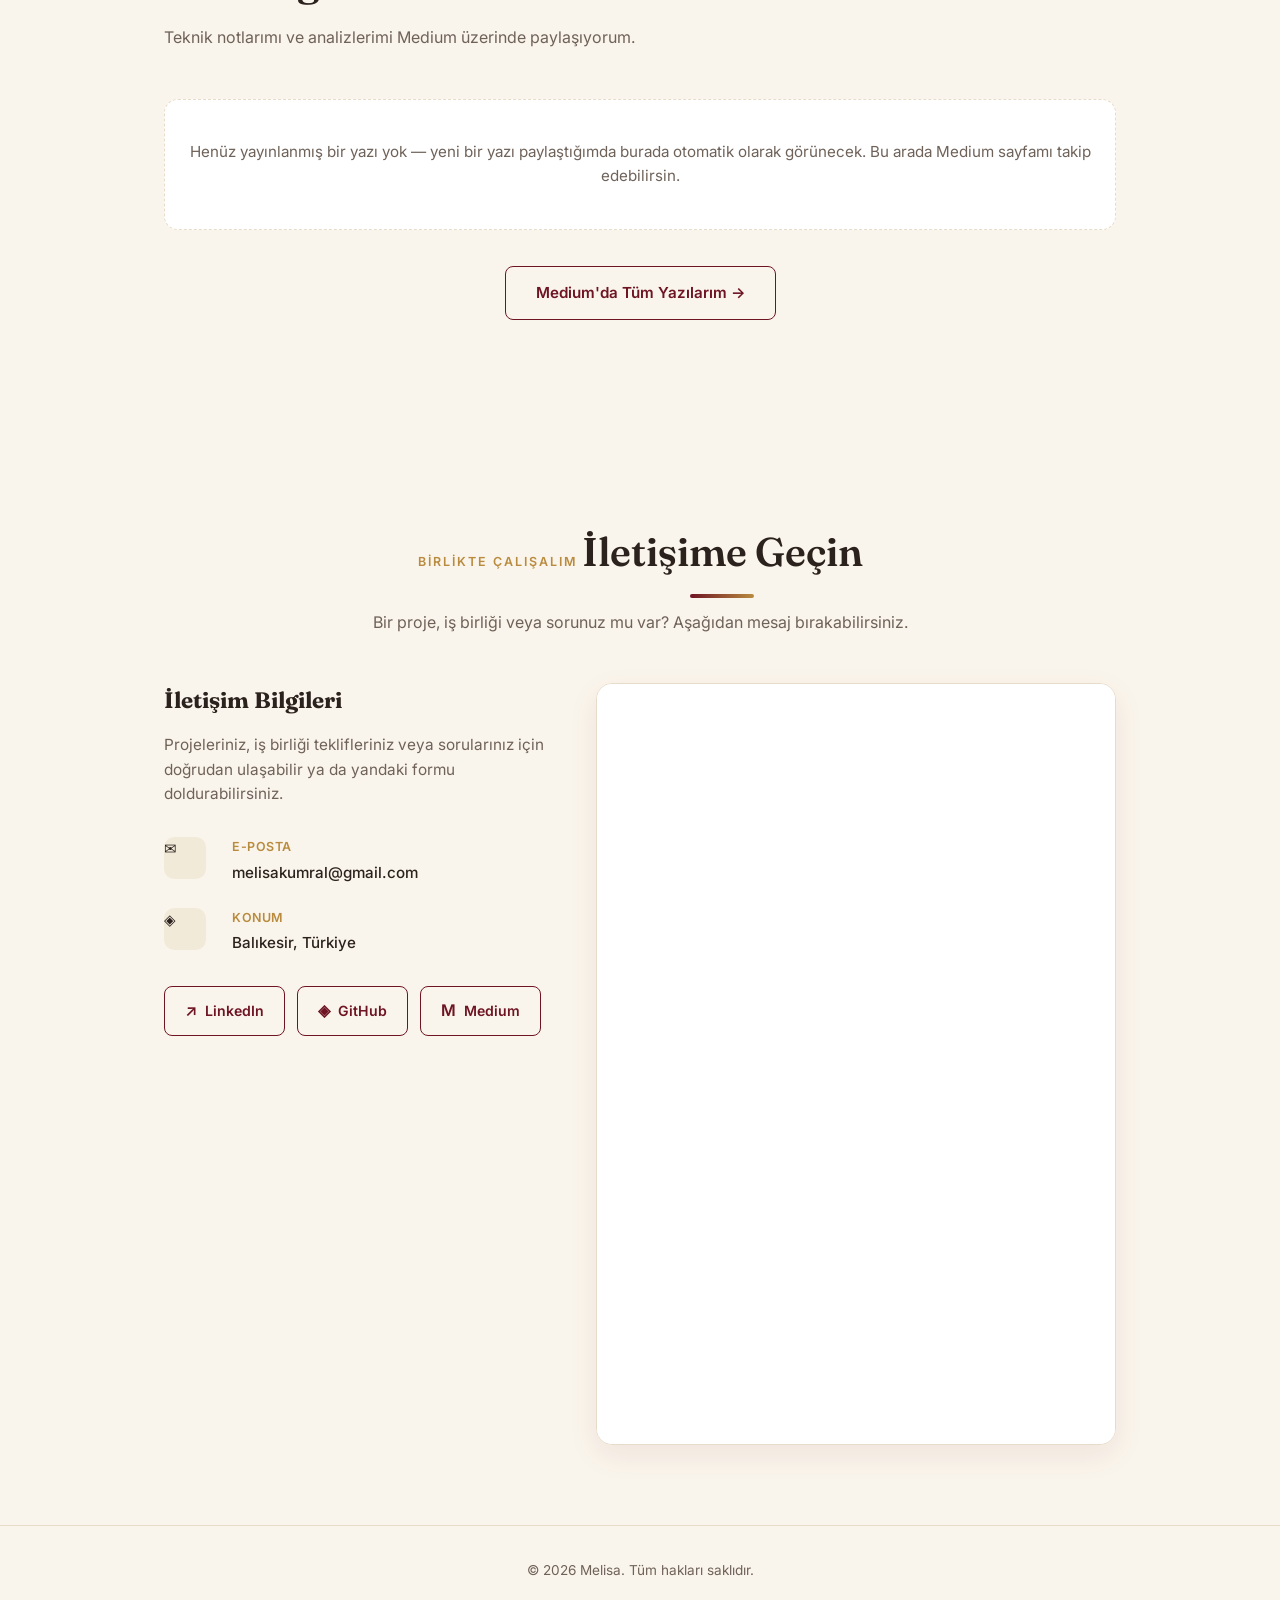
==== commit 20e7eccd: "Add files via upload" ====
--- a/index.html
+++ b/index.html
@@ -569,25 +569,13 @@
         </div>
       </div>
 
-      <form id="contactForm" class="contact-card contact-form" action="https://formspree.io/f/YOUR_ID" method="POST">
-        <div class="form-row">
-          <label for="name" data-i18n="contact.form.name">Adınız</label>
-          <input type="text" id="name" name="name" required autocomplete="off" placeholder="Adınız Soyadınız" data-i18n-placeholder="contact.form.namePh" />
-        </div>
-
-        <div class="form-row">
-          <label for="email" data-i18n="contact.form.email">E-posta</label>
-          <input type="email" id="email" name="email" required autocomplete="off" placeholder="ornek@eposta.com" />
-        </div>
-
-        <div class="form-row">
-          <label for="message" data-i18n="contact.form.message">Mesajınız</label>
-          <textarea id="message" name="message" rows="6" required placeholder="Mesajınızı buraya yazın..." data-i18n-placeholder="contact.form.messagePh"></textarea>
-        </div>
-
-        <button type="submit" class="btn btn-primary btn-submit" data-i18n="contact.form.submit">Mesajı Gönder</button>
-        <p id="formStatus" class="form-status"></p>
-      </form>
+      <div class="contact-card contact-form-embed">
+        <iframe
+          src="https://docs.google.com/forms/d/e/1FAIpQLSeC3n2zRf4wCIoxRSTFJKTiwFekSqnGrw4npjy73TFsfJt4oA/viewform?embedded=true"
+          title="İletişim Formu" loading="lazy">
+          Yükleniyor…
+        </iframe>
+      </div>
     </div>
   </section>
 
--- a/style.css
+++ b/style.css
@@ -1565,6 +1565,15 @@
 }
 
 .contact-form { display: flex; flex-direction: column; gap: 20px; }
+
+.contact-form-embed { padding: 0; overflow: hidden; }
+.contact-form-embed iframe {
+  display: block;
+  width: 100%;
+  height: 760px;
+  border: none;
+  background: #fff;
+}
 
 .form-row { display: flex; flex-direction: column; gap: 8px; }
 
@@ -1681,6 +1690,8 @@
   .services { border-radius: 20px; }
 
   .contact-card { padding: 28px 22px; }
+  .contact-form-embed { padding: 0; }
+  .contact-form-embed iframe { height: 920px; }
 
   .nav-social { display: none; }
 
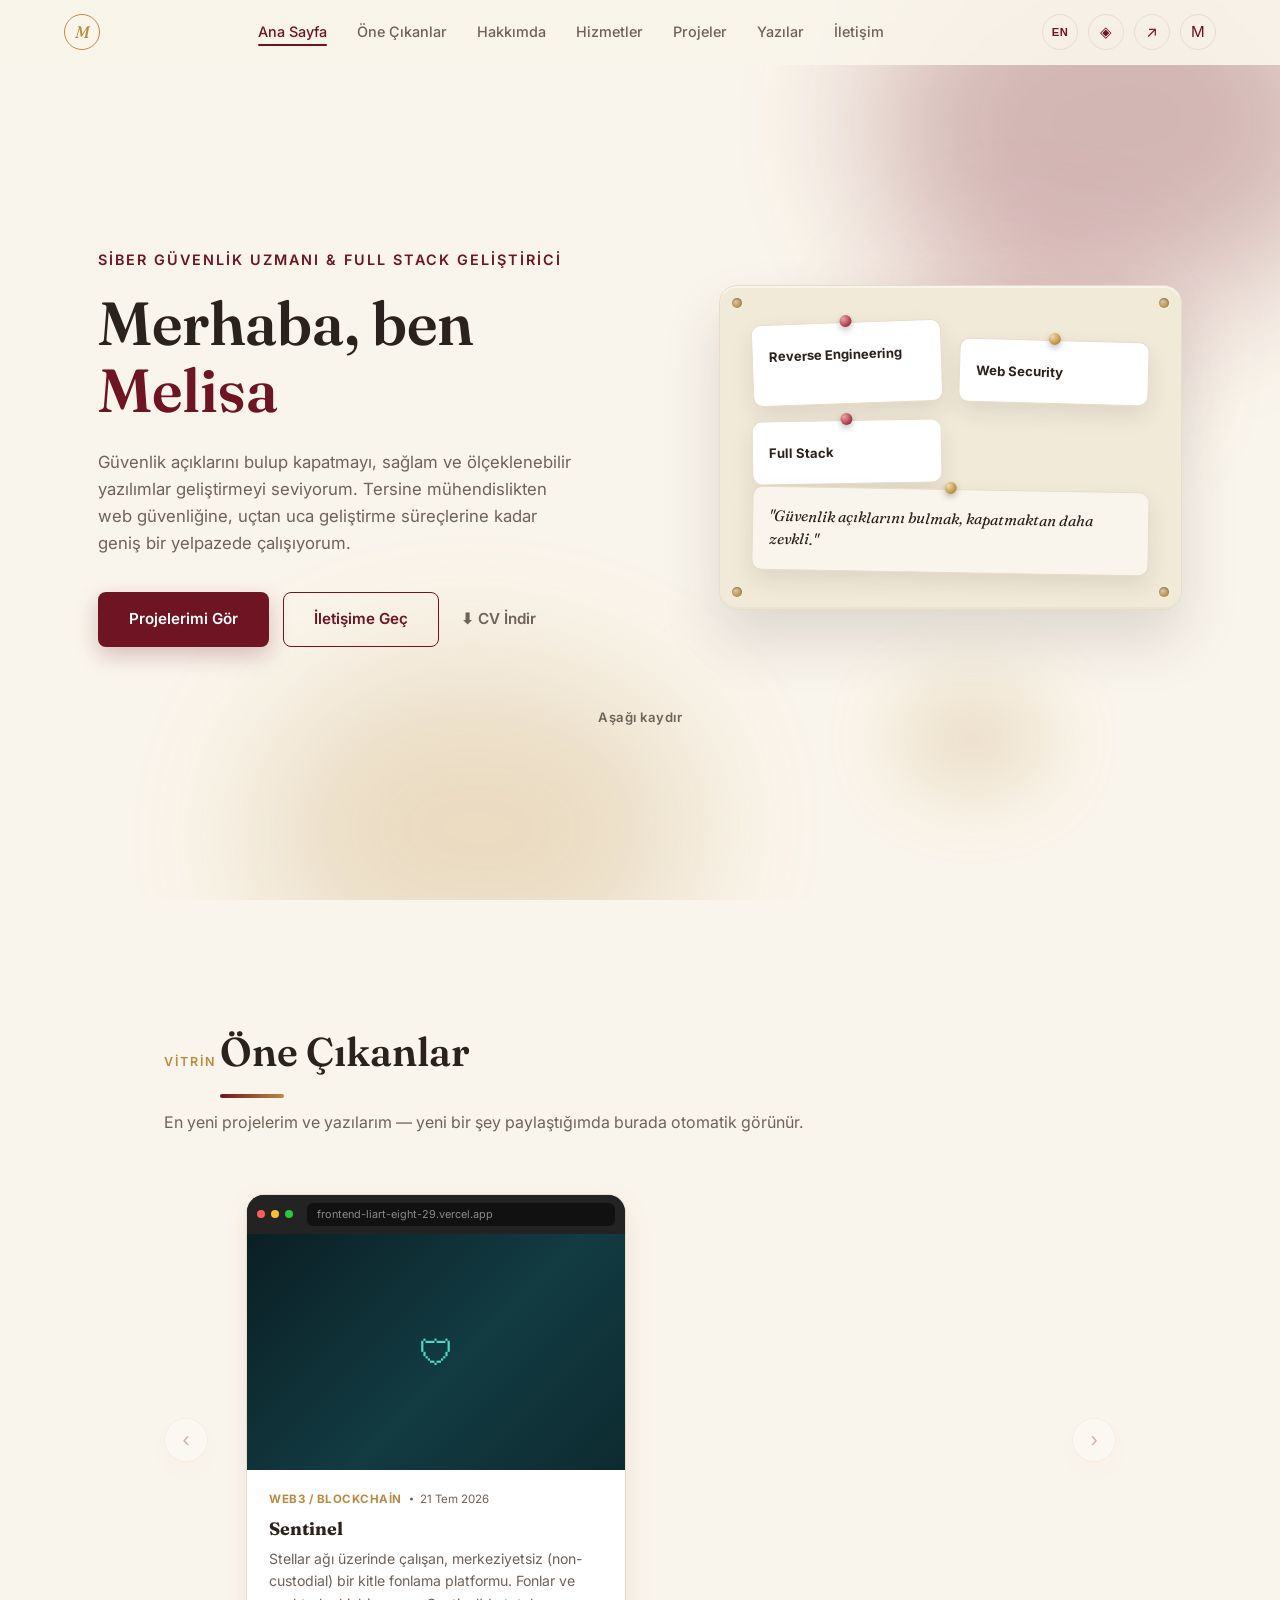
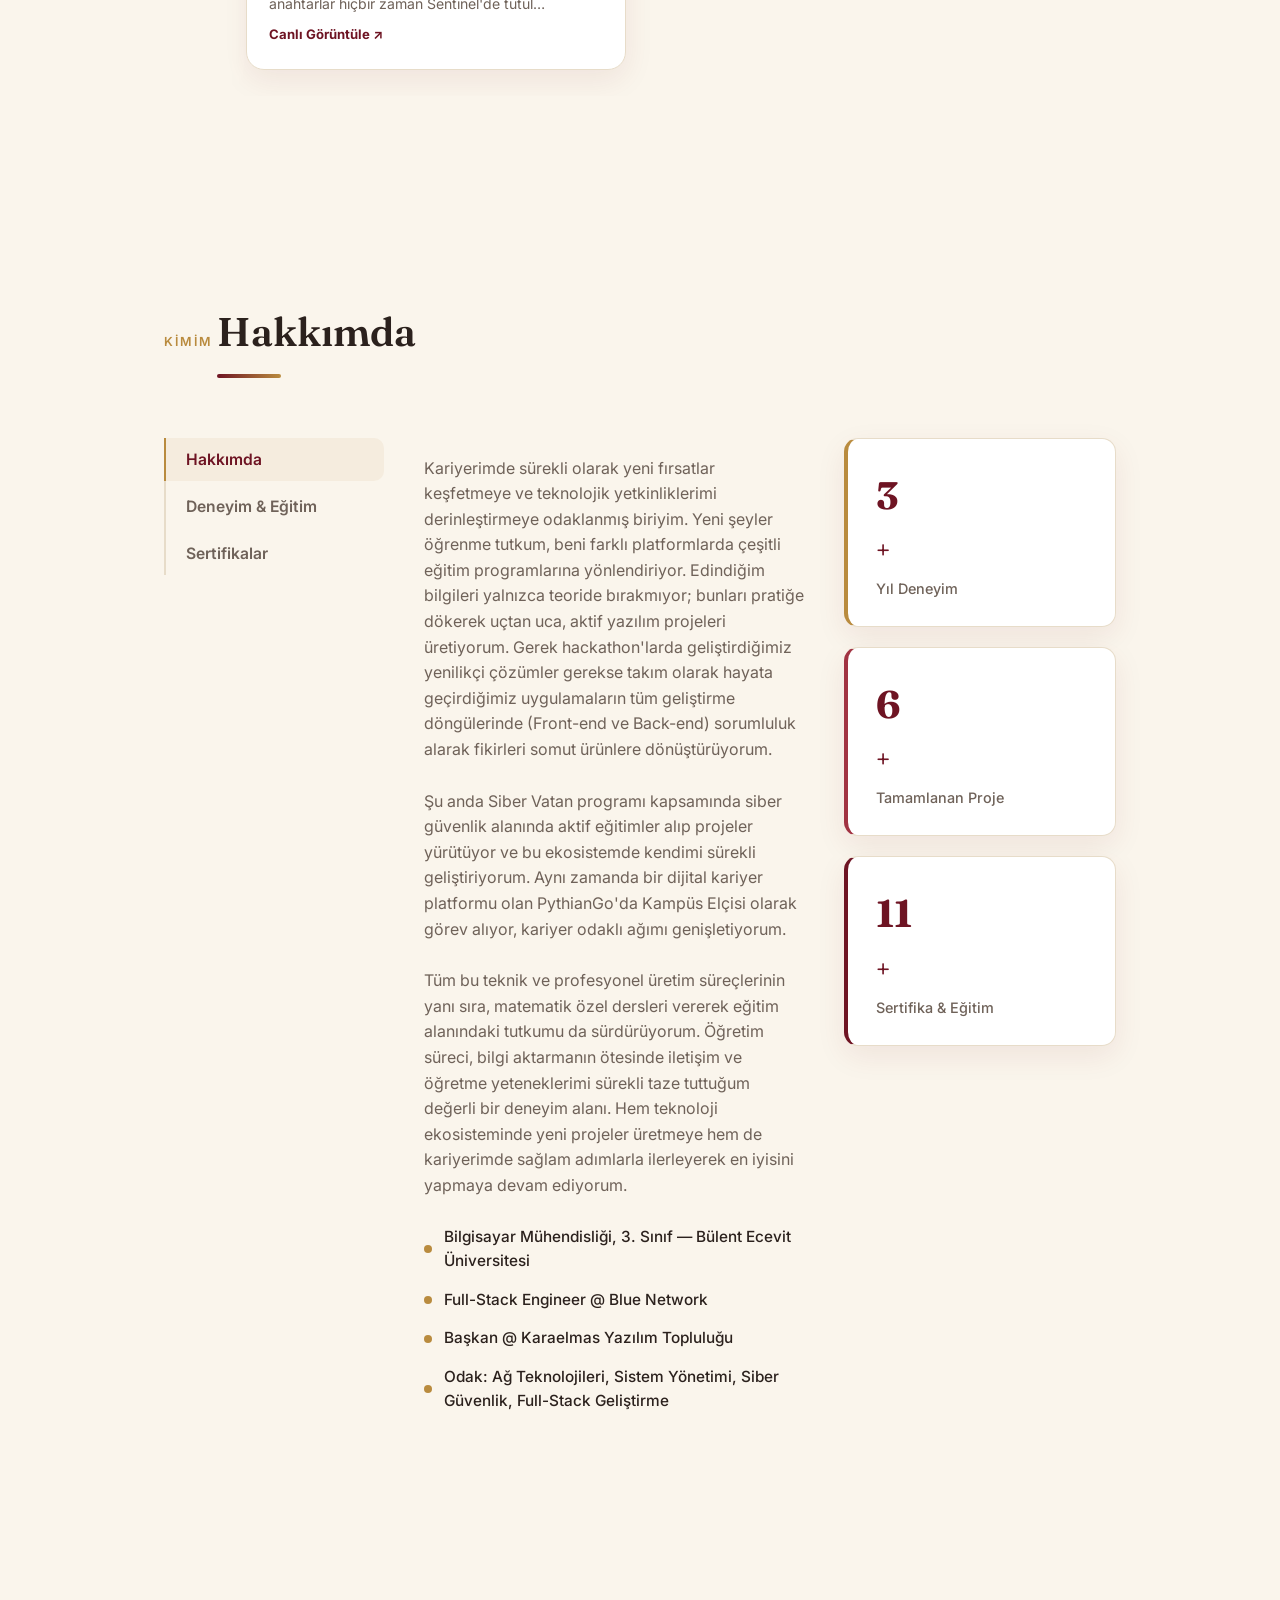
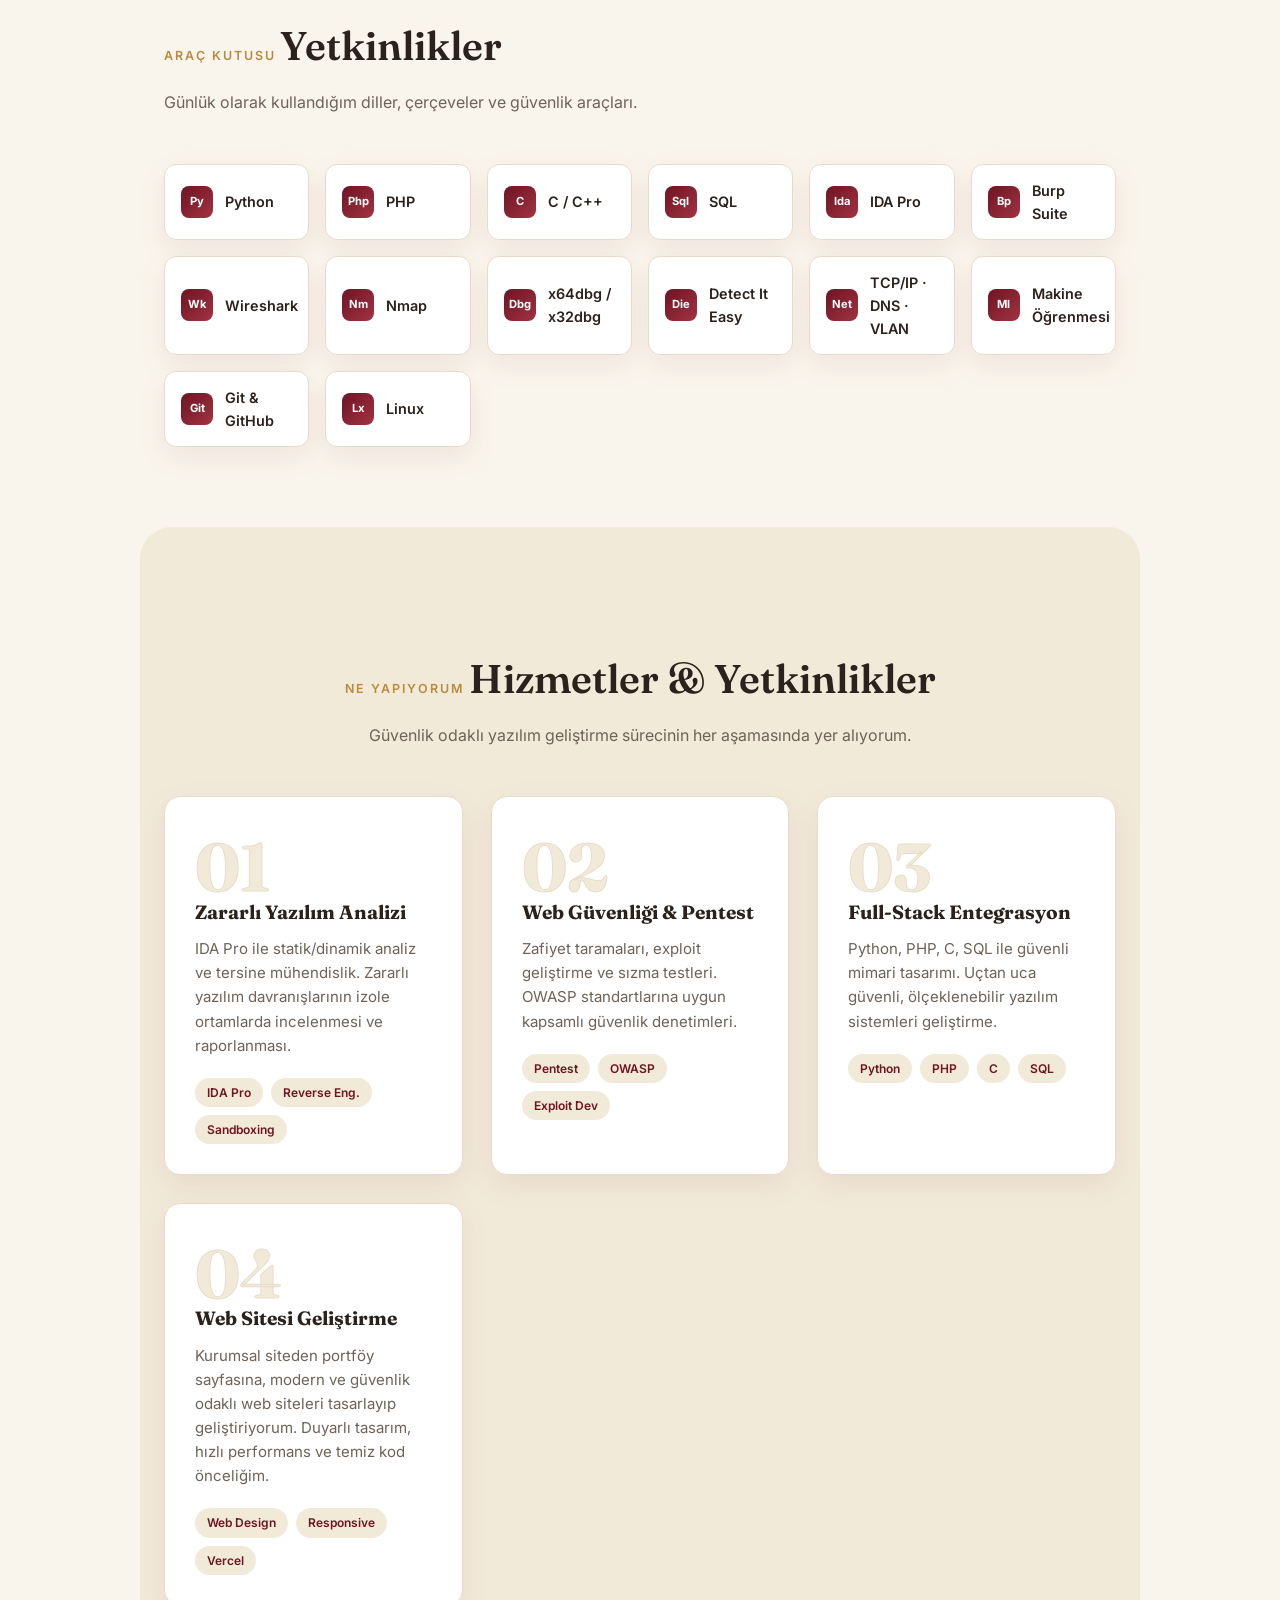
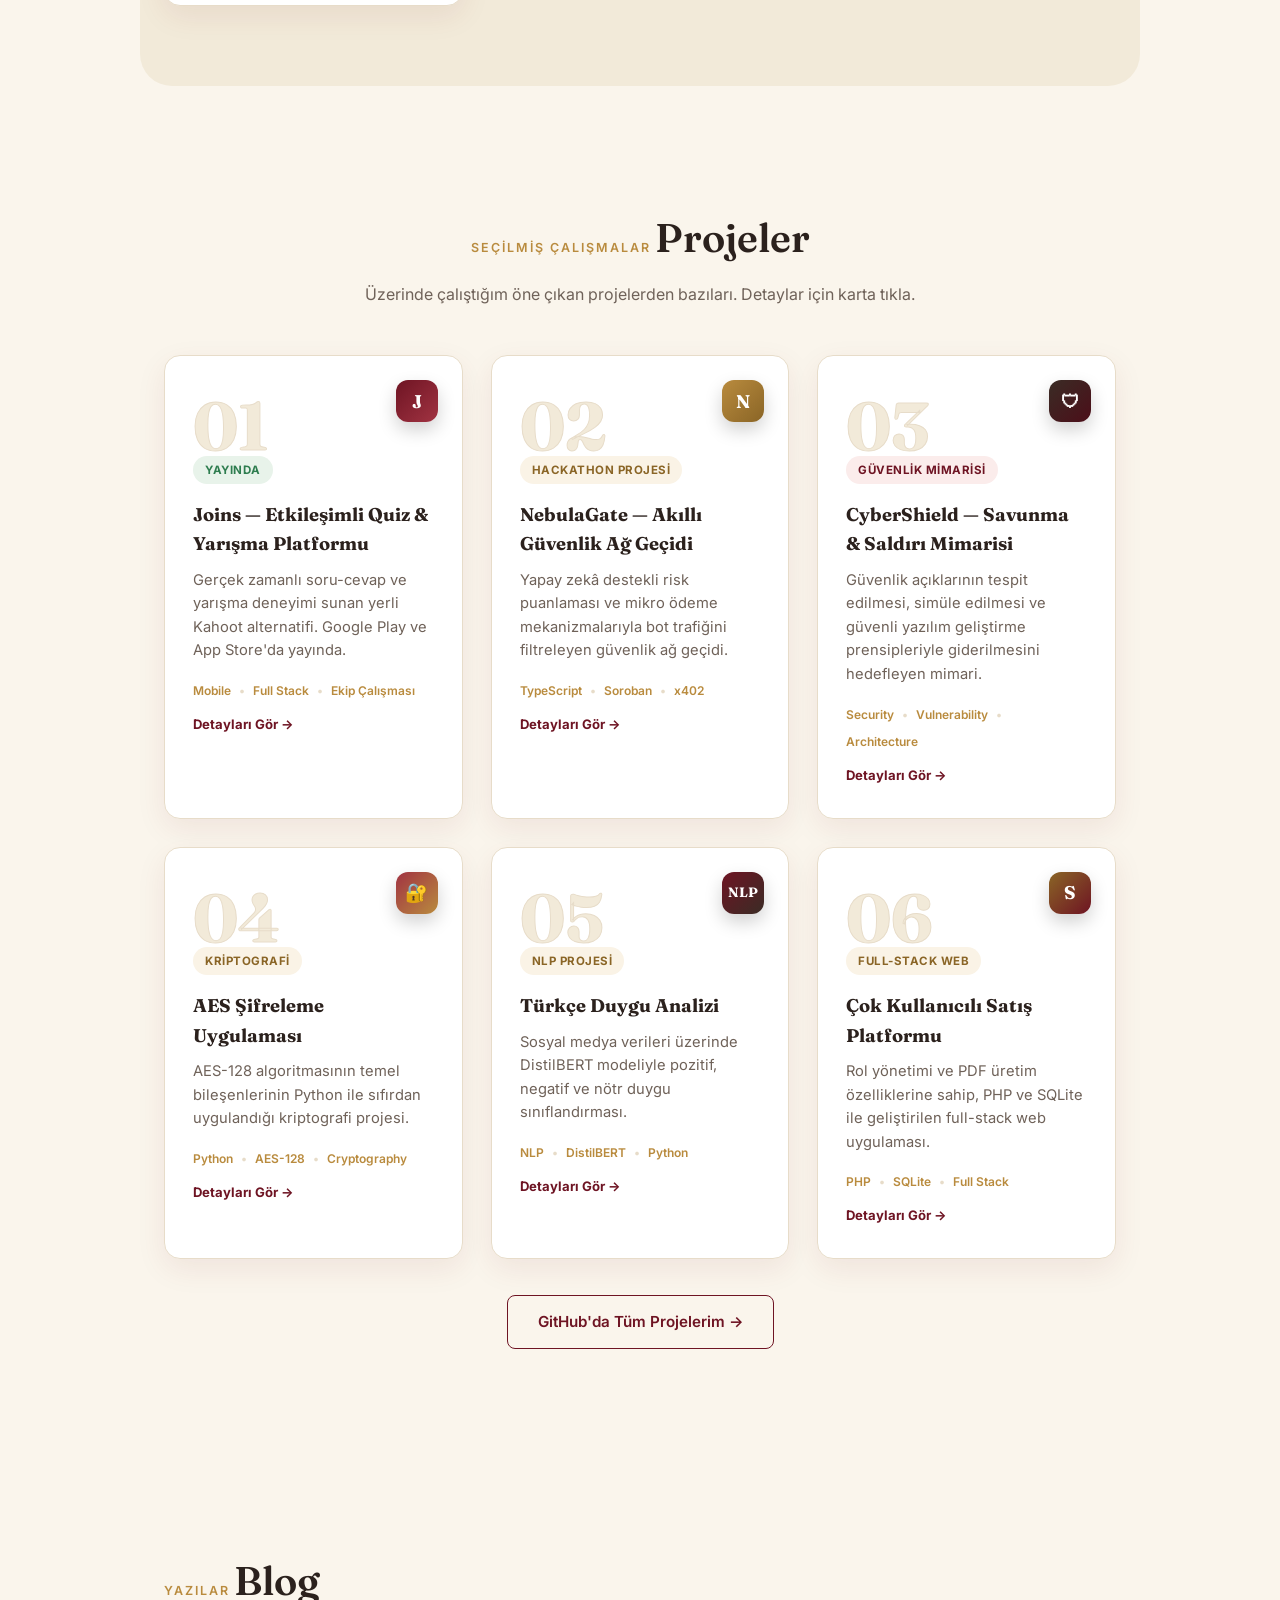
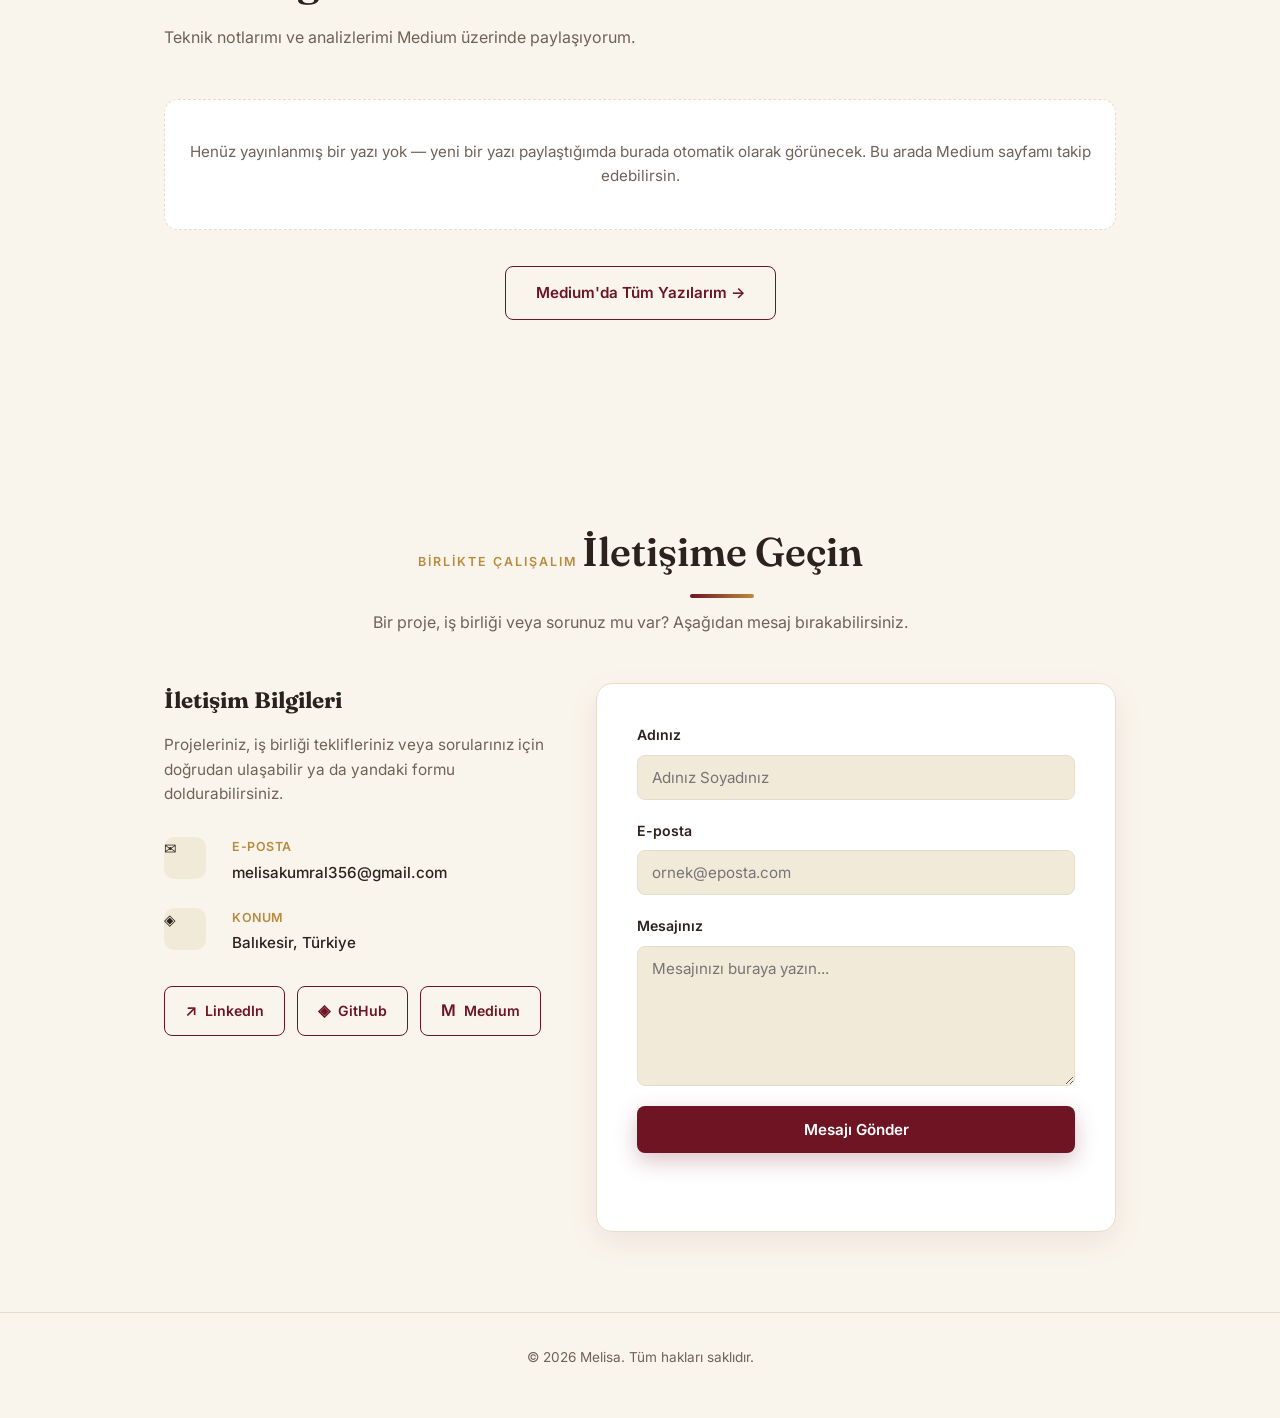
==== commit ccce43a1: "Add files via upload" ====
--- a/index.html
+++ b/index.html
@@ -544,7 +544,7 @@
             <span class="info-icon">✉</span>
             <div>
               <span class="info-label" data-i18n="contact.info.email">E-posta</span>
-              <a href="mailto:melisakumral@gmail.com">melisakumral@gmail.com</a>
+              <a href="mailto:melisakumral356@gmail.com">melisakumral356@gmail.com</a>
             </div>
           </li>
           <li>
@@ -569,13 +569,25 @@
         </div>
       </div>
 
-      <div class="contact-card contact-form-embed">
-        <iframe
-          src="https://docs.google.com/forms/d/e/1FAIpQLSeC3n2zRf4wCIoxRSTFJKTiwFekSqnGrw4npjy73TFsfJt4oA/viewform?embedded=true"
-          title="İletişim Formu" loading="lazy">
-          Yükleniyor…
-        </iframe>
-      </div>
+      <form id="contactForm" class="contact-card contact-form">
+        <div class="form-row">
+          <label for="name" data-i18n="contact.form.name">Adınız</label>
+          <input type="text" id="name" name="name" required autocomplete="off" placeholder="Adınız Soyadınız" data-i18n-placeholder="contact.form.namePh" />
+        </div>
+
+        <div class="form-row">
+          <label for="email" data-i18n="contact.form.email">E-posta</label>
+          <input type="email" id="email" name="email" required autocomplete="off" placeholder="ornek@eposta.com" />
+        </div>
+
+        <div class="form-row">
+          <label for="message" data-i18n="contact.form.message">Mesajınız</label>
+          <textarea id="message" name="message" rows="6" required placeholder="Mesajınızı buraya yazın..." data-i18n-placeholder="contact.form.messagePh"></textarea>
+        </div>
+
+        <button type="submit" class="btn btn-primary btn-submit" data-i18n="contact.form.submit">Mesajı Gönder</button>
+        <p id="formStatus" class="form-status"></p>
+      </form>
     </div>
   </section>
 
--- a/style.css
+++ b/style.css
@@ -1565,15 +1565,6 @@
 }
 
 .contact-form { display: flex; flex-direction: column; gap: 20px; }
-
-.contact-form-embed { padding: 0; overflow: hidden; }
-.contact-form-embed iframe {
-  display: block;
-  width: 100%;
-  height: 760px;
-  border: none;
-  background: #fff;
-}
 
 .form-row { display: flex; flex-direction: column; gap: 8px; }
 
